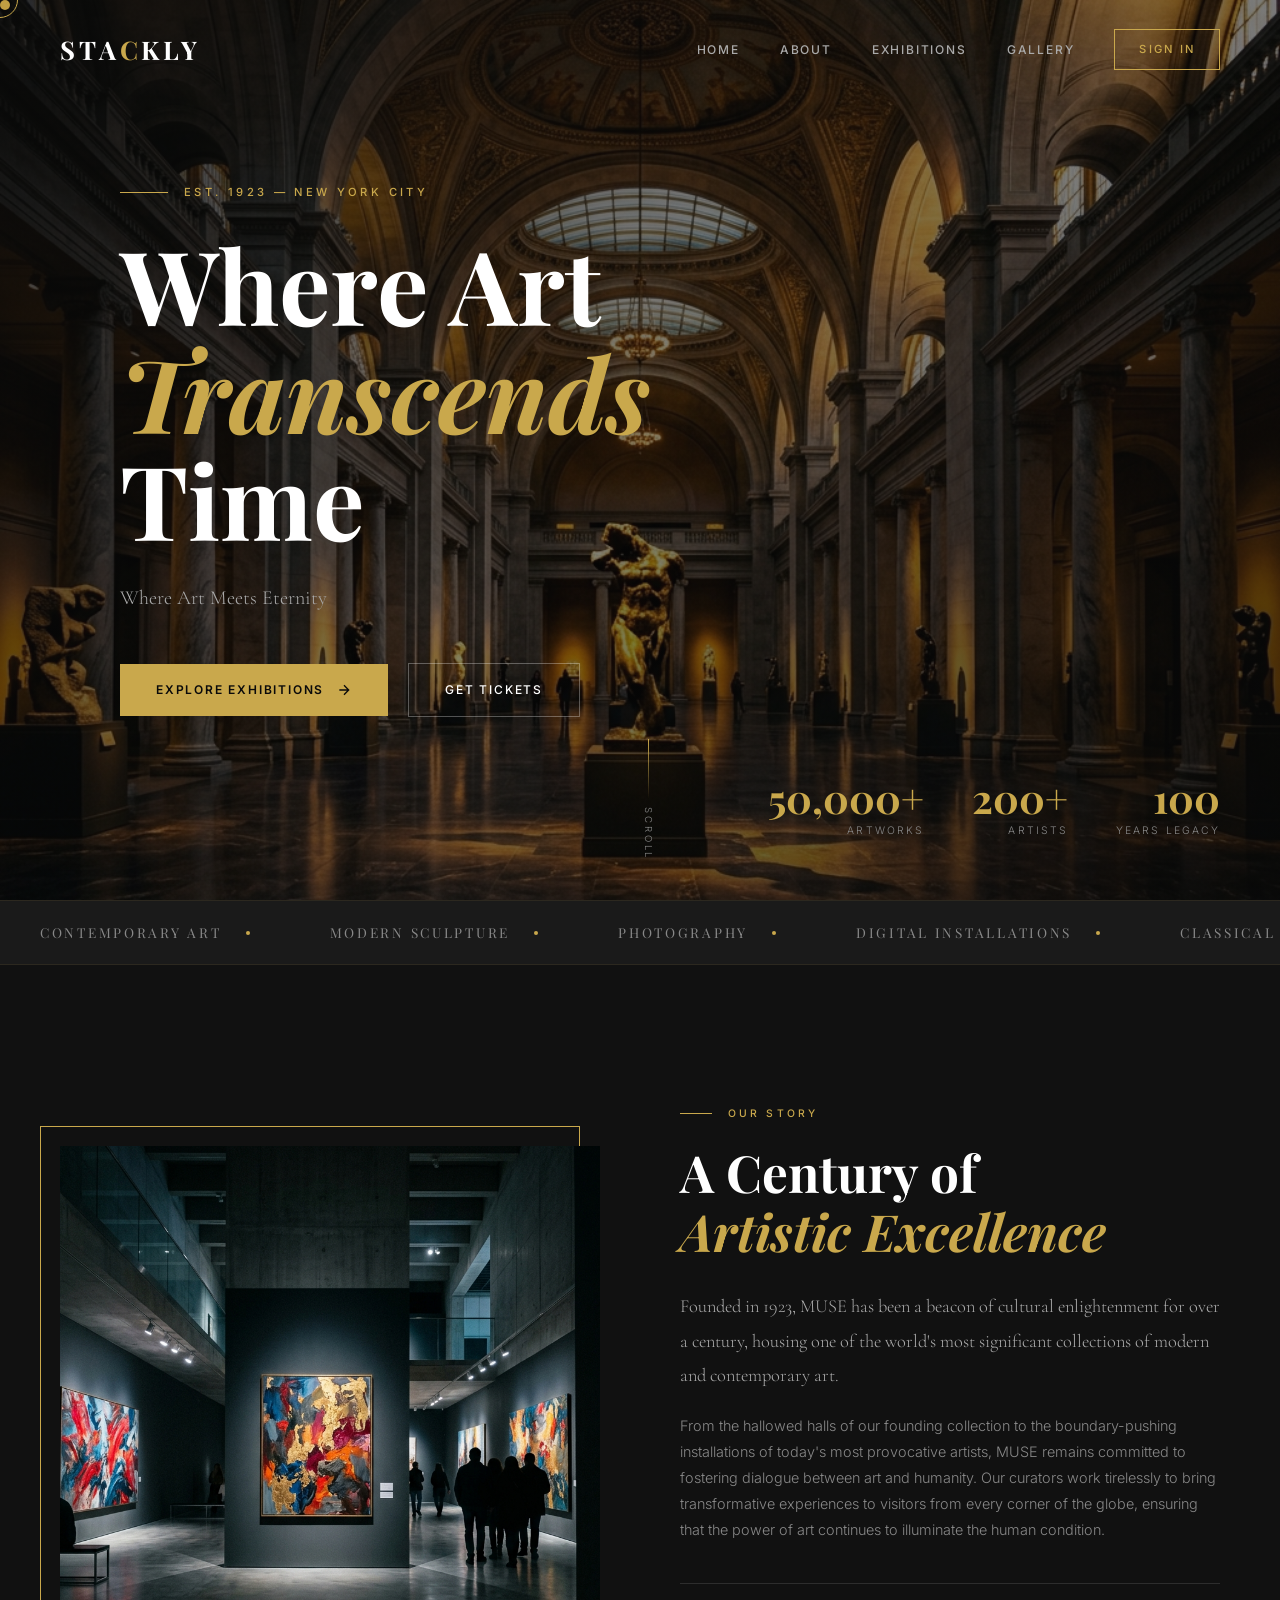
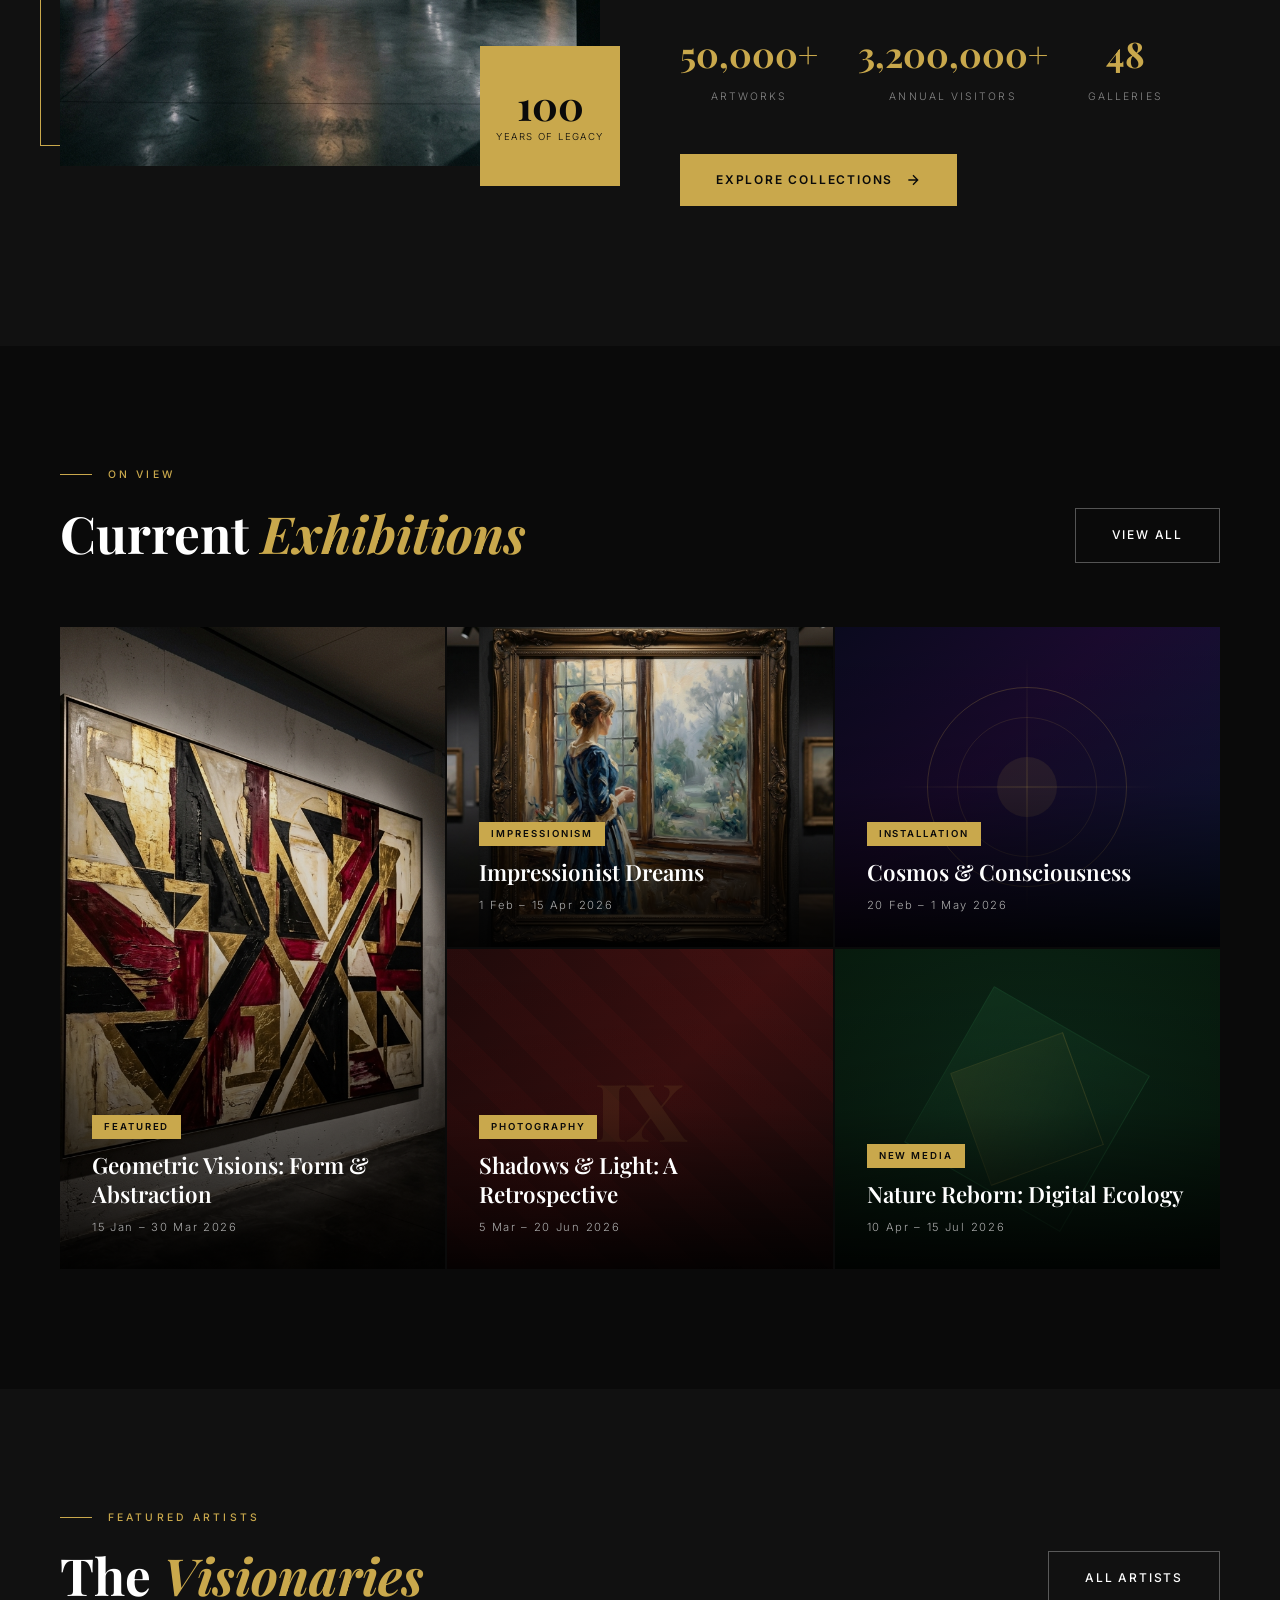
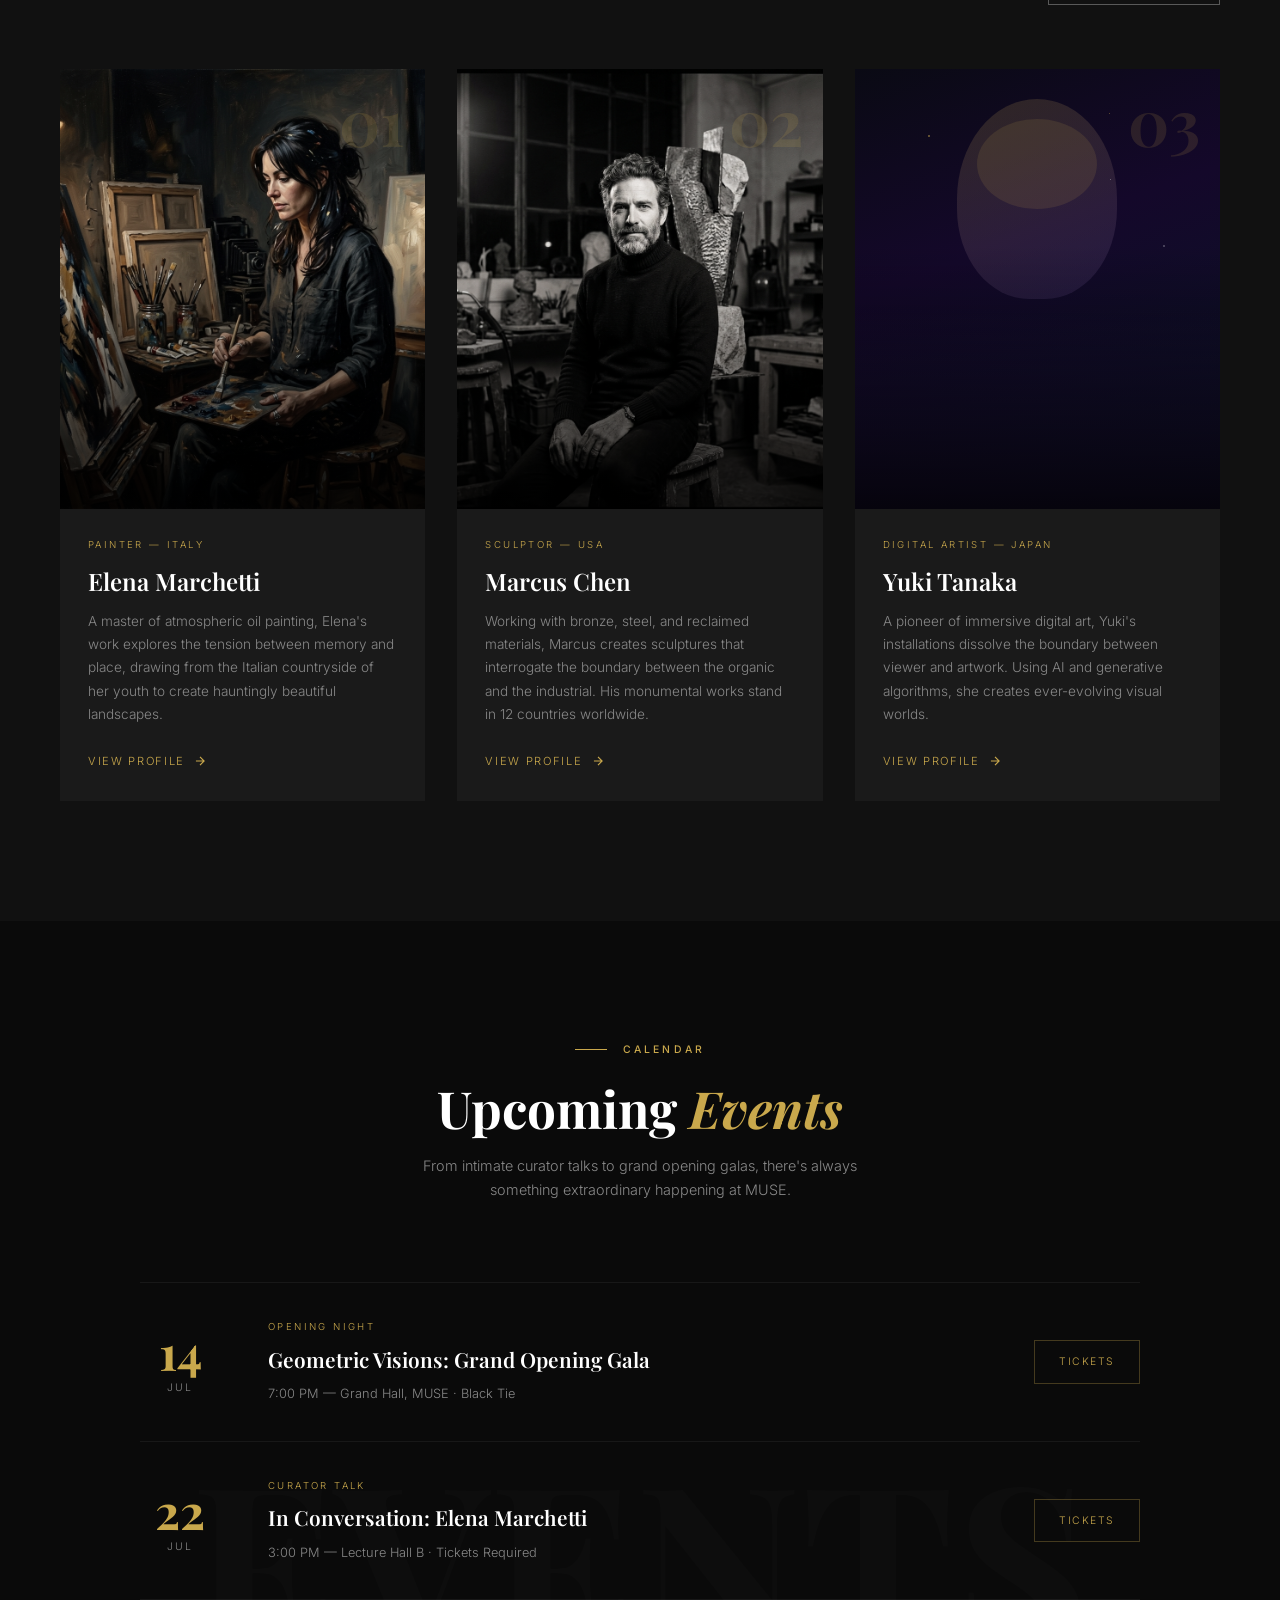
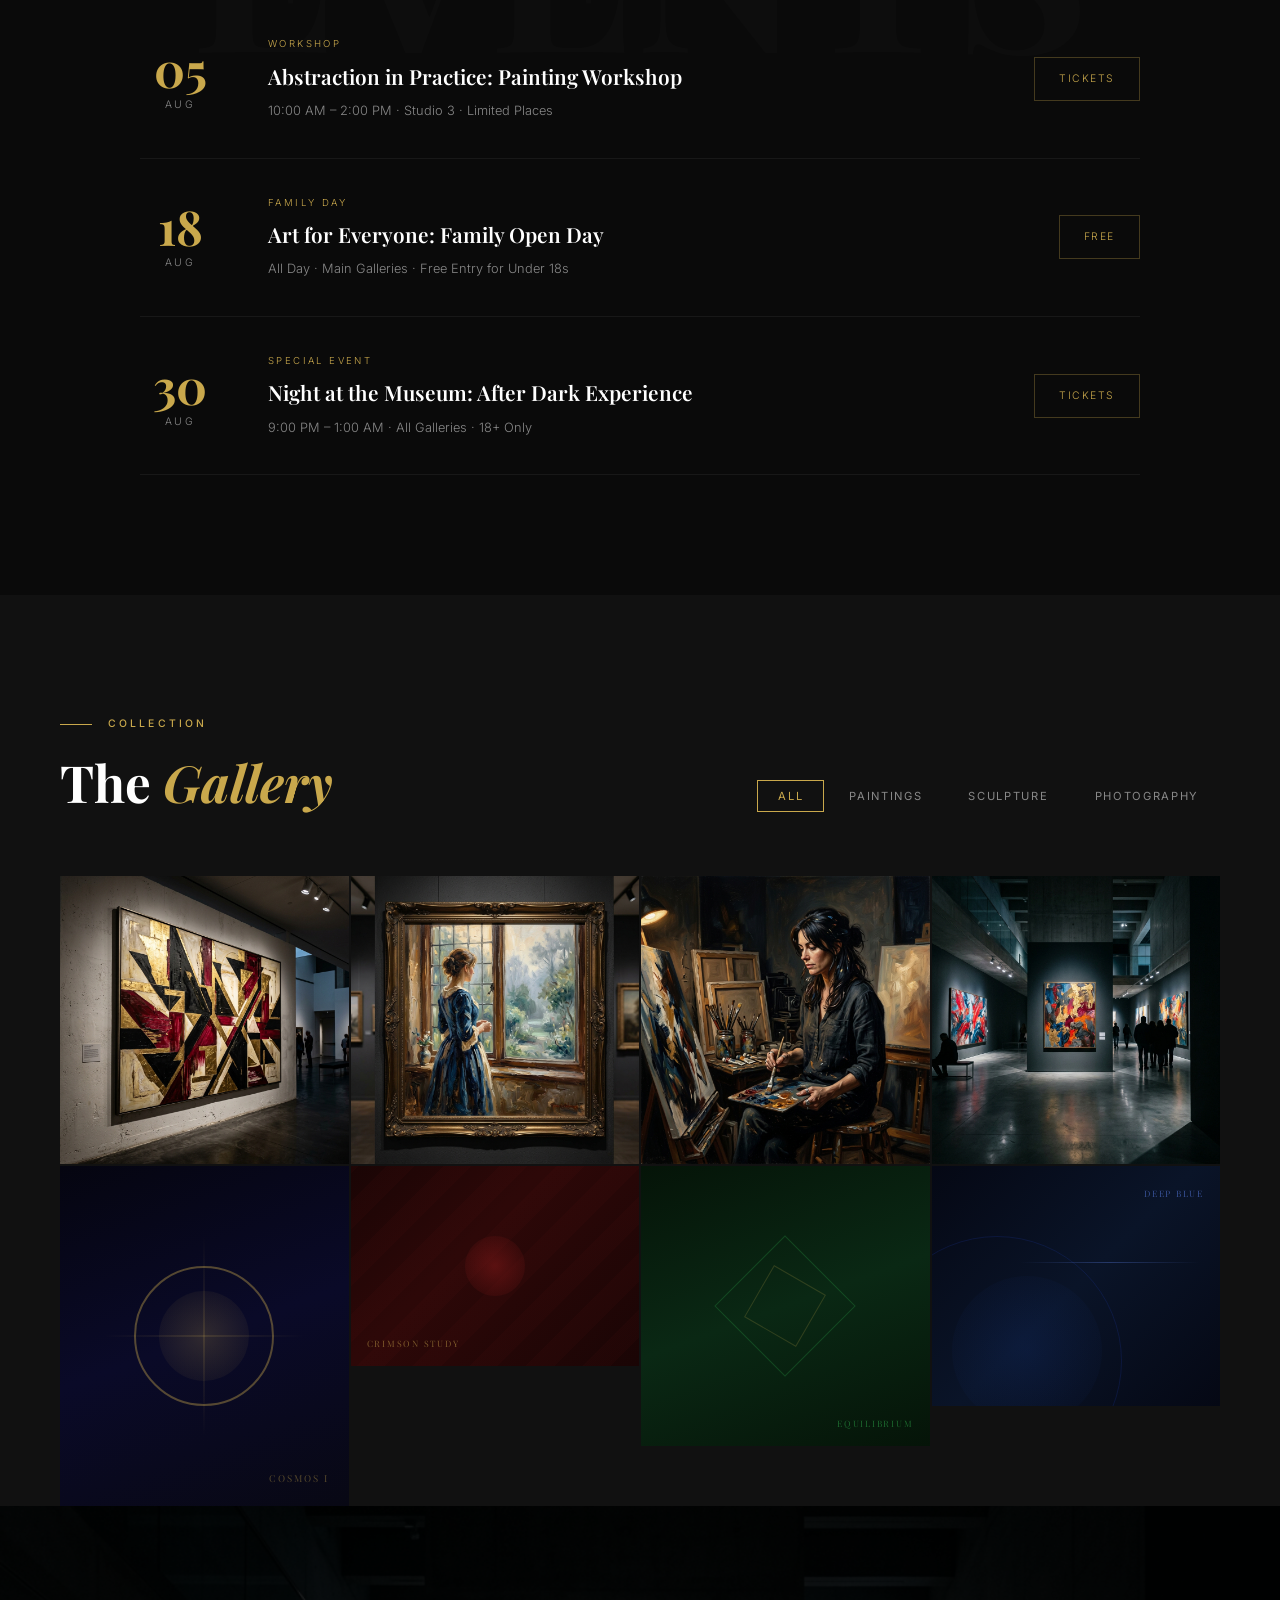
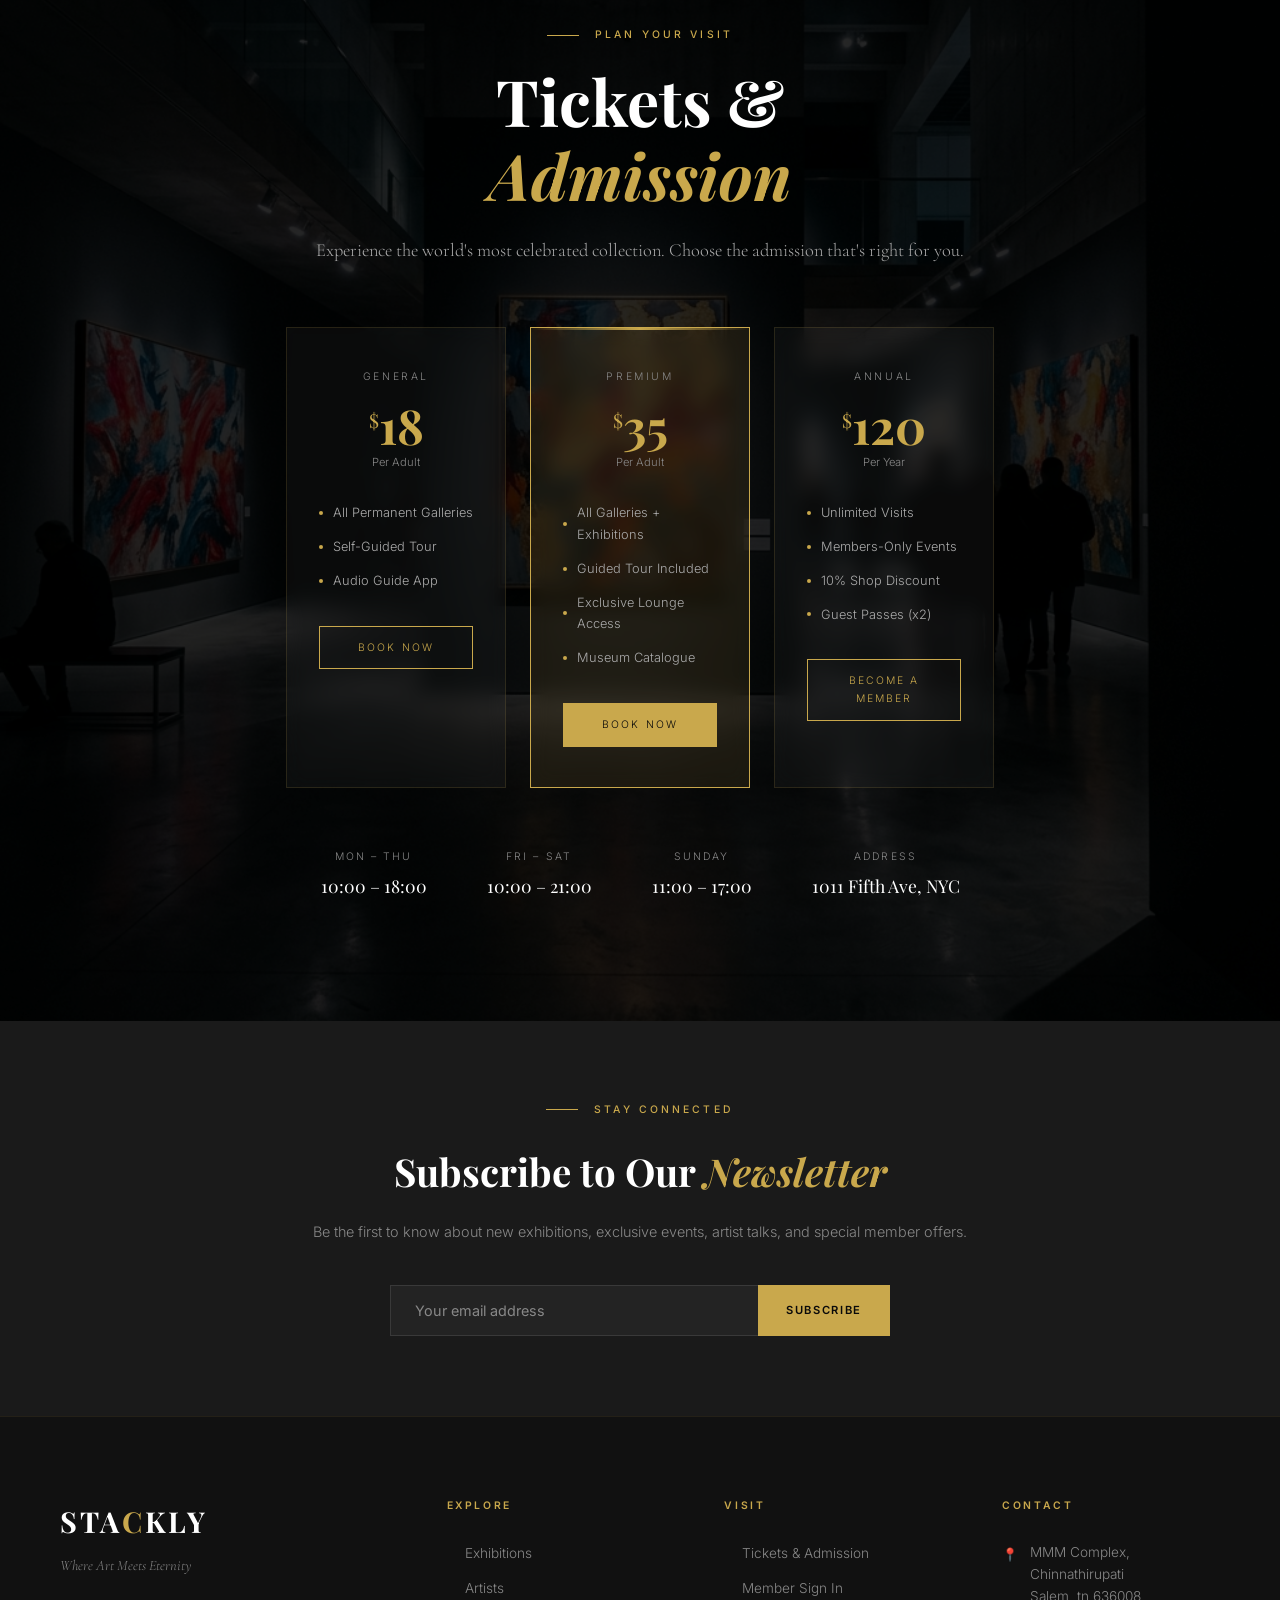
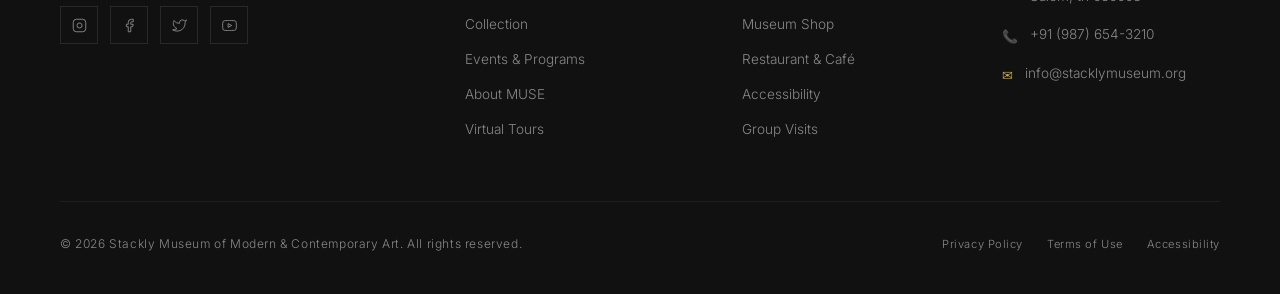
==== index.html @ a07436d6 "Add files via upload" ====
<!DOCTYPE html>
<html lang="en">

<head>
  <meta charset="UTF-8">
  <meta name="viewport" content="width=device-width, initial-scale=1.0">
  <title>MUSE — Museum of Modern & Contemporary Art</title>
  <meta name="description"
    content="MUSE is a premier museum of modern and contemporary art, showcasing extraordinary exhibitions, world-renowned artists, and immersive cultural experiences.">
  <meta name="keywords" content="museum, art, exhibition, contemporary art, modern art, artists, gallery, culture">
  <meta property="og:title" content="MUSE — Museum of Modern & Contemporary Art">
  <meta property="og:description"
    content="Discover extraordinary exhibitions, world-renowned artists, and immersive cultural experiences at MUSE.">
  <meta property="og:type" content="website">

  <!-- Preload Key Resources -->
  <link rel="preload" href="images/hero.png" as="image">

  <!-- Stylesheets -->
  <link rel="stylesheet" href="css/style.css">
  <link rel="stylesheet" href="css/gallery.css">
  <link rel="stylesheet" href="css/auth.css">

  <!-- Favicon -->
  <link rel="icon" type="image/svg+xml"
    href="data:image/svg+xml,<svg xmlns='http://www.w3.org/2000/svg' viewBox='0 0 100 100'><text y='.9em' font-size='90'>🏛</text></svg>">
</head>

<body>

  <!-- ==========================================
       LOADER
       ========================================== -->
  <div id="loader">
    <div class="loader-logo">Stackly</div>
    <div class="loader-line"></div>
  </div>

  <!-- ==========================================
       CUSTOM CURSOR
       ========================================== -->
  <div class="cursor"></div>
  <div class="cursor-follower"></div>

  <!-- ==========================================
       LIGHTBOX
       ========================================== -->
  <div id="lightbox">
    <div class="lightbox-inner">
      <button class="lightbox-close" id="lightbox-close" aria-label="Close lightbox">✕</button>
      <img id="lightbox-img" src="" alt="Gallery artwork">
    </div>
  </div>

  <!-- ==========================================
       MOBILE MENU
       ========================================== -->
  <div class="mobile-menu" id="mobile-menu" role="dialog" aria-label="Mobile navigation">
    <button id="mobile-menu-close" aria-label="Close menu"
      style="position:absolute;top:32px;right:32px;background:none;border:none;color:var(--white);font-size:1.5rem;cursor:pointer;">✕</button>
    <nav class="mobile-menu-links">
      <a href="index.html" class="mobile-menu-link">Home</a>
      <a href="about.html" class="mobile-menu-link">About</a>
      <a href="exhibitions.html" class="mobile-menu-link">Exhibitions</a>
      <a href="gallery.html" class="mobile-menu-link">Gallery</a>
      <a href="#" class="mobile-menu-link" id="mobile-signin-trigger">Sign In</a>
    </nav>
  </div>

  <!-- ==========================================
       NAVIGATION
       ========================================== -->
  <header id="navbar" role="banner">
    <a href="#" class="nav-logo" aria-label="MUSE Museum Home">STA<span>C</span>KLY</a>

    <nav class="nav-links" role="navigation" aria-label="Main navigation">
      <a href="index.html">Home</a>
      <a href="about.html">About</a>
      <a href="exhibitions.html">Exhibitions</a>
      <a href="gallery.html">Gallery</a>
      <a href="#" class="nav-cta" id="signin-trigger">Sign In</a>
    </nav>

    <button class="nav-toggle" id="nav-toggle" aria-label="Open menu" aria-expanded="false">
      <span></span>
      <span></span>
      <span></span>
    </button>
  </header>

  <!-- ==========================================
       HERO SECTION
       ========================================== -->
  <section id="hero" aria-label="Hero - Museum Welcome">
    <div class="hero-bg" role="img" aria-label="Museum interior with golden columns"></div>

    <div class="hero-content">
      <div class="hero-eyebrow">
        <div class="hero-eyebrow-line"></div>
        <span class="hero-eyebrow-text">Est. 1923 — New York City</span>
      </div>

      <h1 class="hero-title">
        Where Art<br>
        <em>Transcends</em><br>
        Time
      </h1>

      <p class="hero-subtitle hero-scramble">Where Art Meets Eternity</p>

      <div class="hero-actions">
        <a href="exhibitions.html" class="btn-primary" id="hero-explore-btn">
          <span>Explore Exhibitions</span>
          <svg width="16" height="16" fill="none" stroke="currentColor" stroke-width="2" viewBox="0 0 24 24"
            aria-hidden="true">
            <path d="M5 12h14M12 5l7 7-7 7" />
          </svg>
        </a>
        <a href="#visit" class="btn-outline" id="hero-tickets-btn">
          <span>Get Tickets</span>
        </a>
      </div>
    </div>

    <div class="hero-stats" aria-label="Museum statistics">
      <div class="hero-stat">
        <div class="hero-stat-number" data-count="50000" data-suffix="+">0</div>
        <div class="hero-stat-label">Artworks</div>
      </div>
      <div class="hero-stat">
        <div class="hero-stat-number" data-count="200" data-suffix="+">0</div>
        <div class="hero-stat-label">Artists</div>
      </div>
      <div class="hero-stat">
        <div class="hero-stat-number" data-count="100" data-suffix="">0</div>
        <div class="hero-stat-label">Years Legacy</div>
      </div>
    </div>

    <div class="hero-scroll" aria-hidden="true">
      <div class="hero-scroll-line"></div>
      <div class="hero-scroll-text">Scroll</div>
    </div>
  </section>

  <!-- ==========================================
       MARQUEE
       ========================================== -->
  <div class="marquee-section" aria-hidden="true">
    <div class="marquee-track">
      <!-- First set -->
      <div class="marquee-item"><span class="marquee-item-text">Contemporary Art</span><span
          class="marquee-item-dot"></span></div>
      <div class="marquee-item"><span class="marquee-item-text">Modern Sculpture</span><span
          class="marquee-item-dot"></span></div>
      <div class="marquee-item"><span class="marquee-item-text">Photography</span><span class="marquee-item-dot"></span>
      </div>
      <div class="marquee-item"><span class="marquee-item-text">Digital Installations</span><span
          class="marquee-item-dot"></span></div>
      <div class="marquee-item"><span class="marquee-item-text">Classical Masters</span><span
          class="marquee-item-dot"></span></div>
      <div class="marquee-item"><span class="marquee-item-text">Impressionism</span><span
          class="marquee-item-dot"></span></div>
      <div class="marquee-item"><span class="marquee-item-text">Abstract Expressionism</span><span
          class="marquee-item-dot"></span></div>
      <div class="marquee-item"><span class="marquee-item-text">Avant-garde</span><span class="marquee-item-dot"></span>
      </div>
      <!-- Duplicate for seamless loop -->
      <div class="marquee-item"><span class="marquee-item-text">Contemporary Art</span><span
          class="marquee-item-dot"></span></div>
      <div class="marquee-item"><span class="marquee-item-text">Modern Sculpture</span><span
          class="marquee-item-dot"></span></div>
      <div class="marquee-item"><span class="marquee-item-text">Photography</span><span class="marquee-item-dot"></span>
      </div>
      <div class="marquee-item"><span class="marquee-item-text">Digital Installations</span><span
          class="marquee-item-dot"></span></div>
      <div class="marquee-item"><span class="marquee-item-text">Classical Masters</span><span
          class="marquee-item-dot"></span></div>
      <div class="marquee-item"><span class="marquee-item-text">Impressionism</span><span
          class="marquee-item-dot"></span></div>
      <div class="marquee-item"><span class="marquee-item-text">Abstract Expressionism</span><span
          class="marquee-item-dot"></span></div>
      <div class="marquee-item"><span class="marquee-item-text">Avant-garde</span><span class="marquee-item-dot"></span>
      </div>
    </div>
  </div>

  <!-- ==========================================
       ABOUT SECTION
       ========================================== -->
  <section id="about">
    <div class="about-grid">
      <div class="about-image-wrapper reveal-left">
        <img src="images/exhibition.png" alt="MUSE Museum grand exhibition hall" class="about-image" loading="lazy">
        <div class="about-image-frame" aria-hidden="true"></div>
        <div class="about-badge" aria-label="100 years of legacy">
          <div class="about-badge-number">100</div>
          <div class="about-badge-text">Years of Legacy</div>
        </div>
      </div>

      <div class="about-content">
        <div class="section-eyebrow reveal">
          <div class="section-eyebrow-line"></div>
          <span class="section-eyebrow-text">Our Story</span>
        </div>

        <h2 class="section-title reveal delay-1">
          A Century of<br>
          <em>Artistic Excellence</em>
        </h2>

        <p class="about-description reveal delay-2">
          Founded in 1923, MUSE has been a beacon of cultural enlightenment for over a century,
          housing one of the world's most significant collections of modern and contemporary art.
        </p>

        <p class="about-text reveal delay-3">
          From the hallowed halls of our founding collection to the boundary-pushing installations
          of today's most provocative artists, MUSE remains committed to fostering dialogue between
          art and humanity. Our curators work tirelessly to bring transformative experiences to
          visitors from every corner of the globe, ensuring that the power of art continues to
          illuminate the human condition.
        </p>

        <div class="about-stats reveal delay-4">
          <div class="about-stat-item">
            <div class="about-stat-number" data-count="50000" data-suffix="+">0</div>
            <div class="about-stat-label">Artworks</div>
          </div>
          <div class="about-stat-item">
            <div class="about-stat-number" data-count="3200000" data-suffix="+">0</div>
            <div class="about-stat-label">Annual Visitors</div>
          </div>
          <div class="about-stat-item">
            <div class="about-stat-number" data-count="48" data-suffix="">0</div>
            <div class="about-stat-label">Galleries</div>
          </div>
        </div>

        <a href="#exhibitions" class="btn-primary reveal delay-5">
          <span>Explore Collections</span>
          <svg width="16" height="16" fill="none" stroke="currentColor" stroke-width="2" viewBox="0 0 24 24"
            aria-hidden="true">
            <path d="M5 12h14M12 5l7 7-7 7" />
          </svg>
        </a>
      </div>
    </div>
  </section>

  <!-- ==========================================
       EXHIBITIONS SECTION
       ========================================== -->
  <section id="exhibitions">
    <div class="exhibitions-header">
      <div>
        <div class="section-eyebrow reveal">
          <div class="section-eyebrow-line"></div>
          <span class="section-eyebrow-text">On View</span>
        </div>
        <h2 class="section-title reveal delay-1">Current <em>Exhibitions</em></h2>
      </div>
      <a href="#" class="btn-outline reveal delay-2" id="view-all-exhibitions-btn">View All</a>
    </div>

    <div class="exhibitions-grid">
      <!-- Featured large card -->
      <article class="exhibition-card" id="exhibition-card-1" tabindex="0" role="article">
        <img src="images/artwork1.png" alt="Geometric Visions exhibition artwork" class="exhibition-card-image"
          loading="lazy">
        <div class="exhibition-card-overlay">
          <span class="exhibition-card-tag">Featured</span>
          <h3 class="exhibition-card-title">Geometric Visions: Form & Abstraction</h3>
          <p class="exhibition-card-date">15 Jan – 30 Mar 2026</p>
        </div>
        <div class="exhibition-card-arrow" aria-hidden="true">
          <svg fill="none" stroke="currentColor" stroke-width="2" viewBox="0 0 24 24">
            <path d="M7 17L17 7M17 7H7M17 7v10" />
          </svg>
        </div>
      </article>

      <!-- Card 2 -->
      <article class="exhibition-card" id="exhibition-card-2" tabindex="0" role="article">
        <img src="images/artwork2.png" alt="Impressionist Dreams exhibition" class="exhibition-card-image"
          loading="lazy">
        <div class="exhibition-card-overlay">
          <span class="exhibition-card-tag">Impressionism</span>
          <h3 class="exhibition-card-title">Impressionist Dreams</h3>
          <p class="exhibition-card-date">1 Feb – 15 Apr 2026</p>
        </div>
        <div class="exhibition-card-arrow" aria-hidden="true">
          <svg fill="none" stroke="currentColor" stroke-width="2" viewBox="0 0 24 24">
            <path d="M7 17L17 7M17 7H7M17 7v10" />
          </svg>
        </div>
      </article>

      <!-- Card 3 - CSS art -->
      <article class="exhibition-card" id="exhibition-card-3" tabindex="0" role="article" style="overflow:hidden;">
        <div style="
          width:100%; height:320px;
          background: linear-gradient(135deg, #0a0a1e 0%, #1a0a2e 40%, #0e1a3a 100%);
          display:flex; align-items:center; justify-content:center;
          position:relative; overflow:hidden;
        ">
          <!-- Decorative circles -->
          <div
            style="position:absolute;width:200px;height:200px;border-radius:50%;border:1px solid rgba(201,168,76,0.25);top:50%;left:50%;transform:translate(-50%,-50%);">
          </div>
          <div
            style="position:absolute;width:140px;height:140px;border-radius:50%;border:1px solid rgba(201,168,76,0.15);top:50%;left:50%;transform:translate(-50%,-50%);">
          </div>
          <div
            style="position:absolute;width:60px;height:60px;border-radius:50%;background:rgba(201,168,76,0.12);top:50%;left:50%;transform:translate(-50%,-50%);">
          </div>
          <div
            style="position:absolute;width:260px;height:1px;background:linear-gradient(90deg,transparent,rgba(201,168,76,0.3),transparent);top:50%;left:50%;transform:translate(-50%,-50%);">
          </div>
          <div
            style="position:absolute;width:1px;height:260px;background:linear-gradient(180deg,transparent,rgba(201,168,76,0.3),transparent);top:50%;left:50%;transform:translate(-50%,-50%);">
          </div>
        </div>
        <div class="exhibition-card-overlay">
          <span class="exhibition-card-tag">Installation</span>
          <h3 class="exhibition-card-title">Cosmos & Consciousness</h3>
          <p class="exhibition-card-date">20 Feb – 1 May 2026</p>
        </div>
        <div class="exhibition-card-arrow" aria-hidden="true">
          <svg fill="none" stroke="currentColor" stroke-width="2" viewBox="0 0 24 24">
            <path d="M7 17L17 7M17 7H7M17 7v10" />
          </svg>
        </div>
      </article>

      <!-- Card 4 - CSS art -->
      <article class="exhibition-card" id="exhibition-card-4" tabindex="0" role="article" style="overflow:hidden;">
        <div style="
          width:100%; height:320px;
          background: linear-gradient(135deg, #1e0a0a 0%, #3d1010 50%, #200d0d 100%);
          display:flex; align-items:center; justify-content:center;
          position:relative; overflow:hidden;
        ">
          <div
            style="position:absolute;inset:0;background:repeating-linear-gradient(45deg,transparent,transparent 30px,rgba(139,26,26,0.08) 30px,rgba(139,26,26,0.08) 60px);">
          </div>
          <div
            style="font-family:'Playfair Display',serif;font-size:5rem;color:rgba(201,168,76,0.12);font-weight:900;position:relative;">
            IX</div>
        </div>
        <div class="exhibition-card-overlay">
          <span class="exhibition-card-tag">Photography</span>
          <h3 class="exhibition-card-title">Shadows & Light: A Retrospective</h3>
          <p class="exhibition-card-date">5 Mar – 20 Jun 2026</p>
        </div>
        <div class="exhibition-card-arrow" aria-hidden="true">
          <svg fill="none" stroke="currentColor" stroke-width="2" viewBox="0 0 24 24">
            <path d="M7 17L17 7M17 7H7M17 7v10" />
          </svg>
        </div>
      </article>

      <!-- Card 5 - CSS art -->
      <article class="exhibition-card" id="exhibition-card-5" tabindex="0" role="article" style="overflow:hidden;">
        <div style="
          width:100%; height:320px;
          background: radial-gradient(ellipse at center, #0d2a1a 0%, #071a0d 100%);
          display:flex; align-items:center; justify-content:center;
          position:relative; overflow:hidden;
        ">
          <div
            style="position:absolute;width:180px;height:180px;background:linear-gradient(135deg,rgba(50,140,80,0.15),transparent);transform:rotate(30deg);border:1px solid rgba(50,140,80,0.2);">
          </div>
          <div
            style="position:absolute;width:120px;height:120px;background:linear-gradient(135deg,rgba(201,168,76,0.1),transparent);transform:rotate(-20deg);border:1px solid rgba(201,168,76,0.15);">
          </div>
        </div>
        <div class="exhibition-card-overlay">
          <span class="exhibition-card-tag">New Media</span>
          <h3 class="exhibition-card-title">Nature Reborn: Digital Ecology</h3>
          <p class="exhibition-card-date">10 Apr – 15 Jul 2026</p>
        </div>
        <div class="exhibition-card-arrow" aria-hidden="true">
          <svg fill="none" stroke="currentColor" stroke-width="2" viewBox="0 0 24 24">
            <path d="M7 17L17 7M17 7H7M17 7v10" />
          </svg>
        </div>
      </article>
    </div>
  </section>

  <!-- ==========================================
       ARTISTS SECTION
       ========================================== -->
  <section id="artists">
    <div class="artists-header">
      <div>
        <div class="section-eyebrow reveal">
          <div class="section-eyebrow-line"></div>
          <span class="section-eyebrow-text">Featured Artists</span>
        </div>
        <h2 class="section-title reveal delay-1">The <em>Visionaries</em></h2>
      </div>
      <a href="#" class="btn-outline reveal delay-2" id="view-all-artists-btn">All Artists</a>
    </div>

    <div class="artists-grid">
      <!-- Artist 1 -->
      <article class="artist-card" id="artist-card-1" tabindex="0">
        <div class="artist-card-image-wrap">
          <img src="images/artist1.png" alt="Elena Marchetti, painter" class="artist-card-image" loading="lazy">
          <div class="artist-card-overlay" aria-hidden="true"></div>
          <div class="artist-card-number" aria-hidden="true">01</div>
        </div>
        <div class="artist-card-info">
          <span class="artist-card-tag">Painter — Italy</span>
          <h3 class="artist-card-name">Elena Marchetti</h3>
          <p class="artist-card-bio">
            A master of atmospheric oil painting, Elena's work explores the tension between
            memory and place, drawing from the Italian countryside of her youth to create
            hauntingly beautiful landscapes.
          </p>
          <a href="#" class="artist-card-link" aria-label="View Elena Marchetti's profile">
            View Profile
            <svg fill="none" stroke="currentColor" stroke-width="2" viewBox="0 0 24 24" aria-hidden="true">
              <path d="M5 12h14M12 5l7 7-7 7" />
            </svg>
          </a>
        </div>
      </article>

      <!-- Artist 2 -->
      <article class="artist-card" id="artist-card-2" tabindex="0">
        <div class="artist-card-image-wrap">
          <img src="images/artist2.png" alt="Marcus Chen, sculptor" class="artist-card-image" loading="lazy">
          <div class="artist-card-overlay" aria-hidden="true"></div>
          <div class="artist-card-number" aria-hidden="true">02</div>
        </div>
        <div class="artist-card-info">
          <span class="artist-card-tag">Sculptor — USA</span>
          <h3 class="artist-card-name">Marcus Chen</h3>
          <p class="artist-card-bio">
            Working with bronze, steel, and reclaimed materials, Marcus creates sculptures that
            interrogate the boundary between the organic and the industrial. His monumental
            works stand in 12 countries worldwide.
          </p>
          <a href="#" class="artist-card-link" aria-label="View Marcus Chen's profile">
            View Profile
            <svg fill="none" stroke="currentColor" stroke-width="2" viewBox="0 0 24 24" aria-hidden="true">
              <path d="M5 12h14M12 5l7 7-7 7" />
            </svg>
          </a>
        </div>
      </article>

      <!-- Artist 3 — CSS portrait -->
      <article class="artist-card" id="artist-card-3" tabindex="0">
        <div class="artist-card-image-wrap">
          <div style="
            width:100%; height:440px;
            background: linear-gradient(160deg, #0a0a14 0%, #14082a 40%, #0a1428 100%);
            display:flex; align-items:center; justify-content:center;
            position:relative; overflow:hidden;
          ">
            <!-- Abstract portrait suggestion -->
            <div
              style="position:absolute;width:160px;height:200px;border-radius:50% 50% 45% 45%;background:linear-gradient(160deg,rgba(201,168,76,0.18),rgba(80,60,120,0.3));top:30px;left:50%;transform:translateX(-50%);">
            </div>
            <div
              style="position:absolute;width:120px;height:90px;border-radius:50%;background:rgba(201,168,76,0.12);top:50px;left:50%;transform:translateX(-50%);">
            </div>
            <div
              style="position:absolute;bottom:0;left:0;right:0;height:200px;background:linear-gradient(to top,rgba(40,20,80,0.6),transparent);">
            </div>
            <!-- Stars -->
            <div style="position:absolute;inset:0;" aria-hidden="true">
              <div
                style="width:2px;height:2px;background:rgba(201,168,76,0.6);border-radius:50%;position:absolute;top:15%;left:20%;">
              </div>
              <div
                style="width:1px;height:1px;background:rgba(255,255,255,0.4);border-radius:50%;position:absolute;top:25%;left:70%;">
              </div>
              <div
                style="width:2px;height:2px;background:rgba(255,255,255,0.3);border-radius:50%;position:absolute;top:40%;right:15%;">
              </div>
              <div
                style="width:1px;height:1px;background:rgba(201,168,76,0.5);border-radius:50%;position:absolute;top:10%;right:30%;">
              </div>
            </div>
          </div>
          <div class="artist-card-overlay" aria-hidden="true"></div>
          <div class="artist-card-number" aria-hidden="true">03</div>
        </div>
        <div class="artist-card-info">
          <span class="artist-card-tag">Digital Artist — Japan</span>
          <h3 class="artist-card-name">Yuki Tanaka</h3>
          <p class="artist-card-bio">
            A pioneer of immersive digital art, Yuki's installations dissolve the boundary
            between viewer and artwork. Using AI and generative algorithms, she creates
            ever-evolving visual worlds.
          </p>
          <a href="#" class="artist-card-link" aria-label="View Yuki Tanaka's profile">
            View Profile
            <svg fill="none" stroke="currentColor" stroke-width="2" viewBox="0 0 24 24" aria-hidden="true">
              <path d="M5 12h14M12 5l7 7-7 7" />
            </svg>
          </a>
        </div>
      </article>
    </div>
  </section>

  <!-- ==========================================
       EVENTS SECTION
       ========================================== -->
  <section id="events">
    <div class="events-bg-text" aria-hidden="true">EVENTS</div>

    <div class="events-container">
      <div class="events-header">
        <div class="section-eyebrow reveal">
          <div class="section-eyebrow-line"></div>
          <span class="section-eyebrow-text">Calendar</span>
        </div>
        <h2 class="section-title reveal delay-1">Upcoming <em>Events</em></h2>
        <p class="reveal delay-2"
          style="margin-top:16px;color:var(--gray);max-width:500px;margin-left:auto;margin-right:auto;font-size:0.9rem;">
          From intimate curator talks to grand opening galas, there's always something extraordinary happening at MUSE.
        </p>
      </div>

      <!-- Events List -->
      <div role="list" aria-label="Upcoming events">

        <div class="event-item reveal" role="listitem" tabindex="0" id="event-1">
          <div class="event-date">
            <div class="event-date-day">14</div>
            <div class="event-date-month">Jul</div>
          </div>
          <div class="event-details">
            <div class="event-type">Opening Night</div>
            <h3 class="event-title">Geometric Visions: Grand Opening Gala</h3>
            <p class="event-meta">7:00 PM — Grand Hall, MUSE · Black Tie</p>
          </div>
          <a href="#visit" class="event-ticket" aria-label="Get tickets for Geometric Visions Gala">Tickets</a>
        </div>

        <div class="event-item reveal delay-1" role="listitem" tabindex="0" id="event-2">
          <div class="event-date">
            <div class="event-date-day">22</div>
            <div class="event-date-month">Jul</div>
          </div>
          <div class="event-details">
            <div class="event-type">Curator Talk</div>
            <h3 class="event-title">In Conversation: Elena Marchetti</h3>
            <p class="event-meta">3:00 PM — Lecture Hall B · Tickets Required</p>
          </div>
          <a href="#visit" class="event-ticket" aria-label="Get tickets for Elena Marchetti talk">Tickets</a>
        </div>

        <div class="event-item reveal delay-2" role="listitem" tabindex="0" id="event-3">
          <div class="event-date">
            <div class="event-date-day">05</div>
            <div class="event-date-month">Aug</div>
          </div>
          <div class="event-details">
            <div class="event-type">Workshop</div>
            <h3 class="event-title">Abstraction in Practice: Painting Workshop</h3>
            <p class="event-meta">10:00 AM – 2:00 PM · Studio 3 · Limited Places</p>
          </div>
          <a href="#visit" class="event-ticket" aria-label="Get tickets for painting workshop">Tickets</a>
        </div>

        <div class="event-item reveal delay-3" role="listitem" tabindex="0" id="event-4">
          <div class="event-date">
            <div class="event-date-day">18</div>
            <div class="event-date-month">Aug</div>
          </div>
          <div class="event-details">
            <div class="event-type">Family Day</div>
            <h3 class="event-title">Art for Everyone: Family Open Day</h3>
            <p class="event-meta">All Day · Main Galleries · Free Entry for Under 18s</p>
          </div>
          <a href="#visit" class="event-ticket" aria-label="Get tickets for Family Open Day">Free</a>
        </div>

        <div class="event-item reveal delay-4" role="listitem" tabindex="0" id="event-5">
          <div class="event-date">
            <div class="event-date-day">30</div>
            <div class="event-date-month">Aug</div>
          </div>
          <div class="event-details">
            <div class="event-type">Special Event</div>
            <h3 class="event-title">Night at the Museum: After Dark Experience</h3>
            <p class="event-meta">9:00 PM – 1:00 AM · All Galleries · 18+ Only</p>
          </div>
          <a href="#visit" class="event-ticket" aria-label="Get tickets for Night at the Museum">Tickets</a>
        </div>

      </div>
    </div>
  </section>

  <!-- ==========================================
       GALLERY SECTION
       ========================================== -->
  <section id="gallery">
    <div class="gallery-header">
      <div>
        <div class="section-eyebrow reveal">
          <div class="section-eyebrow-line"></div>
          <span class="section-eyebrow-text">Collection</span>
        </div>
        <h2 class="section-title reveal delay-1">The <em>Gallery</em></h2>
      </div>
      <div class="gallery-filter reveal delay-2" role="group" aria-label="Gallery filter">
        <button class="gallery-filter-btn active" data-filter="all" id="filter-all">All</button>
        <button class="gallery-filter-btn" data-filter="painting" id="filter-painting">Paintings</button>
        <button class="gallery-filter-btn" data-filter="sculpture" id="filter-sculpture">Sculpture</button>
        <button class="gallery-filter-btn" data-filter="photo" id="filter-photo">Photography</button>
      </div>
    </div>

    <div class="gallery-masonry" role="list" aria-label="Art gallery">

      <!-- Item 1 -->
      <div class="gallery-item" data-category="painting" role="listitem" tabindex="0" id="gallery-item-1"
        aria-label="Abstract geometric artwork">
        <img src="images/artwork1.png" alt="Geometric Visions — Abstract painting with gold and black" loading="lazy">
        <div class="gallery-item-overlay" aria-hidden="true">
          <svg fill="none" stroke="currentColor" stroke-width="1.5" viewBox="0 0 24 24">
            <path d="M21 21l-6-6m2-5a7 7 0 11-14 0 7 7 0 0114 0zM10 7v3m0 0v3m0-3h3m-3 0H7" />
          </svg>
        </div>
      </div>

      <!-- Item 2: CSS art tall -->
      <div class="gallery-item" data-category="sculpture" role="listitem" tabindex="0" id="gallery-item-2"
        aria-label="Blue circle sculpture art">
        <div style="
          width:100%;height:340px;display:block;
          background:linear-gradient(160deg,#050510 0%,#0a0a28 50%,#080814 100%);
          position:relative;overflow:hidden;
        ">
          <div
            style="position:absolute;width:140px;height:140px;border-radius:50%;border:2px solid rgba(201,168,76,0.4);top:50%;left:50%;transform:translate(-50%,-50%);">
          </div>
          <div
            style="position:absolute;width:90px;height:90px;border-radius:50%;background:radial-gradient(circle,rgba(201,168,76,0.2),transparent);top:50%;left:50%;transform:translate(-50%,-50%);">
          </div>
          <div
            style="position:absolute;width:200px;height:1px;background:linear-gradient(90deg,transparent,rgba(201,168,76,0.3),transparent);top:50%;left:50%;transform:translate(-50%,-50%);">
          </div>
          <div
            style="position:absolute;width:1px;height:200px;background:linear-gradient(180deg,transparent,rgba(201,168,76,0.3),transparent);top:50%;left:50%;transform:translate(-50%,-50%);">
          </div>
          <div
            style="position:absolute;bottom:20px;right:20px;font-family:'Playfair Display',serif;font-size:0.6rem;letter-spacing:0.2em;color:rgba(201,168,76,0.4);text-transform:uppercase;">
            Cosmos I</div>
        </div>
        <div class="gallery-item-overlay" aria-hidden="true">
          <svg fill="none" stroke="currentColor" stroke-width="1.5" viewBox="0 0 24 24">
            <path d="M21 21l-6-6m2-5a7 7 0 11-14 0 7 7 0 0114 0zM10 7v3m0 0v3m0-3h3m-3 0H7" />
          </svg>
        </div>
      </div>

      <!-- Item 3 -->
      <div class="gallery-item" data-category="painting" role="listitem" tabindex="0" id="gallery-item-3"
        aria-label="Impressionist painting of woman">
        <img src="images/artwork2.png" alt="Impressionist painting — woman by window" loading="lazy">
        <div class="gallery-item-overlay" aria-hidden="true">
          <svg fill="none" stroke="currentColor" stroke-width="1.5" viewBox="0 0 24 24">
            <path d="M21 21l-6-6m2-5a7 7 0 11-14 0 7 7 0 0114 0zM10 7v3m0 0v3m0-3h3m-3 0H7" />
          </svg>
        </div>
      </div>

      <!-- Item 4: CSS art short -->
      <div class="gallery-item" data-category="photo" role="listitem" tabindex="0" id="gallery-item-4"
        aria-label="Abstract red wave photography">
        <div style="
          width:100%;height:200px;display:block;
          background:linear-gradient(135deg,#1a0505 0%,#2d0808 40%,#1a0505 100%);
          position:relative;overflow:hidden;
        ">
          <div
            style="position:absolute;inset:0;background:repeating-linear-gradient(-45deg,transparent,transparent 20px,rgba(139,26,26,0.05) 20px,rgba(139,26,26,0.05) 40px);">
          </div>
          <div
            style="position:absolute;width:60px;height:60px;border-radius:50%;background:radial-gradient(rgba(139,26,26,0.5),transparent);top:50%;left:50%;transform:translate(-50%,-50%);">
          </div>
          <div
            style="position:absolute;bottom:16px;left:16px;font-family:'Playfair Display',serif;font-size:0.55rem;letter-spacing:0.2em;color:rgba(201,168,76,0.5);text-transform:uppercase;">
            Crimson Study</div>
        </div>
        <div class="gallery-item-overlay" aria-hidden="true">
          <svg fill="none" stroke="currentColor" stroke-width="1.5" viewBox="0 0 24 24">
            <path d="M21 21l-6-6m2-5a7 7 0 11-14 0 7 7 0 0114 0zM10 7v3m0 0v3m0-3h3m-3 0H7" />
          </svg>
        </div>
      </div>

      <!-- Item 5: Artist portrait in gallery -->
      <div class="gallery-item" data-category="photo" role="listitem" tabindex="0" id="gallery-item-5"
        aria-label="Artist portrait in studio">
        <img src="images/artist1.png" alt="Artist Elena Marchetti in her studio" loading="lazy">
        <div class="gallery-item-overlay" aria-hidden="true">
          <svg fill="none" stroke="currentColor" stroke-width="1.5" viewBox="0 0 24 24">
            <path d="M21 21l-6-6m2-5a7 7 0 11-14 0 7 7 0 0114 0zM10 7v3m0 0v3m0-3h3m-3 0H7" />
          </svg>
        </div>
      </div>

      <!-- Item 6: CSS art medium -->
      <div class="gallery-item" data-category="sculpture" role="listitem" tabindex="0" id="gallery-item-6"
        aria-label="Green geometric sculpture">
        <div style="
          width:100%;height:280px;display:block;
          background:linear-gradient(160deg,#051408 0%,#0a2814 50%,#051408 100%);
          position:relative;overflow:hidden;
        ">
          <div
            style="position:absolute;width:100px;height:100px;border:1px solid rgba(50,180,80,0.25);transform:rotate(45deg);top:50%;left:50%;margin-top:-50px;margin-left:-50px;">
          </div>
          <div
            style="position:absolute;width:60px;height:60px;border:1px solid rgba(201,168,76,0.2);transform:rotate(30deg);top:50%;left:50%;margin-top:-30px;margin-left:-30px;">
          </div>
          <div
            style="position:absolute;bottom:16px;right:16px;font-family:'Playfair Display',serif;font-size:0.55rem;letter-spacing:0.2em;color:rgba(50,180,80,0.5);text-transform:uppercase;">
            Equilibrium</div>
        </div>
        <div class="gallery-item-overlay" aria-hidden="true">
          <svg fill="none" stroke="currentColor" stroke-width="1.5" viewBox="0 0 24 24">
            <path d="M21 21l-6-6m2-5a7 7 0 11-14 0 7 7 0 0114 0zM10 7v3m0 0v3m0-3h3m-3 0H7" />
          </svg>
        </div>
      </div>

      <!-- Item 7: Exhibition hall -->
      <div class="gallery-item" data-category="photo" role="listitem" tabindex="0" id="gallery-item-7"
        aria-label="Exhibition gallery hall">
        <img src="images/exhibition.png" alt="MUSE exhibition gallery hall" loading="lazy">
        <div class="gallery-item-overlay" aria-hidden="true">
          <svg fill="none" stroke="currentColor" stroke-width="1.5" viewBox="0 0 24 24">
            <path d="M21 21l-6-6m2-5a7 7 0 11-14 0 7 7 0 0114 0zM10 7v3m0 0v3m0-3h3m-3 0H7" />
          </svg>
        </div>
      </div>

      <!-- Item 8: CSS art -->
      <div class="gallery-item" data-category="painting" role="listitem" tabindex="0" id="gallery-item-8"
        aria-label="Abstract blue wave painting">
        <div style="
          width:100%;height:240px;display:block;
          background:linear-gradient(135deg,#050814 0%,#0a1428 50%,#050814 100%);
          position:relative;overflow:hidden;
        ">
          <div
            style="position:absolute;width:250px;height:250px;border-radius:50%;border:1px solid rgba(30,60,180,0.2);bottom:-80px;left:-60px;">
          </div>
          <div
            style="position:absolute;width:150px;height:150px;border-radius:50%;background:radial-gradient(rgba(30,80,200,0.12),transparent);bottom:-20px;left:20px;">
          </div>
          <div
            style="position:absolute;width:180px;height:1px;background:linear-gradient(90deg,transparent,rgba(100,140,255,0.3),transparent);top:40%;right:20px;">
          </div>
          <div
            style="position:absolute;top:20px;right:16px;font-family:'Playfair Display',serif;font-size:0.55rem;letter-spacing:0.2em;color:rgba(100,140,255,0.5);text-transform:uppercase;">
            Deep Blue</div>
        </div>
        <div class="gallery-item-overlay" aria-hidden="true">
          <svg fill="none" stroke="currentColor" stroke-width="1.5" viewBox="0 0 24 24">
            <path d="M21 21l-6-6m2-5a7 7 0 11-14 0 7 7 0 0114 0zM10 7v3m0 0v3m0-3h3m-3 0H7" />
          </svg>
        </div>
      </div>

    </div>
  </section>

  <!-- ==========================================
       VISIT / TICKETS SECTION
       ========================================== -->
  <section id="visit">
    <div class="visit-bg" aria-hidden="true"></div>
    <div class="visit-content">
      <div class="section-eyebrow reveal">
        <div class="section-eyebrow-line"></div>
        <span class="section-eyebrow-text">Plan Your Visit</span>
      </div>

      <h2 class="visit-title reveal delay-1">
        Tickets &<br>
        <em>Admission</em>
      </h2>

      <p class="visit-description reveal delay-2">
        Experience the world's most celebrated collection. Choose the admission that's right for you.
      </p>

      <div class="tickets-grid reveal delay-3">

        <div class="ticket-card" id="ticket-basic">
          <div class="ticket-type">General</div>
          <div class="ticket-price"><sup>$</sup>18</div>
          <div class="ticket-period">Per Adult</div>
          <ul class="ticket-features">
            <li class="ticket-feature"><span class="ticket-feature-dot"></span>All Permanent Galleries</li>
            <li class="ticket-feature"><span class="ticket-feature-dot"></span>Self-Guided Tour</li>
            <li class="ticket-feature"><span class="ticket-feature-dot"></span>Audio Guide App</li>
          </ul>
          <a href="#" class="ticket-btn" id="btn-general-ticket">Book Now</a>
        </div>

        <div class="ticket-card featured" id="ticket-premium">
          <div class="ticket-type">Premium</div>
          <div class="ticket-price"><sup>$</sup>35</div>
          <div class="ticket-period">Per Adult</div>
          <ul class="ticket-features">
            <li class="ticket-feature"><span class="ticket-feature-dot"></span>All Galleries + Exhibitions</li>
            <li class="ticket-feature"><span class="ticket-feature-dot"></span>Guided Tour Included</li>
            <li class="ticket-feature"><span class="ticket-feature-dot"></span>Exclusive Lounge Access</li>
            <li class="ticket-feature"><span class="ticket-feature-dot"></span>Museum Catalogue</li>
          </ul>
          <a href="#" class="ticket-btn" id="btn-premium-ticket">Book Now</a>
        </div>

        <div class="ticket-card" id="ticket-member">
          <div class="ticket-type">Annual</div>
          <div class="ticket-price"><sup>$</sup>120</div>
          <div class="ticket-period">Per Year</div>
          <ul class="ticket-features">
            <li class="ticket-feature"><span class="ticket-feature-dot"></span>Unlimited Visits</li>
            <li class="ticket-feature"><span class="ticket-feature-dot"></span>Members-Only Events</li>
            <li class="ticket-feature"><span class="ticket-feature-dot"></span>10% Shop Discount</li>
            <li class="ticket-feature"><span class="ticket-feature-dot"></span>Guest Passes (x2)</li>
          </ul>
          <a href="#" class="ticket-btn" id="btn-annual-ticket">Become a Member</a>
        </div>

      </div>

      <!-- Hours -->
      <div class="visit-hours reveal delay-4" aria-label="Museum opening hours">
        <div class="visit-hour-item">
          <div class="visit-hour-day">Mon – Thu</div>
          <div class="visit-hour-time">10:00 – 18:00</div>
        </div>
        <div class="visit-hour-item">
          <div class="visit-hour-day">Fri – Sat</div>
          <div class="visit-hour-time">10:00 – 21:00</div>
        </div>
        <div class="visit-hour-item">
          <div class="visit-hour-day">Sunday</div>
          <div class="visit-hour-time">11:00 – 17:00</div>
        </div>
        <div class="visit-hour-item">
          <div class="visit-hour-day">Address</div>
          <div class="visit-hour-time">1011 Fifth Ave, NYC</div>
        </div>
      </div>
    </div>
  </section>

  <!-- ==========================================
       NEWSLETTER SECTION
       ========================================== -->
  <section id="newsletter">
    <div class="newsletter-inner">
      <div class="section-eyebrow reveal" style="justify-content:center;">
        <div class="section-eyebrow-line"></div>
        <span class="section-eyebrow-text">Stay Connected</span>
      </div>
      <h2 class="newsletter-title reveal delay-1">Subscribe to Our <em
          style="font-style:italic;color:var(--gold)">Newsletter</em></h2>
      <p class="newsletter-subtitle reveal delay-2">
        Be the first to know about new exhibitions, exclusive events, artist talks, and special member offers.
      </p>
      <form class="newsletter-form reveal delay-3" id="newsletter-form" novalidate>
        <label for="newsletter-email" class="sr-only"
          style="position:absolute;width:1px;height:1px;overflow:hidden;clip:rect(0,0,0,0);">Email address</label>
        <input type="email" id="newsletter-email" class="newsletter-input" placeholder="Your email address" required
          aria-label="Email address for newsletter">
        <button type="submit" class="newsletter-btn" id="newsletter-submit-btn">Subscribe</button>
      </form>
    </div>
  </section>

  <!-- ==========================================
       FOOTER
       ========================================== -->
  <footer role="contentinfo">
    <div class="footer-grid">

      <!-- Brand -->
      <div>
        <div class="footer-brand-name">STA<span>C</span>KLY</div>
        <p class="footer-tagline">Where Art Meets Eternity</p>
        <div class="footer-social" aria-label="Social media links">
          <a href="#" class="footer-social-link" aria-label="Stackly on Instagram">
            <svg width="15" height="15" fill="none" stroke="currentColor" stroke-width="1.5" viewBox="0 0 24 24"
              aria-hidden="true">
              <rect x="2" y="2" width="20" height="20" rx="5" ry="5" />
              <path d="M16 11.37A4 4 0 1112.63 8 4 4 0 0116 11.37z" />
              <line x1="17.5" y1="6.5" x2="17.51" y2="6.5" />
            </svg>
          </a>
          <a href="#" class="footer-social-link" aria-label="Stackly on Facebook">
            <svg width="15" height="15" fill="none" stroke="currentColor" stroke-width="1.5" viewBox="0 0 24 24"
              aria-hidden="true">
              <path d="M18 2h-3a5 5 0 00-5 5v3H7v4h3v8h4v-8h3l1-4h-4V7a1 1 0 011-1h3z" />
            </svg>
          </a>
          <a href="#" class="footer-social-link" aria-label="Stackly on Twitter">
            <svg width="15" height="15" fill="none" stroke="currentColor" stroke-width="1.5" viewBox="0 0 24 24"
              aria-hidden="true">
              <path
                d="M23 3a10.9 10.9 0 01-3.14 1.53 4.48 4.48 0 00-7.86 3v1A10.66 10.66 0 013 4s-4 9 5 13a11.64 11.64 0 01-7 2c9 5 20 0 20-11.5a4.5 4.5 0 00-.08-.83A7.72 7.72 0 0023 3z" />
            </svg>
          </a>
          <a href="#" class="footer-social-link" aria-label="Stackly on YouTube">
            <svg width="15" height="15" fill="none" stroke="currentColor" stroke-width="1.5" viewBox="0 0 24 24"
              aria-hidden="true">
              <path
                d="M22.54 6.42a2.78 2.78 0 00-1.95-1.96C18.88 4 12 4 12 4s-6.88 0-8.59.46a2.78 2.78 0 00-1.95 1.96A29 29 0 001 12a29 29 0 00.46 5.58A2.78 2.78 0 003.41 19.6C5.12 20 12 20 12 20s6.88 0 8.59-.46a2.78 2.78 0 001.95-1.95A29 29 0 0023 12a29 29 0 00-.46-5.58z" />
              <polygon points="9.75 15.02 15.5 12 9.75 8.98 9.75 15.02" />
            </svg>
          </a>
        </div>
      </div>

      <!-- Explore -->
      <div>
        <h3 class="footer-col-title">Explore</h3>
        <ul class="footer-links">
          <li><a href="exhibitions.html" class="footer-link">Exhibitions</a></li>
          <li><a href="exhibitions.html#artists" class="footer-link">Artists</a></li>
          <li><a href="gallery.html" class="footer-link">Collection</a></li>
          <li><a href="#events" class="footer-link">Events & Programs</a></li>
          <li><a href="about.html" class="footer-link">About MUSE</a></li>
          <li><a href="gallery.html" class="footer-link">Virtual Tours</a></li>
        </ul>
      </div>

      <!-- Visit -->
      <div>
        <h3 class="footer-col-title">Visit</h3>
        <ul class="footer-links">
          <li><a href="#visit" class="footer-link">Tickets & Admission</a></li>
          <li><a href="index.html#signin" class="footer-link">Member Sign In</a></li>
          <li><a href="#" class="footer-link">Museum Shop</a></li>
          <li><a href="#" class="footer-link">Restaurant & Café</a></li>
          <li><a href="#" class="footer-link">Accessibility</a></li>
          <li><a href="#" class="footer-link">Group Visits</a></li>
        </ul>
      </div>

      <!-- Contact -->
      <div>
        <h3 class="footer-col-title">Contact</h3>
        <div class="footer-contact-item">
          <span class="footer-contact-icon">📍</span>
          <span class="footer-contact-text">MMM Complex, Chinnathirupati<br>Salem, tn 636008</span>
        </div>
        <div class="footer-contact-item">
          <span class="footer-contact-icon">📞</span>
          <span class="footer-contact-text">+91 (987) 654-3210</span>
        </div>
        <div class="footer-contact-item">
          <span class="footer-contact-icon">✉</span>
          <span class="footer-contact-text">info@stacklymuseum.org</span>
        </div>
      </div>

    </div>

    <div class="footer-bottom">
      <p class="footer-copyright">© 2026 Stackly Museum of Modern & Contemporary Art. All rights reserved.</p>
      <div class="footer-bottom-links">
        <a href="#" class="footer-bottom-link">Privacy Policy</a>
        <a href="#" class="footer-bottom-link">Terms of Use</a>
        <a href="#" class="footer-bottom-link">Accessibility</a>
      </div>
    </div>
  </footer>

  <!-- ==========================================
       SIGN IN MODAL
       ========================================== -->
  <div id="signin-modal" class="signin-modal-overlay" role="dialog" aria-modal="true" aria-label="Sign In">
    <div class="signin-modal-card">
      <!-- Close button -->
      <button class="signin-modal-close" id="signin-modal-close" aria-label="Close sign in">
        <svg viewBox="0 0 24 24" fill="none" stroke="currentColor" stroke-width="2.5">
          <line x1="18" y1="6" x2="6" y2="18" />
          <line x1="6" y1="6" x2="18" y2="18" />
        </svg>
      </button>

      <!-- Logo -->
      <a href="index.html" class="signin-modal-logo">
        <svg viewBox="0 0 24 24" fill="currentColor">
          <path d="M12 2L2 7l10 5 10-5-10-5zM2 17l10 5 10-5M2 12l10 5 10-5" />
        </svg>
        STA<span>C</span>KLY
      </a>

      <!-- Heading -->
      <h2 class="signin-modal-title">Welcome Back</h2>
      <p class="signin-modal-subtitle">Login to access your Stackly Museum account</p>

      <!-- Form -->
      <form class="signin-modal-form" id="signin-modal-form">

        <!-- Login As -->
        <div class="smf-group">
          <label class="smf-label" for="modal-role">Login As</label>
          <div class="smf-input-wrap">
            <select id="modal-role" class="smf-input smf-select">
              <option>Admin</option>
              <option>Visitor</option>

            </select>
            <svg class="smf-chevron" viewBox="0 0 24 24" fill="currentColor">
              <path d="M7 10l5 5 5-5H7z" />
            </svg>
          </div>
        </div>

        <!-- Email -->
        <div class="smf-group">
          <label class="smf-label" for="modal-email">Email Address</label>
          <div class="smf-input-wrap">
            <svg class="smf-icon-left" viewBox="0 0 24 24" fill="currentColor">
              <path
                d="M20 4H4c-1.1 0-1.99.9-1.99 2L2 18c0 1.1.9 2 2 2h16c1.1 0 2-.9 2-2V6c0-1.1-.9-2-2-2zm0 4l-8 5-8-5V6l8 5 8-5v2z" />
            </svg>
            <input type="email" id="modal-email" class="smf-input smf-with-icon" placeholder="you@example.com" required>
          </div>
        </div>

        <!-- Password -->
        <div class="smf-group">
          <label class="smf-label" for="modal-password">Password</label>
          <div class="smf-input-wrap">
            <svg class="smf-icon-left" viewBox="0 0 24 24" fill="currentColor">
              <path
                d="M18 8h-1V6c0-2.76-2.24-5-5-5S7 3.24 7 6v2H6c-1.1 0-2 .9-2 2v10c0 1.1.9 2 2 2h12c1.1 0 2-.9 2-2V10c0-1.1-.9-2-2-2zm-6 9c-1.1 0-2-.9-2-2s.9-2 2-2 2 .9 2 2-.9 2-2 2zm3.1-9H8.9V6c0-1.71 1.39-3.1 3.1-3.1 1.71 0 3.1 1.39 3.1 3.1v2z" />
            </svg>
            <input type="password" id="modal-password" class="smf-input smf-with-icon smf-with-both"
              placeholder="••••••••" required>
            <button type="button" class="smf-eye-btn" aria-label="Toggle password"
              onclick="const p=document.getElementById('modal-password');p.type=p.type==='password'?'text':'password';">
              <svg viewBox="0 0 24 24" fill="currentColor">
                <path
                  d="M12 4.5C7 4.5 2.73 7.61 1 12c1.73 4.39 6 7.5 11 7.5s9.27-3.11 11-7.5c-1.73-4.39-6-7.5-11-7.5zM12 17c-2.76 0-5-2.24-5-5s2.24-5 5-5 5 2.24 5 5-2.24 5-5 5zm0-8c-1.66 0-3 1.34-3 3s1.34 3 3 3 3-1.34 3-3-1.34-3-3-3z" />
              </svg>
            </button>
          </div>
        </div>

        <!-- Options row -->
        <div class="smf-options">
          <label class="smf-remember">
            <input type="checkbox" id="modal-remember">
            <span>Remember me</span>
          </label>
          <a href="#" class="smf-forgot">Forgot password?</a>
        </div>

        <!-- Submit -->
        <button type="submit" class="smf-btn">Login to Dashboard</button>
      </form>

      <p class="smf-footer">Don't have an account? <a href="signup.html">Sign up</a></p>
    </div>
  </div>

  <!-- ==========================================
       SCRIPTS
       ========================================== -->
  <script src="js/main.js"></script>
  <script>
    // ---- Sign In Modal Logic ----
    const signinModal = document.getElementById('signin-modal');
    const signinTrigger = document.getElementById('signin-trigger');
    const mobileTrigger = document.getElementById('mobile-signin-trigger');
    const signinClose = document.getElementById('signin-modal-close');
    const signinForm = document.getElementById('signin-modal-form');

    function openSigninModal(e) {
      e && e.preventDefault();
      signinModal.classList.add('open');
      document.body.style.overflow = 'hidden';
    }
    function closeSigninModal() {
      signinModal.classList.remove('open');
      document.body.style.overflow = '';
    }

    signinTrigger && signinTrigger.addEventListener('click', openSigninModal);
    mobileTrigger && mobileTrigger.addEventListener('click', openSigninModal);
    signinClose && signinClose.addEventListener('click', closeSigninModal);

    signinModal && signinModal.addEventListener('click', (e) => {
      if (e.target === signinModal) closeSigninModal();
    });

    signinForm && signinForm.addEventListener('submit', (e) => {
      e.preventDefault();
      const role = document.getElementById('modal-role').value;
      closeSigninModal();
      if (role === 'Admin') {
        window.location.href = 'admin-dashboard.html';
      } else {
        window.location.href = 'visitor-dashboard.html';
      }
    });

    document.addEventListener('keydown', (e) => {
      if (e.key === 'Escape') closeSigninModal();
    });

    if (window.location.hash === '#signin') {
      openSigninModal();
      // Optionally remove the hash without scrolling
      history.replaceState(null, null, ' ');
    }
  </script>
</body>

</html>
---- css/style.css ----
/* ================================================
   MUSE MUSEUM — Premium CSS Design System
   ================================================ */

@import url('https://fonts.googleapis.com/css2?family=Playfair+Display:ital,wght@0,400;0,600;0,700;0,900;1,400;1,600&family=Inter:wght@300;400;500;600&family=Cormorant+Garamond:ital,wght@0,300;0,400;1,300;1,400&display=swap');

/* === CSS Variables === */
:root {
  --gold: #c9a84c;
  --gold-light: #e8c97a;
  --gold-dark: #9a7a30;
  --black: #0a0a0a;
  --dark: #111111;
  --dark-2: #1a1a1a;
  --dark-3: #222222;
  --dark-4: #2d2d2d;
  --gray: #888888;
  --gray-light: #aaaaaa;
  --white: #f5f0e8;
  --white-pure: #ffffff;
  --accent-red: #8b1a1a;
  --accent-blue: #1a2a4a;
  --font-display: 'Playfair Display', serif;
  --font-body: 'Inter', sans-serif;
  --font-elegant: 'Cormorant Garamond', serif;
  --transition: cubic-bezier(0.25, 0.46, 0.45, 0.94);
  --transition-slow: cubic-bezier(0.19, 1, 0.22, 1);
}

/* === Reset & Base === */
*, *::before, *::after {
  margin: 0;
  padding: 0;
  box-sizing: border-box;
}

html {
  scroll-behavior: smooth;
  font-size: 16px;
}

body {
  background-color: var(--black);
  color: var(--white);
  font-family: var(--font-body);
  font-weight: 300;
  line-height: 1.7;
  overflow-x: hidden;
  -webkit-font-smoothing: antialiased;
}

img {
  max-width: 100%;
  display: block;
}

a {
  color: inherit;
  text-decoration: none;
}

ul { list-style: none; }

/* === Scrollbar === */
::-webkit-scrollbar { width: 4px; }
::-webkit-scrollbar-track { background: var(--dark); }
::-webkit-scrollbar-thumb { background: var(--gold); border-radius: 2px; }

/* === Selection === */
::selection { background: var(--gold); color: var(--black); }

/* ================================================
   LOADER
   ================================================ */
#loader {
  position: fixed;
  inset: 0;
  background: var(--black);
  z-index: 9999;
  display: flex;
  align-items: center;
  justify-content: center;
  flex-direction: column;
  gap: 24px;
  transition: opacity 0.6s ease, visibility 0.6s ease;
}

#loader.hidden {
  opacity: 0;
  visibility: hidden;
}

.loader-logo {
  font-family: var(--font-display);
  font-size: 2.5rem;
  font-weight: 700;
  color: var(--gold);
  letter-spacing: 0.3em;
  text-transform: uppercase;
}

.loader-line {
  width: 200px;
  height: 1px;
  background: var(--dark-4);
  position: relative;
  overflow: hidden;
}

.loader-line::after {
  content: '';
  position: absolute;
  inset: 0;
  background: var(--gold);
  transform: translateX(-100%);
  animation: loaderSlide 1.5s var(--transition-slow) forwards;
}

@keyframes loaderSlide {
  to { transform: translateX(0); }
}

/* ================================================
   CURSOR
   ================================================ */
.cursor {
  width: 10px;
  height: 10px;
  background: var(--gold);
  border-radius: 50%;
  position: fixed;
  pointer-events: none;
  z-index: 9998;
  transition: transform 0.1s ease;
  mix-blend-mode: difference;
}

.cursor-follower {
  width: 36px;
  height: 36px;
  border: 1px solid var(--gold);
  border-radius: 50%;
  position: fixed;
  pointer-events: none;
  z-index: 9997;
  transition: transform 0.3s var(--transition), width 0.3s ease, height 0.3s ease, background 0.3s ease;
  transform: translate(-50%, -50%);
}

/* ================================================
   NAVIGATION
   ================================================ */
#navbar {
  position: fixed;
  top: 0;
  left: 0;
  right: 0;
  z-index: 1000;
  padding: 28px 60px;
  display: flex;
  align-items: center;
  justify-content: space-between;
  transition: all 0.5s var(--transition);
}

#navbar.scrolled {
  padding: 18px 60px;
  background: rgba(10, 10, 10, 0.95);
  backdrop-filter: blur(20px);
  border-bottom: 1px solid rgba(201, 168, 76, 0.15);
}

.nav-logo {
  font-family: var(--font-display);
  font-size: 1.6rem;
  font-weight: 700;
  letter-spacing: 0.15em;
  color: var(--white-pure);
}

.nav-logo span {
  color: var(--gold);
}

.nav-links {
  display: flex;
  align-items: center;
  gap: 40px;
}

.nav-links a {
  font-size: 0.75rem;
  font-weight: 500;
  letter-spacing: 0.15em;
  text-transform: uppercase;
  color: var(--gray-light);
  transition: color 0.3s ease;
  position: relative;
}

.nav-links a::after {
  content: '';
  position: absolute;
  bottom: -4px;
  left: 0;
  width: 0;
  height: 1px;
  background: var(--gold);
  transition: width 0.3s var(--transition);
}

.nav-links a:hover { color: var(--white-pure); }
.nav-links a:hover::after { width: 100%; }

.nav-cta {
  padding: 10px 24px;
  border: 1px solid var(--gold);
  color: var(--gold) !important;
  font-size: 0.7rem !important;
  letter-spacing: 0.2em !important;
  text-transform: uppercase;
  transition: all 0.3s ease !important;
}

.nav-cta::after { display: none !important; }

.nav-cta:hover {
  background: var(--gold) !important;
  color: var(--black) !important;
}

.nav-toggle {
  display: none;
  flex-direction: column;
  gap: 5px;
  cursor: pointer;
  padding: 5px;
}

.nav-toggle span {
  display: block;
  width: 28px;
  height: 1px;
  background: var(--white);
  transition: all 0.3s ease;
}

/* ================================================
   HERO SECTION
   ================================================ */
#hero {
  height: 100vh;
  min-height: 700px;
  position: relative;
  display: flex;
  align-items: center;
  overflow: hidden;
}

.hero-bg {
  position: absolute;
  inset: 0;
  background-image: url('../images/hero.png');
  background-size: cover;
  background-position: center;
  transform: scale(1.1);
  transition: transform 8s ease;
}

.hero-bg::after {
  content: '';
  position: absolute;
  inset: 0;
  background: linear-gradient(
    135deg,
    rgba(10, 10, 10, 0.85) 0%,
    rgba(10, 10, 10, 0.5) 50%,
    rgba(10, 10, 10, 0.75) 100%
  );
}

.hero-bg.loaded { transform: scale(1); }

.hero-content {
  position: relative;
  z-index: 2;
  padding: 0 60px;
  max-width: 900px;
}

.hero-eyebrow {
  display: flex;
  align-items: center;
  gap: 16px;
  margin-bottom: 28px;
  opacity: 0;
  transform: translateY(30px);
  animation: fadeUp 1s var(--transition) 1.2s forwards;
}

.hero-eyebrow-line {
  width: 48px;
  height: 1px;
  background: var(--gold);
}

.hero-eyebrow-text {
  font-size: 0.7rem;
  letter-spacing: 0.3em;
  text-transform: uppercase;
  color: var(--gold);
  font-weight: 500;
}

.hero-title {
  font-family: var(--font-display);
  font-size: clamp(3.5rem, 8vw, 7rem);
  font-weight: 700;
  line-height: 1.05;
  color: var(--white-pure);
  margin-bottom: 28px;
  opacity: 0;
  transform: translateY(40px);
  animation: fadeUp 1s var(--transition) 1.4s forwards;
}

.hero-title em {
  font-style: italic;
  color: var(--gold);
}

.hero-subtitle {
  font-family: var(--font-elegant);
  font-size: 1.25rem;
  font-weight: 300;
  color: var(--gray-light);
  max-width: 540px;
  margin-bottom: 48px;
  opacity: 0;
  transform: translateY(30px);
  animation: fadeUp 1s var(--transition) 1.6s forwards;
}

.hero-actions {
  display: flex;
  gap: 20px;
  align-items: center;
  opacity: 0;
  transform: translateY(30px);
  animation: fadeUp 1s var(--transition) 1.8s forwards;
}

.btn-primary {
  display: inline-flex;
  align-items: center;
  gap: 12px;
  padding: 16px 36px;
  background: var(--gold);
  color: var(--black);
  font-size: 0.75rem;
  font-weight: 600;
  letter-spacing: 0.15em;
  text-transform: uppercase;
  transition: all 0.3s var(--transition);
  position: relative;
  overflow: hidden;
}

.btn-primary::before {
  content: '';
  position: absolute;
  inset: 0;
  background: var(--gold-light);
  transform: translateX(-100%);
  transition: transform 0.4s var(--transition);
}

.btn-primary:hover::before { transform: translateX(0); }
.btn-primary span { position: relative; z-index: 1; }

.btn-outline {
  display: inline-flex;
  align-items: center;
  gap: 12px;
  padding: 16px 36px;
  border: 1px solid rgba(255,255,255,0.3);
  color: var(--white-pure);
  font-size: 0.75rem;
  font-weight: 500;
  letter-spacing: 0.15em;
  text-transform: uppercase;
  transition: all 0.3s var(--transition);
}

.btn-outline:hover {
  border-color: var(--gold);
  color: var(--gold);
}

/* Hero Stats */
.hero-stats {
  position: absolute;
  bottom: 60px;
  right: 60px;
  display: flex;
  gap: 48px;
  z-index: 2;
  opacity: 0;
  animation: fadeUp 1s var(--transition) 2s forwards;
}

.hero-stat {
  text-align: right;
}

.hero-stat-number {
  font-family: var(--font-display);
  font-size: 2.5rem;
  font-weight: 700;
  color: var(--gold);
  line-height: 1;
}

.hero-stat-label {
  font-size: 0.65rem;
  letter-spacing: 0.2em;
  text-transform: uppercase;
  color: var(--gray);
  margin-top: 4px;
}

/* Hero Scroll */
.hero-scroll {
  position: absolute;
  bottom: 40px;
  left: 50%;
  transform: translateX(-50%);
  display: flex;
  flex-direction: column;
  align-items: center;
  gap: 8px;
  z-index: 2;
  opacity: 0;
  animation: fadeUp 1s ease 2.2s forwards;
}

.hero-scroll-text {
  font-size: 0.6rem;
  letter-spacing: 0.3em;
  text-transform: uppercase;
  color: var(--gray);
  writing-mode: vertical-rl;
}

.hero-scroll-line {
  width: 1px;
  height: 60px;
  background: linear-gradient(to bottom, var(--gold), transparent);
  animation: scrollLine 2s ease infinite;
}

@keyframes scrollLine {
  0% { transform: scaleY(0); transform-origin: top; }
  50% { transform: scaleY(1); transform-origin: top; }
  51% { transform: scaleY(1); transform-origin: bottom; }
  100% { transform: scaleY(0); transform-origin: bottom; }
}

/* ================================================
   INTERNAL PAGE HERO
   ================================================ */
.page-hero {
  padding: 180px 60px 80px;
  background: var(--dark-2);
  text-align: center;
  border-bottom: 1px solid rgba(201, 168, 76, 0.1);
}

.page-hero-title {
  font-family: var(--font-display);
  font-size: clamp(2.5rem, 5vw, 4rem);
  font-weight: 700;
  color: var(--white-pure);
  margin-bottom: 16px;
}

.page-hero-title em {
  font-style: italic;
  color: var(--gold);
}

.page-hero-subtitle {
  font-size: 1rem;
  color: var(--gray);
  max-width: 600px;
  margin: 0 auto;
}

@media (max-width: 600px) {
  .page-hero { padding: 140px 24px 60px; }
}

/* ================================================
   SECTION COMMONS
   ================================================ */
section {
  padding: 120px 60px;
}

.section-eyebrow {
  display: flex;
  align-items: center;
  gap: 16px;
  margin-bottom: 20px;
}

.section-eyebrow-line {
  width: 32px;
  height: 1px;
  background: var(--gold);
}

.section-eyebrow-text {
  font-size: 0.65rem;
  letter-spacing: 0.3em;
  text-transform: uppercase;
  color: var(--gold);
  font-weight: 500;
}

.section-title {
  font-family: var(--font-display);
  font-size: clamp(2rem, 4vw, 3.5rem);
  font-weight: 700;
  line-height: 1.15;
  color: var(--white-pure);
}

.section-title em {
  font-style: italic;
  color: var(--gold);
}

/* Reveal Animations */
.reveal {
  opacity: 0;
  transform: translateY(50px);
  transition: opacity 0.8s var(--transition), transform 0.8s var(--transition);
}

.reveal.active {
  opacity: 1;
  transform: translateY(0);
}

.reveal-left {
  opacity: 0;
  transform: translateX(-50px);
  transition: opacity 0.8s var(--transition), transform 0.8s var(--transition);
}

.reveal-left.active {
  opacity: 1;
  transform: translateX(0);
}

.reveal-right {
  opacity: 0;
  transform: translateX(50px);
  transition: opacity 0.8s var(--transition), transform 0.8s var(--transition);
}

.reveal-right.active {
  opacity: 1;
  transform: translateX(0);
}

/* Stagger delay */
.delay-1 { transition-delay: 0.1s; }
.delay-2 { transition-delay: 0.2s; }
.delay-3 { transition-delay: 0.3s; }
.delay-4 { transition-delay: 0.4s; }
.delay-5 { transition-delay: 0.5s; }

/* ================================================
   MARQUEE BANNER
   ================================================ */
.marquee-section {
  padding: 0;
  overflow: hidden;
  background: var(--dark-2);
  border-top: 1px solid rgba(201, 168, 76, 0.1);
  border-bottom: 1px solid rgba(201, 168, 76, 0.1);
}

.marquee-track {
  display: flex;
  gap: 0;
  animation: marquee 30s linear infinite;
  width: max-content;
}

.marquee-item {
  display: flex;
  align-items: center;
  gap: 24px;
  padding: 20px 40px;
  white-space: nowrap;
}

.marquee-item-text {
  font-family: var(--font-display);
  font-size: 0.85rem;
  letter-spacing: 0.2em;
  text-transform: uppercase;
  color: var(--gray);
}

.marquee-item-dot {
  width: 4px;
  height: 4px;
  background: var(--gold);
  border-radius: 50%;
}

@keyframes marquee {
  from { transform: translateX(0); }
  to { transform: translateX(-50%); }
}

/* ================================================
   ABOUT SECTION
   ================================================ */
#about {
  background: var(--dark);
}

.about-grid {
  display: grid;
  grid-template-columns: 1fr 1fr;
  gap: 80px;
  align-items: center;
  max-width: 1400px;
  margin: 0 auto;
}

.about-image-wrapper {
  position: relative;
}

.about-image {
  width: 100%;
  height: 620px;
  object-fit: cover;
  position: relative;
  z-index: 1;
}

.about-image-frame {
  position: absolute;
  top: -20px;
  left: -20px;
  right: 20px;
  bottom: 20px;
  border: 1px solid var(--gold);
  z-index: 0;
  transition: all 0.3s ease;
}

.about-image-wrapper:hover .about-image-frame {
  top: -26px;
  left: -26px;
  right: 26px;
  bottom: 26px;
}

.about-badge {
  position: absolute;
  bottom: -20px;
  right: -20px;
  width: 140px;
  height: 140px;
  background: var(--gold);
  display: flex;
  flex-direction: column;
  align-items: center;
  justify-content: center;
  z-index: 2;
}

.about-badge-number {
  font-family: var(--font-display);
  font-size: 2.5rem;
  font-weight: 700;
  color: var(--black);
  line-height: 1;
}

.about-badge-text {
  font-size: 0.6rem;
  letter-spacing: 0.15em;
  text-transform: uppercase;
  color: var(--black);
  text-align: center;
  margin-top: 4px;
}

.about-content {
  padding: 20px 0;
}

.about-description {
  font-family: var(--font-elegant);
  font-size: 1.15rem;
  color: var(--gray-light);
  line-height: 1.9;
  margin-top: 28px;
  margin-bottom: 20px;
}

.about-text {
  font-size: 0.9rem;
  color: var(--gray);
  line-height: 1.8;
  margin-bottom: 40px;
}

.about-stats {
  display: flex;
  gap: 40px;
  padding-top: 40px;
  border-top: 1px solid var(--dark-4);
  margin-bottom: 48px;
}

.about-stat-item {
  text-align: center;
}

.about-stat-number {
  font-family: var(--font-display);
  font-size: 2.2rem;
  font-weight: 700;
  color: var(--gold);
}

.about-stat-label {
  font-size: 0.65rem;
  letter-spacing: 0.2em;
  text-transform: uppercase;
  color: var(--gray);
  margin-top: 4px;
}

/* ================================================
   EXHIBITIONS SECTION
   ================================================ */
#exhibitions {
  background: var(--black);
}

.exhibitions-header {
  display: flex;
  align-items: flex-end;
  justify-content: space-between;
  max-width: 1400px;
  margin: 0 auto 64px;
}

.exhibitions-header .section-title {
  max-width: 500px;
}

.exhibitions-grid {
  display: grid;
  grid-template-columns: 1fr 1fr 1fr;
  gap: 2px;
  max-width: 1400px;
  margin: 0 auto;
}

.exhibition-card {
  position: relative;
  overflow: hidden;
  cursor: pointer;
  background: var(--dark-2);
}

.exhibition-card:first-child {
  grid-row: span 2;
}

.exhibition-card-image {
  width: 100%;
  height: 320px;
  object-fit: cover;
  transition: transform 0.7s var(--transition-slow);
}

.exhibition-card:first-child .exhibition-card-image {
  height: 642px;
}

.exhibition-card:hover .exhibition-card-image {
  transform: scale(1.08);
}

.exhibition-card-overlay {
  position: absolute;
  inset: 0;
  background: linear-gradient(to top, rgba(0,0,0,0.9) 0%, rgba(0,0,0,0.2) 50%, transparent 100%);
  display: flex;
  flex-direction: column;
  justify-content: flex-end;
  padding: 32px;
  transition: background 0.4s ease;
}

.exhibition-card:hover .exhibition-card-overlay {
  background: linear-gradient(to top, rgba(0,0,0,0.95) 0%, rgba(0,0,0,0.4) 70%, transparent 100%);
}

.exhibition-card-tag {
  display: inline-block;
  padding: 4px 12px;
  background: var(--gold);
  color: var(--black);
  font-size: 0.6rem;
  letter-spacing: 0.2em;
  text-transform: uppercase;
  font-weight: 600;
  margin-bottom: 12px;
  align-self: flex-start;
}

.exhibition-card-title {
  font-family: var(--font-display);
  font-size: 1.4rem;
  font-weight: 600;
  color: var(--white-pure);
  line-height: 1.3;
  margin-bottom: 8px;
}

.exhibition-card-date {
  font-size: 0.7rem;
  letter-spacing: 0.15em;
  color: var(--gray-light);
}

.exhibition-card-arrow {
  position: absolute;
  top: 24px;
  right: 24px;
  width: 44px;
  height: 44px;
  background: rgba(201, 168, 76, 0);
  border: 1px solid rgba(201, 168, 76, 0);
  display: flex;
  align-items: center;
  justify-content: center;
  transition: all 0.3s ease;
  opacity: 0;
  transform: translate(10px, -10px);
}

.exhibition-card:hover .exhibition-card-arrow {
  opacity: 1;
  transform: translate(0, 0);
  background: var(--gold);
  border-color: var(--gold);
}

.exhibition-card-arrow svg {
  width: 18px;
  height: 18px;
  stroke: var(--black);
}

/* Synthetic exhibition cards using CSS gradients */
.exh-bg-1 { background: linear-gradient(135deg, #1a0a2e 0%, #2d1b3d 50%, #0d1a2e 100%); }
.exh-bg-2 { background: linear-gradient(135deg, #1a0a0a 0%, #3d1b1b 50%, #2a0d0d 100%); }
.exh-bg-3 { background: linear-gradient(135deg, #0a1a0a 0%, #1b3d1b 50%, #0d2a0d 100%); }
.exh-bg-4 { background: linear-gradient(135deg, #0a0a1a 0%, #1b1b3d 50%, #0d0d2a 100%); }

.exh-placeholder {
  width: 100%;
  height: 100%;
  min-height: 320px;
  display: flex;
  align-items: center;
  justify-content: center;
  position: relative;
  overflow: hidden;
}

.exh-placeholder:first-child { min-height: 642px; }

.exh-inner-design {
  position: absolute;
  inset: 0;
  display: flex;
  align-items: center;
  justify-content: center;
}

/* ================================================
   ARTISTS SECTION
   ================================================ */
#artists {
  background: var(--dark);
}

.artists-header {
  max-width: 1400px;
  margin: 0 auto 64px;
  display: flex;
  align-items: flex-end;
  justify-content: space-between;
}

.artists-grid {
  display: grid;
  grid-template-columns: repeat(3, 1fr);
  gap: 32px;
  max-width: 1400px;
  margin: 0 auto;
}

.artist-card {
  position: relative;
  overflow: hidden;
  cursor: pointer;
  background: var(--dark-2);
}

.artist-card-image-wrap {
  position: relative;
  overflow: hidden;
  height: 440px;
}

.artist-card-image {
  width: 100%;
  height: 100%;
  object-fit: cover;
  transition: transform 0.7s var(--transition-slow);
  filter: grayscale(30%);
}

.artist-card:hover .artist-card-image {
  transform: scale(1.05);
  filter: grayscale(0%);
}

.artist-card-overlay {
  position: absolute;
  inset: 0;
  background: linear-gradient(to top, rgba(0,0,0,0.8) 0%, transparent 60%);
}

.artist-card-number {
  position: absolute;
  top: 20px;
  right: 20px;
  font-family: var(--font-display);
  font-size: 4rem;
  font-weight: 700;
  color: rgba(201, 168, 76, 0.15);
  line-height: 1;
}

.artist-card-info {
  padding: 28px;
  background: var(--dark-2);
  position: relative;
}

.artist-card-tag {
  font-size: 0.6rem;
  letter-spacing: 0.25em;
  text-transform: uppercase;
  color: var(--gold);
  margin-bottom: 8px;
  display: block;
}

.artist-card-name {
  font-family: var(--font-display);
  font-size: 1.5rem;
  font-weight: 600;
  color: var(--white-pure);
  margin-bottom: 8px;
}

.artist-card-bio {
  font-size: 0.85rem;
  color: var(--gray);
  line-height: 1.7;
  margin-bottom: 20px;
}

.artist-card-link {
  display: inline-flex;
  align-items: center;
  gap: 8px;
  font-size: 0.7rem;
  letter-spacing: 0.15em;
  text-transform: uppercase;
  color: var(--gold);
  transition: gap 0.3s ease;
}

.artist-card-link:hover { gap: 14px; }

.artist-card-link svg {
  width: 14px;
  height: 14px;
  stroke: var(--gold);
}

/* ================================================
   EVENTS SECTION
   ================================================ */
#events {
  background: var(--black);
  position: relative;
}

.events-bg-text {
  position: absolute;
  top: 50%;
  left: 50%;
  transform: translate(-50%, -50%);
  font-family: var(--font-display);
  font-size: 18vw;
  font-weight: 700;
  color: rgba(255,255,255,0.015);
  white-space: nowrap;
  pointer-events: none;
  user-select: none;
}

.events-container {
  max-width: 1000px;
  margin: 0 auto;
}

.events-header {
  text-align: center;
  margin-bottom: 80px;
}

.events-header .section-eyebrow {
  justify-content: center;
}

.event-item {
  display: grid;
  grid-template-columns: auto 1fr auto;
  gap: 48px;
  align-items: center;
  padding: 36px 0;
  border-bottom: 1px solid rgba(255,255,255,0.06);
  transition: all 0.3s ease;
  cursor: pointer;
}

.event-item:first-of-type {
  border-top: 1px solid rgba(255,255,255,0.06);
}

.event-item:hover {
  padding-left: 16px;
  border-bottom-color: rgba(201, 168, 76, 0.3);
}

.event-date {
  text-align: center;
  min-width: 80px;
}

.event-date-day {
  font-family: var(--font-display);
  font-size: 3rem;
  font-weight: 700;
  color: var(--gold);
  line-height: 1;
}

.event-date-month {
  font-size: 0.65rem;
  letter-spacing: 0.2em;
  text-transform: uppercase;
  color: var(--gray);
  margin-top: 4px;
}

.event-details {}

.event-type {
  font-size: 0.6rem;
  letter-spacing: 0.25em;
  text-transform: uppercase;
  color: var(--gold);
  margin-bottom: 6px;
}

.event-title {
  font-family: var(--font-display);
  font-size: 1.3rem;
  font-weight: 600;
  color: var(--white-pure);
  margin-bottom: 6px;
}

.event-meta {
  font-size: 0.8rem;
  color: var(--gray);
}

.event-ticket {
  padding: 12px 24px;
  border: 1px solid rgba(201, 168, 76, 0.3);
  color: var(--gold);
  font-size: 0.65rem;
  letter-spacing: 0.15em;
  text-transform: uppercase;
  transition: all 0.3s ease;
  white-space: nowrap;
}

.event-ticket:hover {
  background: var(--gold);
  color: var(--black);
}

/* ================================================
   GALLERY SECTION
   ================================================ */
#gallery {
  background: var(--dark);
  padding-bottom: 0;
}

.gallery-header {
  max-width: 1400px;
  margin: 0 auto 64px;
  display: flex;
  align-items: flex-end;
  justify-content: space-between;
}

.gallery-filter {
  display: flex;
  gap: 4px;
}

.gallery-filter-btn {
  padding: 8px 20px;
  border: 1px solid transparent;
  background: none;
  color: var(--gray);
  font-family: var(--font-body);
  font-size: 0.7rem;
  letter-spacing: 0.15em;
  text-transform: uppercase;
  cursor: pointer;
  transition: all 0.3s ease;
}

.gallery-filter-btn.active,
.gallery-filter-btn:hover {
  border-color: var(--gold);
  color: var(--gold);
}

.gallery-masonry {
  columns: 4;
  column-gap: 2px;
  max-width: 1400px;
  margin: 0 auto;
}

.gallery-item {
  break-inside: avoid;
  margin-bottom: 2px;
  overflow: hidden;
  position: relative;
  cursor: pointer;
}

.gallery-item img {
  width: 100%;
  display: block;
  transition: transform 0.6s var(--transition-slow);
}

.gallery-item:hover img {
  transform: scale(1.05);
}

.gallery-item-overlay {
  position: absolute;
  inset: 0;
  background: rgba(0,0,0,0.7);
  display: flex;
  align-items: center;
  justify-content: center;
  opacity: 0;
  transition: opacity 0.3s ease;
}

.gallery-item:hover .gallery-item-overlay { opacity: 1; }

.gallery-item-overlay svg {
  width: 40px;
  height: 40px;
  stroke: var(--gold);
}

/* Synthetic gallery items */
.gallery-synthetic {
  width: 100%;
  display: block;
}

/* ================================================
   LIGHTBOX
   ================================================ */
#lightbox {
  position: fixed;
  inset: 0;
  background: rgba(0,0,0,0.95);
  z-index: 9000;
  display: flex;
  align-items: center;
  justify-content: center;
  opacity: 0;
  visibility: hidden;
  transition: all 0.4s ease;
  backdrop-filter: blur(10px);
}

#lightbox.active {
  opacity: 1;
  visibility: visible;
}

.lightbox-inner {
  max-width: 90vw;
  max-height: 90vh;
  position: relative;
}

.lightbox-inner img {
  max-height: 85vh;
  max-width: 85vw;
  object-fit: contain;
}

.lightbox-close {
  position: absolute;
  top: -50px;
  right: 0;
  background: none;
  border: none;
  color: var(--white);
  font-size: 2rem;
  cursor: pointer;
  width: 44px;
  height: 44px;
  display: flex;
  align-items: center;
  justify-content: center;
  transition: color 0.3s ease;
}

.lightbox-close:hover { color: var(--gold); }

/* ================================================
   VISIT / TICKETS SECTION
   ================================================ */
#visit {
  background: var(--black);
  position: relative;
  overflow: hidden;
}

.visit-bg {
  position: absolute;
  inset: 0;
  background-image: url('../images/exhibition.png');
  background-size: cover;
  background-position: center;
  filter: brightness(0.15);
}

.visit-content {
  position: relative;
  z-index: 1;
  text-align: center;
  max-width: 800px;
  margin: 0 auto;
}

.visit-content .section-eyebrow {
  justify-content: center;
}

.visit-title {
  font-family: var(--font-display);
  font-size: clamp(2.5rem, 5vw, 4.5rem);
  font-weight: 700;
  color: var(--white-pure);
  line-height: 1.15;
  margin-bottom: 24px;
}

.visit-title em {
  color: var(--gold);
  font-style: italic;
}

.visit-description {
  font-family: var(--font-elegant);
  font-size: 1.15rem;
  color: var(--gray-light);
  margin-bottom: 60px;
}

.tickets-grid {
  display: flex;
  gap: 24px;
  justify-content: center;
  flex-wrap: wrap;
  margin-bottom: 60px;
}

.ticket-card {
  background: rgba(255,255,255,0.04);
  border: 1px solid rgba(201, 168, 76, 0.15);
  padding: 40px 32px;
  width: 220px;
  text-align: center;
  transition: all 0.4s var(--transition);
  backdrop-filter: blur(10px);
  position: relative;
  overflow: hidden;
}

.ticket-card::before {
  content: '';
  position: absolute;
  top: 0;
  left: 0;
  right: 0;
  height: 2px;
  background: linear-gradient(90deg, transparent, var(--gold), transparent);
  transform: scaleX(0);
  transition: transform 0.4s ease;
}

.ticket-card:hover {
  background: rgba(201, 168, 76, 0.08);
  border-color: var(--gold);
  transform: translateY(-8px);
}

.ticket-card:hover::before { transform: scaleX(1); }

.ticket-card.featured {
  background: rgba(201, 168, 76, 0.1);
  border-color: var(--gold);
}

.ticket-card.featured::before { transform: scaleX(1); }

.ticket-type {
  font-size: 0.65rem;
  letter-spacing: 0.25em;
  text-transform: uppercase;
  color: var(--gray);
  margin-bottom: 16px;
}

.ticket-price {
  font-family: var(--font-display);
  font-size: 3rem;
  font-weight: 700;
  color: var(--gold);
  line-height: 1;
  margin-bottom: 4px;
}

.ticket-price sup {
  font-size: 1.2rem;
  font-weight: 400;
  vertical-align: super;
}

.ticket-period {
  font-size: 0.7rem;
  color: var(--gray);
  margin-bottom: 24px;
}

.ticket-features {
  text-align: left;
  margin-bottom: 28px;
}

.ticket-feature {
  display: flex;
  align-items: center;
  gap: 10px;
  font-size: 0.8rem;
  color: var(--gray-light);
  padding: 6px 0;
}

.ticket-feature-dot {
  width: 4px;
  height: 4px;
  background: var(--gold);
  border-radius: 50%;
  flex-shrink: 0;
}

.ticket-btn {
  display: block;
  padding: 12px;
  border: 1px solid var(--gold);
  color: var(--gold);
  font-size: 0.65rem;
  letter-spacing: 0.2em;
  text-transform: uppercase;
  text-align: center;
  transition: all 0.3s ease;
}

.ticket-btn:hover, .ticket-card.featured .ticket-btn {
  background: var(--gold);
  color: var(--black);
}

/* Visit Hours */
.visit-hours {
  display: flex;
  justify-content: center;
  gap: 60px;
}

.visit-hour-item {
  text-align: center;
}

.visit-hour-day {
  font-size: 0.65rem;
  letter-spacing: 0.2em;
  text-transform: uppercase;
  color: var(--gray);
  margin-bottom: 6px;
}

.visit-hour-time {
  font-family: var(--font-display);
  font-size: 1.1rem;
  color: var(--white-pure);
}

/* ================================================
   NEWSLETTER SECTION
   ================================================ */
#newsletter {
  background: var(--dark-2);
  padding: 80px 60px;
}

.newsletter-inner {
  max-width: 700px;
  margin: 0 auto;
  text-align: center;
}

.newsletter-title {
  font-family: var(--font-display);
  font-size: clamp(1.8rem, 3vw, 2.8rem);
  font-weight: 700;
  color: var(--white-pure);
  margin-bottom: 16px;
}

.newsletter-subtitle {
  font-size: 0.9rem;
  color: var(--gray);
  margin-bottom: 40px;
}

.newsletter-form {
  display: flex;
  gap: 0;
  max-width: 500px;
  margin: 0 auto;
}

.newsletter-input {
  flex: 1;
  padding: 16px 24px;
  background: rgba(255,255,255,0.04);
  border: 1px solid rgba(255,255,255,0.1);
  border-right: none;
  color: var(--white);
  font-family: var(--font-body);
  font-size: 0.9rem;
  outline: none;
  transition: border-color 0.3s ease;
}

.newsletter-input::placeholder { color: var(--gray); }
.newsletter-input:focus { border-color: var(--gold); }

.newsletter-btn {
  padding: 16px 28px;
  background: var(--gold);
  border: none;
  color: var(--black);
  font-family: var(--font-body);
  font-size: 0.7rem;
  font-weight: 600;
  letter-spacing: 0.15em;
  text-transform: uppercase;
  cursor: pointer;
  transition: background 0.3s ease;
}

.newsletter-btn:hover { background: var(--gold-light); }

/* ================================================
   FOOTER
   ================================================ */
footer {
  background: var(--dark);
  padding: 80px 60px 40px;
  border-top: 1px solid rgba(201, 168, 76, 0.1);
}

.footer-grid {
  display: grid;
  grid-template-columns: 1.5fr 1fr 1fr 1fr;
  gap: 60px;
  max-width: 1400px;
  margin: 0 auto 60px;
}

.footer-brand-name {
  font-family: var(--font-display);
  font-size: 1.8rem;
  font-weight: 700;
  color: var(--white-pure);
  letter-spacing: 0.1em;
  margin-bottom: 8px;
}

.footer-brand-name span { color: var(--gold); }

.footer-tagline {
  font-family: var(--font-elegant);
  font-style: italic;
  font-size: 0.9rem;
  color: var(--gray);
  margin-bottom: 28px;
}

.footer-social {
  display: flex;
  gap: 12px;
}

.footer-social-link {
  width: 38px;
  height: 38px;
  border: 1px solid rgba(255,255,255,0.1);
  display: flex;
  align-items: center;
  justify-content: center;
  color: var(--gray);
  font-size: 0.75rem;
  transition: all 0.3s ease;
}

.footer-social-link:hover {
  border-color: var(--gold);
  color: var(--gold);
  background: rgba(201, 168, 76, 0.05);
}

.footer-col-title {
  font-size: 0.65rem;
  letter-spacing: 0.25em;
  text-transform: uppercase;
  color: var(--gold);
  margin-bottom: 28px;
  font-weight: 600;
}

.footer-links {
  display: flex;
  flex-direction: column;
  gap: 12px;
}

.footer-link {
  font-size: 0.85rem;
  color: var(--gray);
  transition: color 0.3s ease;
  display: flex;
  align-items: center;
  gap: 8px;
}

.footer-link::before {
  content: '—';
  color: var(--gold);
  font-size: 0.6rem;
  opacity: 0;
  transform: translateX(-10px);
  transition: all 0.3s ease;
}

.footer-link:hover { color: var(--white-pure); }
.footer-link:hover::before { opacity: 1; transform: translateX(0); }

.footer-contact-item {
  display: flex;
  gap: 12px;
  margin-bottom: 16px;
}

.footer-contact-icon {
  color: var(--gold);
  font-size: 0.8rem;
  margin-top: 2px;
  flex-shrink: 0;
}

.footer-contact-text {
  font-size: 0.85rem;
  color: var(--gray);
  line-height: 1.6;
}

.footer-bottom {
  display: flex;
  align-items: center;
  justify-content: space-between;
  padding-top: 32px;
  border-top: 1px solid rgba(255,255,255,0.05);
  max-width: 1400px;
  margin: 0 auto;
}

.footer-copyright {
  font-size: 0.75rem;
  color: var(--gray);
  letter-spacing: 0.05em;
}

.footer-bottom-links {
  display: flex;
  gap: 24px;
}

.footer-bottom-link {
  font-size: 0.7rem;
  color: var(--gray);
  letter-spacing: 0.05em;
  transition: color 0.3s ease;
}

.footer-bottom-link:hover { color: var(--gold); }

/* ================================================
   MOBILE MENU
   ================================================ */
.mobile-menu {
  position: fixed;
  inset: 0;
  background: rgba(10,10,10,0.98);
  z-index: 999;
  display: flex;
  align-items: center;
  justify-content: center;
  opacity: 0;
  visibility: hidden;
  transition: all 0.4s ease;
  backdrop-filter: blur(20px);
}

.mobile-menu.open {
  opacity: 1;
  visibility: visible;
}

.mobile-menu-links {
  display: flex;
  flex-direction: column;
  gap: 32px;
  text-align: center;
}

.mobile-menu-link {
  font-family: var(--font-display);
  font-size: 2rem;
  font-weight: 600;
  color: var(--gray-light);
  transition: color 0.3s ease;
}

.mobile-menu-link:hover { color: var(--gold); }

/* ================================================
   KEYFRAMES
   ================================================ */
@keyframes fadeUp {
  to {
    opacity: 1;
    transform: translateY(0);
  }
}

/* ================================================
   RESPONSIVE
   ================================================ */
@media (max-width: 1200px) {
  section { padding: 100px 40px; }
  #navbar { padding: 24px 40px; }
  #navbar.scrolled { padding: 16px 40px; }
  .hero-content { padding: 0 40px; }
  .hero-stats { right: 40px; bottom: 40px; }
  .footer-grid { grid-template-columns: 1fr 1fr; }
  .gallery-masonry { columns: 3; }
}

@media (max-width: 900px) {
  .nav-links { display: none; }
  .nav-toggle { display: flex; }
  .about-grid { grid-template-columns: 1fr; }
  .exhibitions-grid { grid-template-columns: 1fr 1fr; }
  .exhibition-card:first-child { grid-row: span 1; }
  .exhibition-card:first-child .exhibition-card-image { height: 320px; }
  .artists-grid { grid-template-columns: 1fr 1fr; }
  .hero-stats { display: none; }
  .gallery-masonry { columns: 2; }
  .tickets-grid { gap: 16px; }
  .footer-grid { grid-template-columns: 1fr 1fr; }
  .events-container { max-width: 100%; }
}

@media (max-width: 600px) {
  section { padding: 80px 24px; }
  #navbar { padding: 20px 24px; }
  #navbar.scrolled { padding: 14px 24px; }
  .hero-content { padding: 0 24px; }
  .footer-grid { grid-template-columns: 1fr; }
  .exhibitions-grid { grid-template-columns: 1fr; }
  .artists-grid { grid-template-columns: 1fr; }
  .gallery-masonry { columns: 2; }
  .newsletter-form { flex-direction: column; }
  .newsletter-input { border-right: 1px solid rgba(255,255,255,0.1); }
  .event-item { grid-template-columns: auto 1fr; gap: 24px; }
  .event-ticket { display: none; }
  .hero-actions { flex-direction: column; align-items: flex-start; }
  .footer-bottom { flex-direction: column; gap: 16px; text-align: center; }
  .visit-hours { flex-wrap: wrap; gap: 30px; }
  .about-stats { flex-wrap: wrap; gap: 24px; }
}
---- css/gallery.css ----
/* ================================================
   GALLERY SYNTHETIC ITEMS — CSS Art
   ================================================ */

/* Extra visual items using pure CSS patterns */
.gallery-css-art {
  position: relative;
  overflow: hidden;
  display: block;
}

/* Abstract Geometric */
.gallery-css-art.geo-1 {
  background: linear-gradient(135deg, #0d0d1a 0%, #1a0d2e 100%);
  height: 280px;
}

.gallery-css-art.geo-2 {
  background: linear-gradient(135deg, #1a0d0d 0%, #2e1a0d 100%);
  height: 200px;
}

.gallery-css-art.geo-3 {
  background: linear-gradient(135deg, #0d1a0d 0%, #0d2e1a 100%);
  height: 340px;
}

.gallery-css-art.geo-4 {
  background: linear-gradient(135deg, #0d0d0d 0%, #1a1a2e 100%);
  height: 240px;
}

.gallery-css-art.geo-5 {
  background: linear-gradient(135deg, #1a1a0d 0%, #2e2e0d 100%);
  height: 360px;
}

.gallery-css-art.geo-6 {
  background: linear-gradient(135deg, #0d1a1a 0%, #0d2e2e 100%);
  height: 220px;
}

.gallery-css-art::before,
.gallery-css-art::after {
  content: '';
  position: absolute;
}

.gallery-css-art.geo-1::before {
  width: 120px;
  height: 120px;
  border: 2px solid rgba(201, 168, 76, 0.4);
  border-radius: 50%;
  top: 50%;
  left: 50%;
  transform: translate(-50%, -50%);
}

.gallery-css-art.geo-1::after {
  width: 60px;
  height: 60px;
  background: rgba(201, 168, 76, 0.15);
  top: 50%;
  left: 50%;
  transform: translate(-50%, -50%) rotate(45deg);
}

.gallery-css-art.geo-2::before {
  width: 100%;
  height: 2px;
  background: linear-gradient(90deg, transparent, rgba(201, 168, 76, 0.5), transparent);
  top: 50%;
}

.gallery-css-art.geo-3::before {
  width: 150px;
  height: 150px;
  border: 1px solid rgba(139, 26, 26, 0.5);
  border-radius: 50%;
  bottom: -40px;
  right: -40px;
}

.gallery-css-art.geo-3::after {
  width: 80px;
  height: 80px;
  background: rgba(139, 26, 26, 0.2);
  border-radius: 50%;
  bottom: 20px;
  right: 20px;
}

/* ================================================
   NEW GALLERY SECTIONS
   ================================================ */

/* Masterpieces */
#masterpieces {
  background: var(--dark-2);
}

.masterpieces-grid {
  display: grid;
  grid-template-columns: repeat(3, 1fr);
  gap: 40px;
  max-width: 1400px;
  margin: 0 auto;
}

.masterpiece-card {
  text-align: center;
}

.masterpiece-card img {
  width: 100%;
  aspect-ratio: 4/5;
  object-fit: cover;
  border: 4px solid var(--black);
  box-shadow: 0 20px 40px rgba(0,0,0,0.4);
  margin-bottom: 24px;
}

.masterpiece-title {
  font-family: var(--font-display);
  font-size: 1.5rem;
  color: var(--gold);
  margin-bottom: 8px;
}

/* Acquisitions */
#acquisitions {
  background: var(--black);
}

.acq-grid {
  display: grid;
  grid-template-columns: 1fr 1.5fr;
  gap: 60px;
  max-width: 1200px;
  margin: 0 auto;
  align-items: center;
}

.acq-image {
  border: 1px solid rgba(201,168,76,0.3);
  padding: 20px;
  background: var(--dark);
}

.acq-image img {
  width: 100%;
}

/* Interactive */
#interactive {
  background: var(--dark-2);
  text-align: center;
}

.interactive-viewer {
  width: 100%;
  max-width: 1000px;
  height: 500px;
  margin: 0 auto;
  background: radial-gradient(circle, #1a1a1a 0%, #050505 100%);
  border: 1px solid rgba(255,255,255,0.05);
  display: flex;
  flex-direction: column;
  align-items: center;
  justify-content: center;
  position: relative;
  overflow: hidden;
}

.viewer-grid {
  position: absolute;
  inset: 0;
  background-image: 
    linear-gradient(rgba(255,255,255,0.02) 1px, transparent 1px),
    linear-gradient(90deg, rgba(255,255,255,0.02) 1px, transparent 1px);
  background-size: 50px 50px;
  transform: perspective(500px) rotateX(60deg);
  transform-origin: bottom;
}

.interactive-btn {
  margin-top: 24px;
  position: relative;
  z-index: 2;
}

/* Timeline */
#timeline {
  background: var(--dark);
}

.timeline-container {
  max-width: 800px;
  margin: 0 auto;
  position: relative;
}

.timeline-container::before {
  content: '';
  position: absolute;
  left: 50%;
  top: 0;
  bottom: 0;
  width: 2px;
  background: rgba(201, 168, 76, 0.2);
  transform: translateX(-50%);
}

.timeline-item {
  display: flex;
  justify-content: space-between;
  align-items: center;
  margin-bottom: 60px;
  position: relative;
}

.timeline-item:nth-child(even) {
  flex-direction: row-reverse;
}

.timeline-marker {
  width: 16px;
  height: 16px;
  border-radius: 50%;
  background: var(--gold);
  border: 4px solid var(--dark);
  position: absolute;
  left: 50%;
  transform: translateX(-50%);
  z-index: 2;
}

.timeline-content {
  width: 45%;
  background: var(--dark-2);
  padding: 32px;
  border: 1px solid rgba(255,255,255,0.05);
}

.timeline-date {
  color: var(--gold);
  font-family: var(--font-display);
  font-size: 1.5rem;
  margin-bottom: 12px;
}

/* Touring */
#touring {
  background: var(--black);
}

.touring-list {
  max-width: 1000px;
  margin: 0 auto;
}

.touring-item {
  display: flex;
  justify-content: space-between;
  align-items: center;
  padding: 24px 0;
  border-bottom: 1px solid rgba(255,255,255,0.05);
}

.touring-item:first-child {
  border-top: 1px solid rgba(255,255,255,0.05);
}

.touring-art {
  font-family: var(--font-display);
  font-size: 1.2rem;
  color: var(--white-pure);
}

.touring-location {
  color: var(--gold);
  font-size: 0.9rem;
  letter-spacing: 0.1em;
  text-transform: uppercase;
}

@media (max-width: 900px) {
  .masterpieces-grid { grid-template-columns: 1fr; }
  .acq-grid { grid-template-columns: 1fr; }
  .timeline-container::before { left: 0; }
  .timeline-marker { left: 0; }
  .timeline-item { flex-direction: column !important; align-items: flex-start; padding-left: 30px; }
  .timeline-content { width: 100%; }
  .touring-item { flex-direction: column; align-items: flex-start; gap: 8px; }
}
---- css/auth.css ----
/* ================================================
   AUTH PAGES CSS (Sign In / Sign Up)
   ================================================ */

.auth-page {
  min-height: 100vh;
  display: flex;
  align-items: center;
  justify-content: center;
  padding: 120px 24px 60px;
  background: var(--black);
  position: relative;
}

.auth-bg {
  display: none;
}

.auth-container {
  width: 100%;
  max-width: 440px;
  background: var(--dark-2);
  border: 1px solid rgba(201, 168, 76, 0.15);
  border-top: none;
  border-radius: 12px;
  padding: 48px 40px;
  position: relative;
  z-index: 1;
  text-align: center;
  box-shadow: 0 30px 60px rgba(0,0,0,0.8);
}

.auth-container::before {
  content: '';
  position: absolute;
  top: 0; left: 0; right: 0; height: 3px;
  background: linear-gradient(90deg, #c9a84c, #e6ca7b, #c9a84c);
  border-radius: 12px 12px 0 0;
  box-shadow: 0 0 15px rgba(201, 168, 76, 0.4);
}

.auth-logo {
  display: inline-flex;
  align-items: center;
  gap: 12px;
  font-family: var(--font-display);
  font-size: 1.8rem;
  font-weight: 700;
  letter-spacing: 0.15em;
  color: var(--white-pure);
  margin-bottom: 24px;
  text-decoration: none;
}

.auth-logo svg {
  width: 32px;
  height: 32px;
  color: var(--gold);
}

.auth-title {
  font-family: var(--font-display);
  font-size: 1.8rem;
  font-weight: 700;
  color: var(--white-pure);
  margin-bottom: 8px;
}

.auth-subtitle {
  font-family: var(--font-body);
  font-size: 0.85rem;
  color: var(--gray-light);
  margin-bottom: 40px;
}

.auth-form {
  display: flex;
  flex-direction: column;
  gap: 20px;
  text-align: left;
}

.auth-group {
  display: flex;
  flex-direction: column;
  gap: 8px;
}

.auth-label {
  font-size: 0.8rem;
  font-weight: 600;
  color: var(--white-pure);
}

.auth-input-wrapper {
  position: relative;
  display: flex;
  align-items: center;
}

.auth-input {
  width: 100%;
  padding: 14px 16px;
  background: rgba(255, 255, 255, 0.05);
  border: 1px solid rgba(255, 255, 255, 0.15);
  border-radius: 8px;
  color: var(--white-pure);
  font-family: var(--font-body);
  font-size: 0.9rem;
  outline: none;
  transition: all 0.3s ease;
  appearance: none;
}

.auth-input.with-icon-left {
  padding-left: 44px;
}

.auth-input.with-icon-both {
  padding-left: 44px;
  padding-right: 44px;
}

.auth-input:focus {
  border-color: var(--gold);
  background: rgba(255, 255, 255, 0.06);
}

.auth-input::placeholder {
  color: rgba(255, 255, 255, 0.3);
}

.auth-input.select-input {
  cursor: pointer;
}
.auth-input.select-input option {
  background: var(--dark-2);
  color: var(--white-pure);
}

.auth-icon-left {
  position: absolute;
  left: 16px;
  width: 18px;
  height: 18px;
  color: rgba(255, 255, 255, 0.4);
  pointer-events: none;
  transition: color 0.3s ease;
}

.auth-input:focus ~ .auth-icon-left,
.auth-input:focus + .auth-icon-left {
  color: var(--gold);
}

.auth-icon-right {
  position: absolute;
  right: 16px;
  width: 18px;
  height: 18px;
  color: rgba(255, 255, 255, 0.4);
  pointer-events: none;
}

.auth-btn-icon-right {
  position: absolute;
  right: 12px;
  background: none;
  border: none;
  color: rgba(255, 255, 255, 0.4);
  cursor: pointer;
  padding: 4px;
  display: flex;
  align-items: center;
  justify-content: center;
  transition: color 0.3s ease;
}

.auth-btn-icon-right:hover {
  color: var(--gold);
}

.auth-btn-icon-right svg {
  width: 18px;
  height: 18px;
}

.auth-options {
  display: flex;
  align-items: center;
  justify-content: space-between;
  margin-top: 4px;
  margin-bottom: 8px;
}

.auth-checkbox {
  display: flex;
  align-items: center;
  gap: 8px;
  cursor: pointer;
}

.auth-checkbox input {
  appearance: none;
  width: 16px;
  height: 16px;
  border: 1px solid rgba(255,255,255,0.3);
  border-radius: 4px;
  background: transparent;
  cursor: pointer;
  position: relative;
  display: flex;
  align-items: center;
  justify-content: center;
}

.auth-checkbox input:checked {
  background: var(--gold);
  border-color: var(--gold);
}

.auth-checkbox input:checked::after {
  content: '✓';
  position: absolute;
  color: var(--black);
  font-size: 10px;
  font-weight: bold;
}

.auth-checkbox span {
  font-size: 0.85rem;
  color: var(--white-pure);
  font-weight: 500;
}

.auth-forgot {
  font-size: 0.85rem;
  color: var(--gold);
  text-decoration: none;
  transition: opacity 0.3s ease;
}

.auth-forgot:hover {
  opacity: 0.8;
  text-decoration: underline;
}

.auth-btn {
  width: 100%;
  padding: 16px;
  background: linear-gradient(90deg, #c9a84c, #e6ca7b);
  color: var(--black);
  border: none;
  border-radius: 8px;
  font-family: var(--font-body);
  font-size: 0.95rem;
  font-weight: 700;
  cursor: pointer;
  transition: transform 0.2s ease, box-shadow 0.2s ease;
  box-shadow: 0 4px 15px rgba(201, 168, 76, 0.3);
}

.auth-btn:hover {
  transform: translateY(-2px);
  box-shadow: 0 6px 20px rgba(201, 168, 76, 0.4);
}

.auth-footer {
  margin-top: 32px;
  font-size: 0.85rem;
  color: var(--white-pure);
  font-weight: 500;
}

.auth-footer a {
  color: var(--gold);
  text-decoration: none;
  transition: opacity 0.3s ease;
}

.auth-footer a:hover {
  opacity: 0.8;
  text-decoration: underline;
}

@media (max-width: 600px) {
  .auth-container {
    padding: 40px 24px;
  }
}

/* ================================================
   SIGN IN MODAL POPUP
   ================================================ */

.signin-modal-overlay {
  position: fixed;
  inset: 0;
  z-index: 9999;
  display: flex;
  align-items: center;
  justify-content: center;
  padding: 24px;
  background: rgba(0, 0, 0, 0.78);
  backdrop-filter: blur(10px);
  -webkit-backdrop-filter: blur(10px);
  opacity: 0;
  pointer-events: none;
  transition: opacity 0.35s ease;
}

.signin-modal-overlay.open {
  opacity: 1;
  pointer-events: all;
}

.signin-modal-card {
  position: relative;
  width: 100%;
  max-width: 420px;
  background: #111111;
  border-radius: 16px;
  padding: 48px 40px 40px;
  text-align: center;
  box-shadow: 0 40px 80px rgba(0,0,0,0.9), 0 0 0 1px rgba(255,255,255,0.05);
  transform: translateY(28px) scale(0.97);
  transition: transform 0.4s cubic-bezier(0.34, 1.56, 0.64, 1);
  border-top: 3px solid var(--gold);
}

.signin-modal-overlay.open .signin-modal-card {
  transform: translateY(0) scale(1);
}

/* Close Button */
.signin-modal-close {
  position: absolute;
  top: 16px;
  right: 16px;
  width: 36px;
  height: 36px;
  background: rgba(255,255,255,0.05);
  border: 1px solid rgba(255,255,255,0.1);
  border-radius: 50%;
  color: var(--gray-light);
  cursor: pointer;
  display: flex;
  align-items: center;
  justify-content: center;
  transition: all 0.3s ease;
}
.signin-modal-close:hover {
  background: rgba(201,168,76,0.15);
  border-color: var(--gold);
  color: var(--gold);
}
.signin-modal-close svg { width: 16px; height: 16px; }

/* Modal Logo */
.signin-modal-logo {
  display: inline-flex;
  align-items: center;
  gap: 10px;
  font-family: var(--font-display);
  font-size: 1.5rem;
  font-weight: 700;
  letter-spacing: 0.15em;
  color: var(--white-pure);
  text-decoration: none;
  margin-bottom: 24px;
}
.signin-modal-logo svg { width: 26px; height: 26px; color: var(--gold); }
.signin-modal-logo span { color: var(--gold); }

/* Modal Titles */
.signin-modal-title {
  font-family: var(--font-display);
  font-size: 1.9rem;
  font-weight: 700;
  color: var(--white-pure);
  margin-bottom: 8px;
  line-height: 1.2;
}
.signin-modal-subtitle {
  font-size: 0.85rem;
  color: var(--gray-light);
  margin-bottom: 36px;
}

/* Form */
.signin-modal-form {
  display: flex;
  flex-direction: column;
  gap: 18px;
  text-align: left;
}

.smf-group { display: flex; flex-direction: column; gap: 8px; }
.smf-label { font-size: 0.82rem; font-weight: 600; color: var(--white-pure); }
.smf-input-wrap { position: relative; display: flex; align-items: center; }

.smf-input {
  width: 100%;
  padding: 13px 16px;
  background: #1c1c1c;
  border: 1px solid rgba(255,255,255,0.12);
  border-radius: 10px;
  color: var(--white-pure);
  font-family: var(--font-body);
  font-size: 0.9rem;
  outline: none;
  transition: border-color 0.3s ease, background 0.3s ease;
  appearance: none;
  box-sizing: border-box;
}
.smf-input:focus { border-color: var(--gold); background: rgba(201,168,76,0.04); }
.smf-input::placeholder { color: rgba(255,255,255,0.25); }
.smf-input.smf-with-icon { padding-left: 44px; }
.smf-input.smf-with-both { padding-right: 46px; }
.smf-select { cursor: pointer; }
.smf-select option { background: #1c1c1c; color: var(--white-pure); }

.smf-chevron {
  position: absolute;
  right: 14px;
  width: 20px;
  height: 20px;
  color: rgba(255,255,255,0.4);
  pointer-events: none;
}

.smf-icon-left {
  position: absolute;
  left: 14px;
  width: 18px;
  height: 18px;
  color: rgba(255,255,255,0.35);
  pointer-events: none;
  transition: color 0.3s ease;
  z-index: 1;
}

.smf-eye-btn {
  position: absolute;
  right: 12px;
  background: none;
  border: none;
  color: rgba(255,255,255,0.35);
  cursor: pointer;
  padding: 4px;
  display: flex;
  align-items: center;
  justify-content: center;
  transition: color 0.3s ease;
}
.smf-eye-btn:hover { color: var(--gold); }
.smf-eye-btn svg { width: 18px; height: 18px; }

/* Options row */
.smf-options {
  display: flex;
  align-items: center;
  justify-content: space-between;
  margin-top: -4px;
}

.smf-remember {
  display: flex;
  align-items: center;
  gap: 8px;
  cursor: pointer;
  font-size: 0.85rem;
  color: var(--white-pure);
}
.smf-remember input[type="checkbox"] {
  appearance: none;
  width: 16px;
  height: 16px;
  border: 1px solid rgba(255,255,255,0.3);
  border-radius: 4px;
  background: transparent;
  cursor: pointer;
  position: relative;
  transition: background 0.2s ease, border-color 0.2s ease;
}
.smf-remember input:checked { background: var(--gold); border-color: var(--gold); }
.smf-remember input:checked::after {
  content: '✓';
  position: absolute;
  top: 50%;
  left: 50%;
  transform: translate(-50%, -50%);
  color: var(--black);
  font-size: 10px;
  font-weight: 700;
}

.smf-forgot {
  font-size: 0.85rem;
  color: var(--gold);
  text-decoration: none;
  transition: opacity 0.3s ease;
}
.smf-forgot:hover { opacity: 0.75; text-decoration: underline; }

/* Submit Button */
.smf-btn {
  width: 100%;
  padding: 15px;
  margin-top: 4px;
  background: linear-gradient(90deg, #c9a84c 0%, #e6ca7b 50%, #c9a84c 100%);
  background-size: 200% auto;
  color: #0a0a0a;
  border: none;
  border-radius: 10px;
  font-family: var(--font-body);
  font-size: 0.95rem;
  font-weight: 700;
  cursor: pointer;
  letter-spacing: 0.03em;
  transition: background-position 0.5s ease, transform 0.2s ease, box-shadow 0.2s ease;
  box-shadow: 0 4px 20px rgba(201,168,76,0.35);
}
.smf-btn:hover {
  background-position: right center;
  transform: translateY(-2px);
  box-shadow: 0 8px 28px rgba(201,168,76,0.5);
}

/* Footer text */
.smf-footer {
  margin-top: 28px;
  font-size: 0.85rem;
  color: rgba(255,255,255,0.5);
}
.smf-footer a { color: var(--gold); text-decoration: none; font-weight: 600; }
.smf-footer a:hover { text-decoration: underline; }

@media (max-width: 480px) {
  .signin-modal-card { padding: 40px 24px 32px; }
  .signin-modal-title { font-size: 1.6rem; }
}
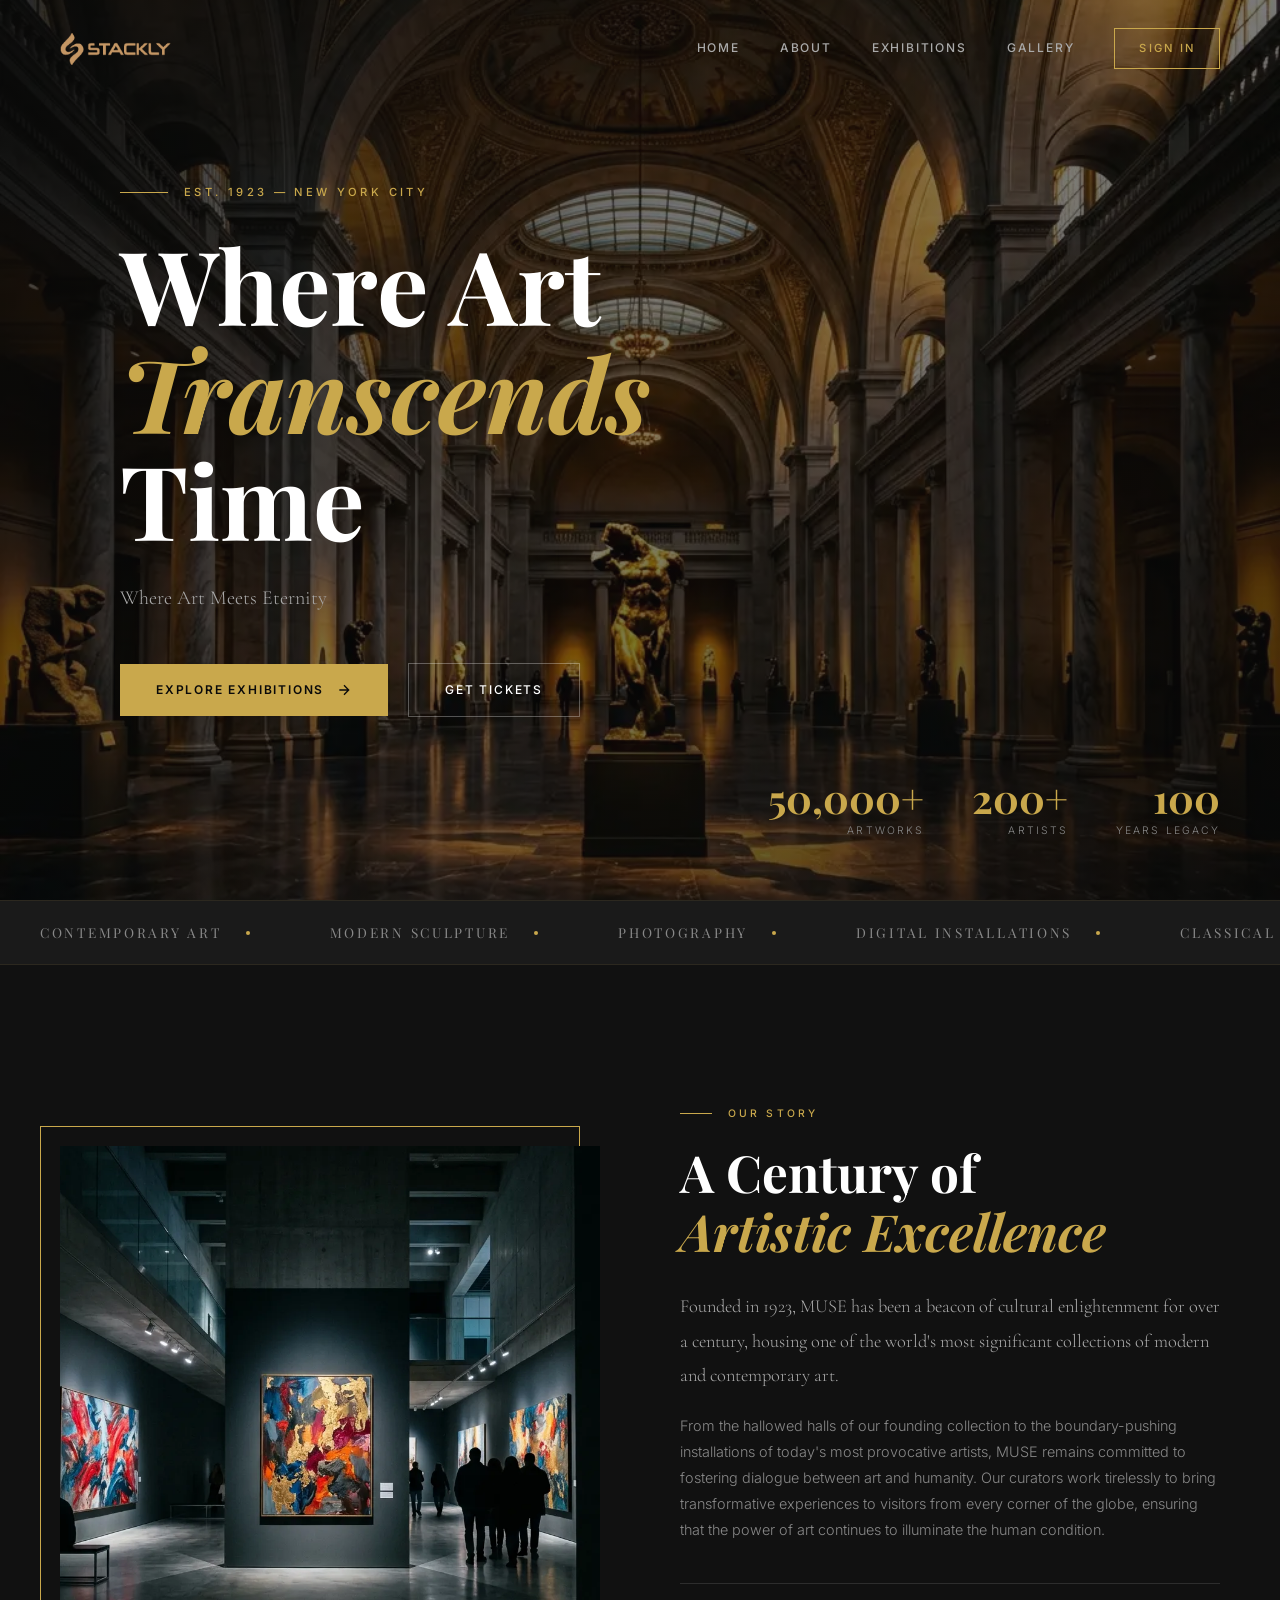
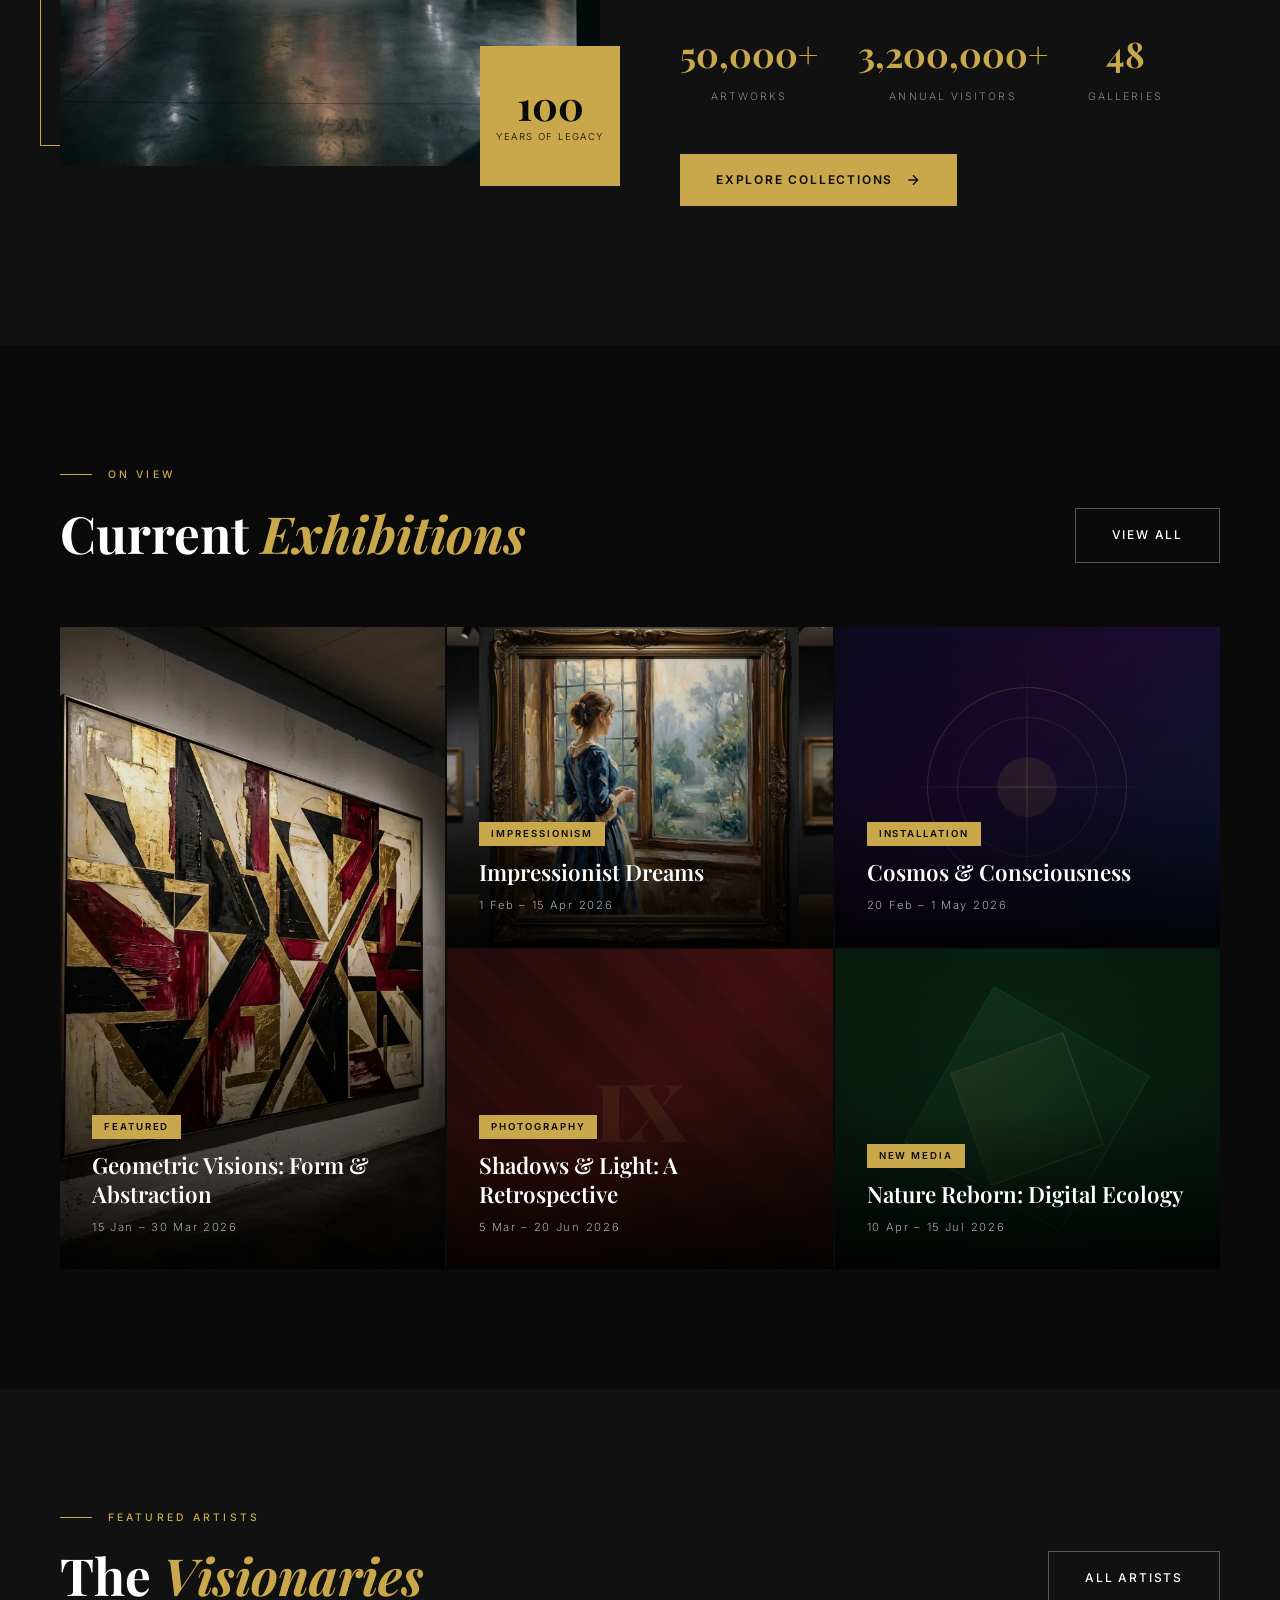
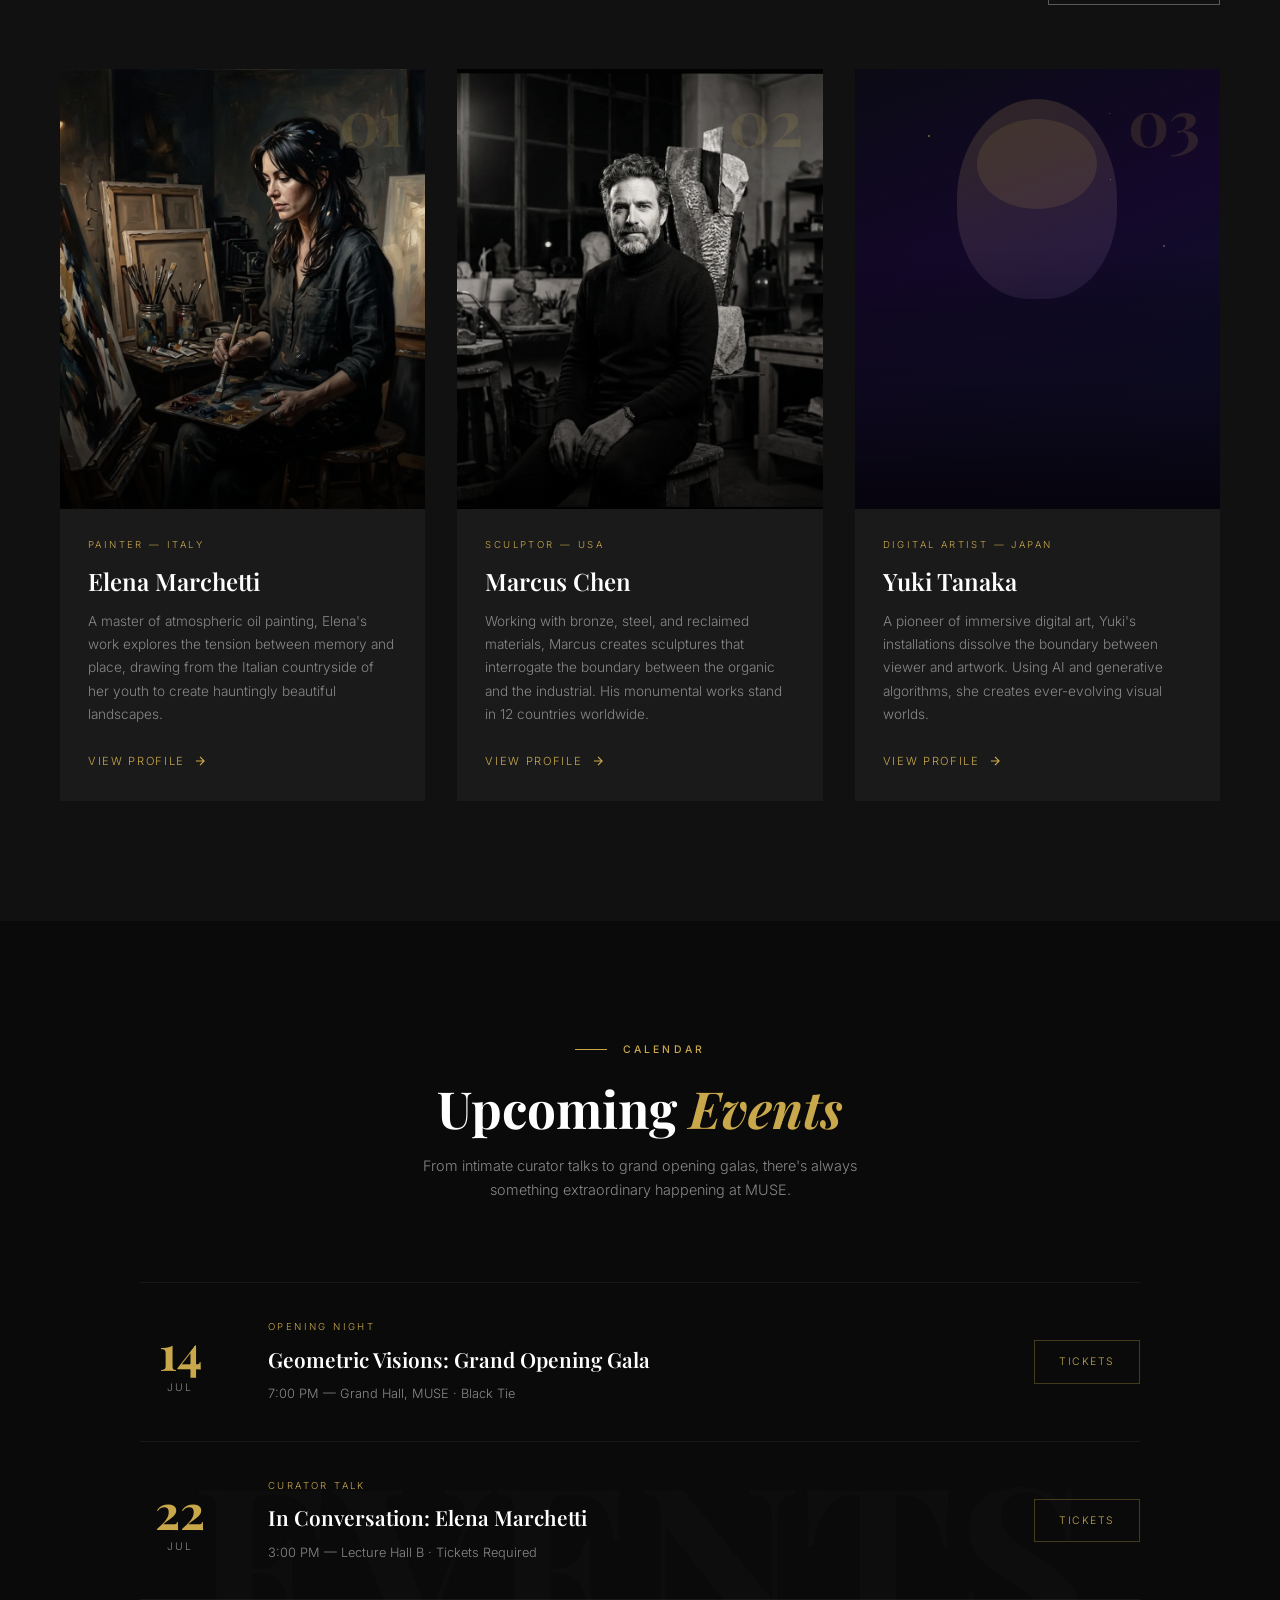
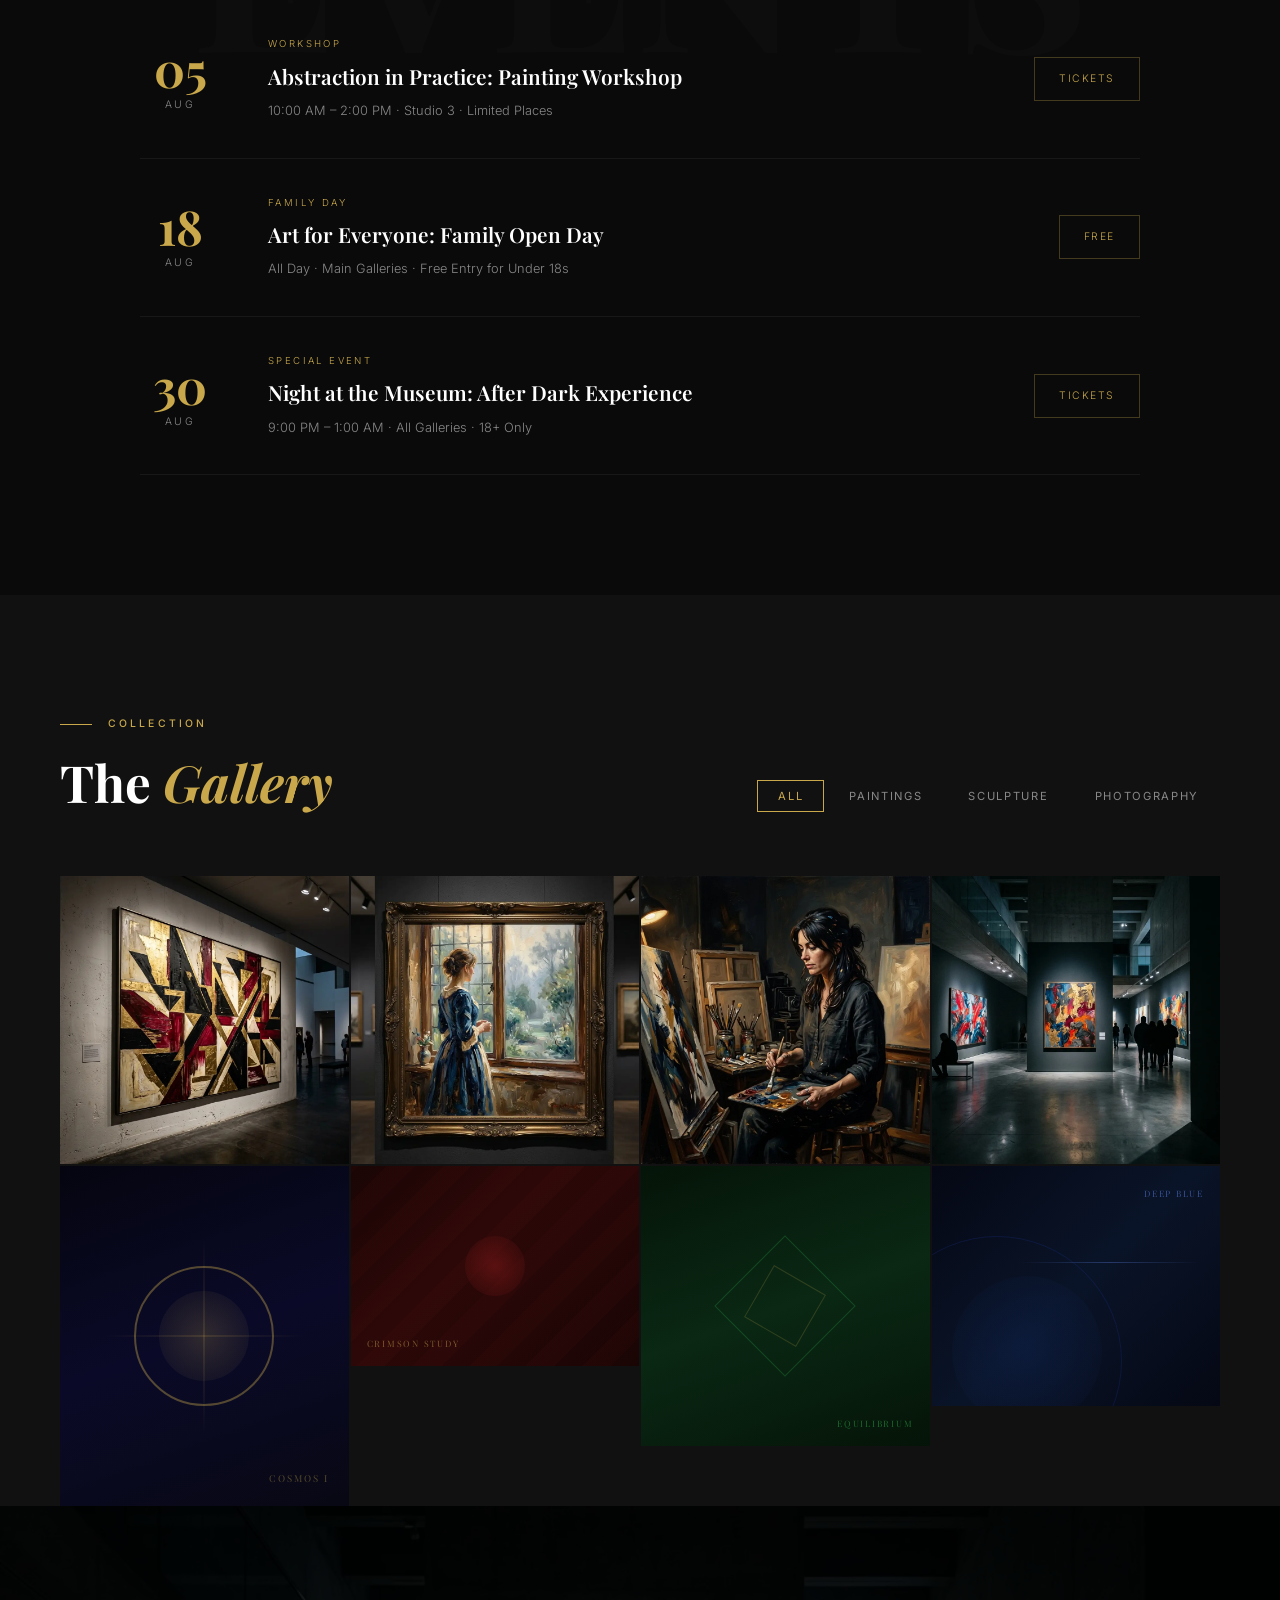
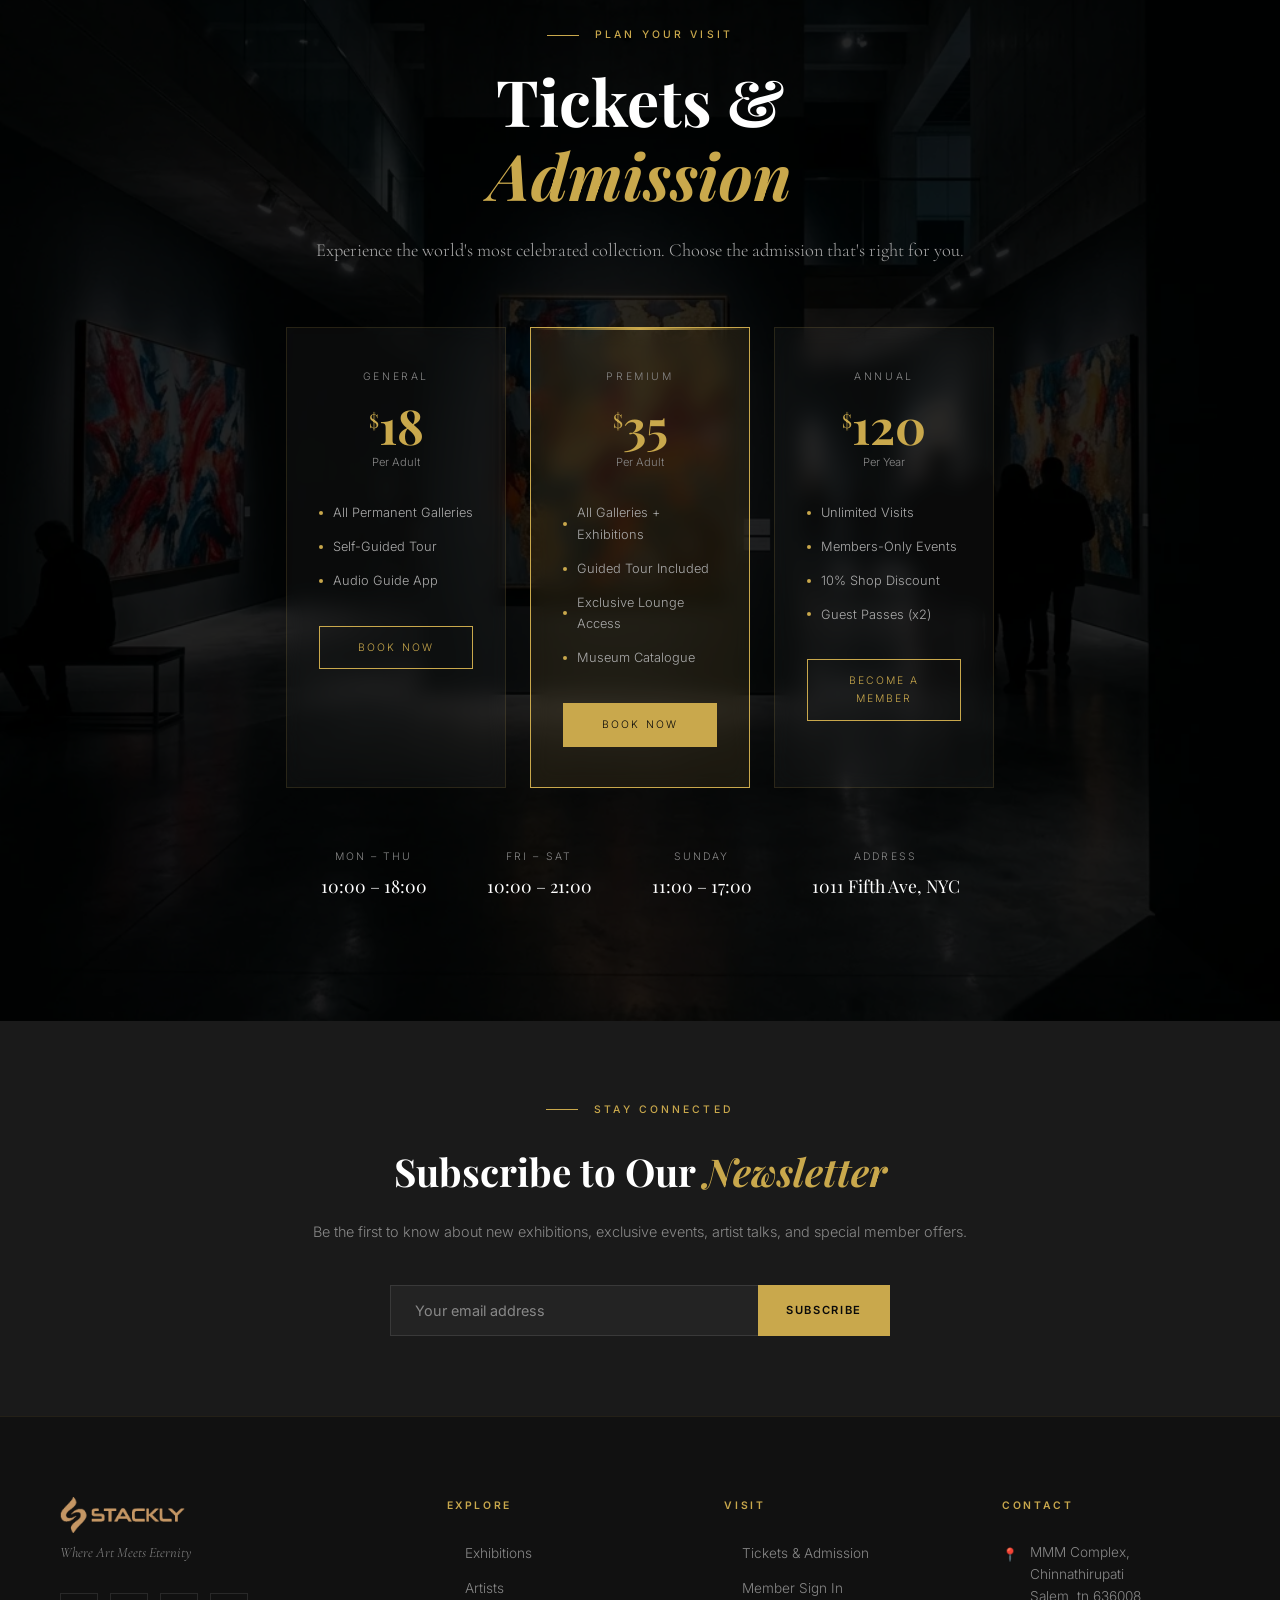
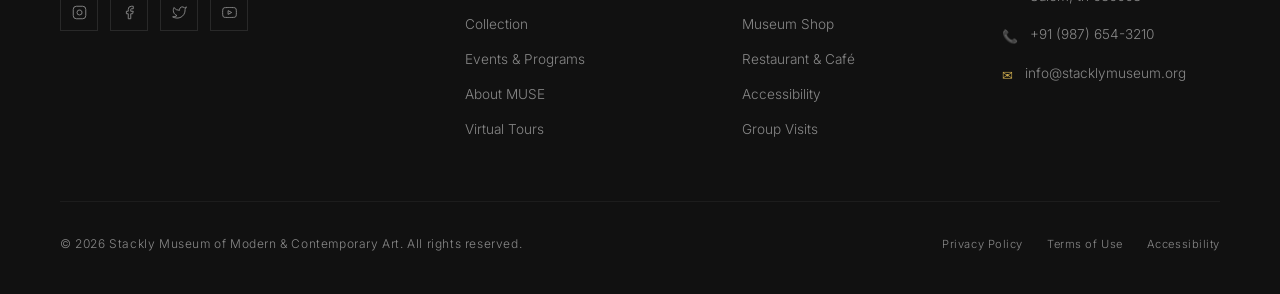
==== commit 07819813: "Add files via upload" ====
--- a/index.html
+++ b/index.html
@@ -14,7 +14,7 @@
   <meta property="og:type" content="website">
 
   <!-- Preload Key Resources -->
-  <link rel="preload" href="images/hero.png" as="image">
+  <link rel="preload" href="images/hero.webp" as="image">
 
   <!-- Stylesheets -->
   <link rel="stylesheet" href="css/style.css">
@@ -32,15 +32,9 @@
        LOADER
        ========================================== -->
   <div id="loader">
-    <div class="loader-logo">Stackly</div>
+    <img src="images/logo.png" alt="STACKLY" class="loader-logo-img">
     <div class="loader-line"></div>
   </div>
-
-  <!-- ==========================================
-       CUSTOM CURSOR
-       ========================================== -->
-  <div class="cursor"></div>
-  <div class="cursor-follower"></div>
 
   <!-- ==========================================
        LIGHTBOX
@@ -63,7 +57,7 @@
       <a href="about.html" class="mobile-menu-link">About</a>
       <a href="exhibitions.html" class="mobile-menu-link">Exhibitions</a>
       <a href="gallery.html" class="mobile-menu-link">Gallery</a>
-      <a href="#" class="mobile-menu-link" id="mobile-signin-trigger">Sign In</a>
+      <a href="404.html" class="mobile-menu-link" id="mobile-signin-trigger">Sign In</a>
     </nav>
   </div>
 
@@ -71,14 +65,14 @@
        NAVIGATION
        ========================================== -->
   <header id="navbar" role="banner">
-    <a href="#" class="nav-logo" aria-label="MUSE Museum Home">STA<span>C</span>KLY</a>
+    <a href="index.html" class="nav-logo" aria-label="STACKLY Museum Home"><img src="images/logo.png" alt="STACKLY"></a>
 
     <nav class="nav-links" role="navigation" aria-label="Main navigation">
       <a href="index.html">Home</a>
       <a href="about.html">About</a>
       <a href="exhibitions.html">Exhibitions</a>
       <a href="gallery.html">Gallery</a>
-      <a href="#" class="nav-cta" id="signin-trigger">Sign In</a>
+      <a href="404.html" class="nav-cta" id="signin-trigger">Sign In</a>
     </nav>
 
     <button class="nav-toggle" id="nav-toggle" aria-label="Open menu" aria-expanded="false">
@@ -137,10 +131,7 @@
       </div>
     </div>
 
-    <div class="hero-scroll" aria-hidden="true">
-      <div class="hero-scroll-line"></div>
-      <div class="hero-scroll-text">Scroll</div>
-    </div>
+
   </section>
 
   <!-- ==========================================
@@ -191,7 +182,7 @@
   <section id="about">
     <div class="about-grid">
       <div class="about-image-wrapper reveal-left">
-        <img src="images/exhibition.png" alt="MUSE Museum grand exhibition hall" class="about-image" loading="lazy">
+        <img src="images/exhibition.webp" alt="MUSE Museum grand exhibition hall" class="about-image" loading="lazy">
         <div class="about-image-frame" aria-hidden="true"></div>
         <div class="about-badge" aria-label="100 years of legacy">
           <div class="about-badge-number">100</div>
@@ -261,13 +252,13 @@
         </div>
         <h2 class="section-title reveal delay-1">Current <em>Exhibitions</em></h2>
       </div>
-      <a href="#" class="btn-outline reveal delay-2" id="view-all-exhibitions-btn">View All</a>
+      <a href="404.html" class="btn-outline reveal delay-2" id="view-all-exhibitions-btn">View All</a>
     </div>
 
     <div class="exhibitions-grid">
       <!-- Featured large card -->
       <article class="exhibition-card" id="exhibition-card-1" tabindex="0" role="article">
-        <img src="images/artwork1.png" alt="Geometric Visions exhibition artwork" class="exhibition-card-image"
+        <img src="images/artwork1.webp" alt="Geometric Visions exhibition artwork" class="exhibition-card-image"
           loading="lazy">
         <div class="exhibition-card-overlay">
           <span class="exhibition-card-tag">Featured</span>
@@ -283,7 +274,7 @@
 
       <!-- Card 2 -->
       <article class="exhibition-card" id="exhibition-card-2" tabindex="0" role="article">
-        <img src="images/artwork2.png" alt="Impressionist Dreams exhibition" class="exhibition-card-image"
+        <img src="images/artwork2.webp" alt="Impressionist Dreams exhibition" class="exhibition-card-image"
           loading="lazy">
         <div class="exhibition-card-overlay">
           <span class="exhibition-card-tag">Impressionism</span>
@@ -402,14 +393,14 @@
         </div>
         <h2 class="section-title reveal delay-1">The <em>Visionaries</em></h2>
       </div>
-      <a href="#" class="btn-outline reveal delay-2" id="view-all-artists-btn">All Artists</a>
+      <a href="404.html" class="btn-outline reveal delay-2" id="view-all-artists-btn">All Artists</a>
     </div>
 
     <div class="artists-grid">
       <!-- Artist 1 -->
       <article class="artist-card" id="artist-card-1" tabindex="0">
         <div class="artist-card-image-wrap">
-          <img src="images/artist1.png" alt="Elena Marchetti, painter" class="artist-card-image" loading="lazy">
+          <img src="images/artist1.webp" alt="Elena Marchetti, painter" class="artist-card-image" loading="lazy">
           <div class="artist-card-overlay" aria-hidden="true"></div>
           <div class="artist-card-number" aria-hidden="true">01</div>
         </div>
@@ -421,7 +412,7 @@
             memory and place, drawing from the Italian countryside of her youth to create
             hauntingly beautiful landscapes.
           </p>
-          <a href="#" class="artist-card-link" aria-label="View Elena Marchetti's profile">
+          <a href="404.html" class="artist-card-link" aria-label="View Elena Marchetti's profile">
             View Profile
             <svg fill="none" stroke="currentColor" stroke-width="2" viewBox="0 0 24 24" aria-hidden="true">
               <path d="M5 12h14M12 5l7 7-7 7" />
@@ -433,7 +424,7 @@
       <!-- Artist 2 -->
       <article class="artist-card" id="artist-card-2" tabindex="0">
         <div class="artist-card-image-wrap">
-          <img src="images/artist2.png" alt="Marcus Chen, sculptor" class="artist-card-image" loading="lazy">
+          <img src="images/artist2.webp" alt="Marcus Chen, sculptor" class="artist-card-image" loading="lazy">
           <div class="artist-card-overlay" aria-hidden="true"></div>
           <div class="artist-card-number" aria-hidden="true">02</div>
         </div>
@@ -445,7 +436,7 @@
             interrogate the boundary between the organic and the industrial. His monumental
             works stand in 12 countries worldwide.
           </p>
-          <a href="#" class="artist-card-link" aria-label="View Marcus Chen's profile">
+          <a href="404.html" class="artist-card-link" aria-label="View Marcus Chen's profile">
             View Profile
             <svg fill="none" stroke="currentColor" stroke-width="2" viewBox="0 0 24 24" aria-hidden="true">
               <path d="M5 12h14M12 5l7 7-7 7" />
@@ -500,7 +491,7 @@
             between viewer and artwork. Using AI and generative algorithms, she creates
             ever-evolving visual worlds.
           </p>
-          <a href="#" class="artist-card-link" aria-label="View Yuki Tanaka's profile">
+          <a href="404.html" class="artist-card-link" aria-label="View Yuki Tanaka's profile">
             View Profile
             <svg fill="none" stroke="currentColor" stroke-width="2" viewBox="0 0 24 24" aria-hidden="true">
               <path d="M5 12h14M12 5l7 7-7 7" />
@@ -627,7 +618,7 @@
       <!-- Item 1 -->
       <div class="gallery-item" data-category="painting" role="listitem" tabindex="0" id="gallery-item-1"
         aria-label="Abstract geometric artwork">
-        <img src="images/artwork1.png" alt="Geometric Visions — Abstract painting with gold and black" loading="lazy">
+        <img src="images/artwork1.webp" alt="Geometric Visions — Abstract painting with gold and black" loading="lazy">
         <div class="gallery-item-overlay" aria-hidden="true">
           <svg fill="none" stroke="currentColor" stroke-width="1.5" viewBox="0 0 24 24">
             <path d="M21 21l-6-6m2-5a7 7 0 11-14 0 7 7 0 0114 0zM10 7v3m0 0v3m0-3h3m-3 0H7" />
@@ -669,7 +660,7 @@
       <!-- Item 3 -->
       <div class="gallery-item" data-category="painting" role="listitem" tabindex="0" id="gallery-item-3"
         aria-label="Impressionist painting of woman">
-        <img src="images/artwork2.png" alt="Impressionist painting — woman by window" loading="lazy">
+        <img src="images/artwork2.webp" alt="Impressionist painting — woman by window" loading="lazy">
         <div class="gallery-item-overlay" aria-hidden="true">
           <svg fill="none" stroke="currentColor" stroke-width="1.5" viewBox="0 0 24 24">
             <path d="M21 21l-6-6m2-5a7 7 0 11-14 0 7 7 0 0114 0zM10 7v3m0 0v3m0-3h3m-3 0H7" />
@@ -705,7 +696,7 @@
       <!-- Item 5: Artist portrait in gallery -->
       <div class="gallery-item" data-category="photo" role="listitem" tabindex="0" id="gallery-item-5"
         aria-label="Artist portrait in studio">
-        <img src="images/artist1.png" alt="Artist Elena Marchetti in her studio" loading="lazy">
+        <img src="images/artist1.webp" alt="Artist Elena Marchetti in her studio" loading="lazy">
         <div class="gallery-item-overlay" aria-hidden="true">
           <svg fill="none" stroke="currentColor" stroke-width="1.5" viewBox="0 0 24 24">
             <path d="M21 21l-6-6m2-5a7 7 0 11-14 0 7 7 0 0114 0zM10 7v3m0 0v3m0-3h3m-3 0H7" />
@@ -741,7 +732,7 @@
       <!-- Item 7: Exhibition hall -->
       <div class="gallery-item" data-category="photo" role="listitem" tabindex="0" id="gallery-item-7"
         aria-label="Exhibition gallery hall">
-        <img src="images/exhibition.png" alt="MUSE exhibition gallery hall" loading="lazy">
+        <img src="images/exhibition.webp" alt="MUSE exhibition gallery hall" loading="lazy">
         <div class="gallery-item-overlay" aria-hidden="true">
           <svg fill="none" stroke="currentColor" stroke-width="1.5" viewBox="0 0 24 24">
             <path d="M21 21l-6-6m2-5a7 7 0 11-14 0 7 7 0 0114 0zM10 7v3m0 0v3m0-3h3m-3 0H7" />
@@ -811,7 +802,7 @@
             <li class="ticket-feature"><span class="ticket-feature-dot"></span>Self-Guided Tour</li>
             <li class="ticket-feature"><span class="ticket-feature-dot"></span>Audio Guide App</li>
           </ul>
-          <a href="#" class="ticket-btn" id="btn-general-ticket">Book Now</a>
+          <a href="404.html" class="ticket-btn" id="btn-general-ticket">Book Now</a>
         </div>
 
         <div class="ticket-card featured" id="ticket-premium">
@@ -824,7 +815,7 @@
             <li class="ticket-feature"><span class="ticket-feature-dot"></span>Exclusive Lounge Access</li>
             <li class="ticket-feature"><span class="ticket-feature-dot"></span>Museum Catalogue</li>
           </ul>
-          <a href="#" class="ticket-btn" id="btn-premium-ticket">Book Now</a>
+          <a href="404.html" class="ticket-btn" id="btn-premium-ticket">Book Now</a>
         </div>
 
         <div class="ticket-card" id="ticket-member">
@@ -837,7 +828,7 @@
             <li class="ticket-feature"><span class="ticket-feature-dot"></span>10% Shop Discount</li>
             <li class="ticket-feature"><span class="ticket-feature-dot"></span>Guest Passes (x2)</li>
           </ul>
-          <a href="#" class="ticket-btn" id="btn-annual-ticket">Become a Member</a>
+          <a href="404.html" class="ticket-btn" id="btn-annual-ticket">Become a Member</a>
         </div>
 
       </div>
@@ -896,10 +887,10 @@
 
       <!-- Brand -->
       <div>
-        <div class="footer-brand-name">STA<span>C</span>KLY</div>
+        <div class="footer-brand-name"><img src="images/logo.png" alt="STACKLY"></div>
         <p class="footer-tagline">Where Art Meets Eternity</p>
         <div class="footer-social" aria-label="Social media links">
-          <a href="#" class="footer-social-link" aria-label="Stackly on Instagram">
+          <a href="404.html" class="footer-social-link" aria-label="Stackly on Instagram">
             <svg width="15" height="15" fill="none" stroke="currentColor" stroke-width="1.5" viewBox="0 0 24 24"
               aria-hidden="true">
               <rect x="2" y="2" width="20" height="20" rx="5" ry="5" />
@@ -907,20 +898,20 @@
               <line x1="17.5" y1="6.5" x2="17.51" y2="6.5" />
             </svg>
           </a>
-          <a href="#" class="footer-social-link" aria-label="Stackly on Facebook">
+          <a href="404.html" class="footer-social-link" aria-label="Stackly on Facebook">
             <svg width="15" height="15" fill="none" stroke="currentColor" stroke-width="1.5" viewBox="0 0 24 24"
               aria-hidden="true">
               <path d="M18 2h-3a5 5 0 00-5 5v3H7v4h3v8h4v-8h3l1-4h-4V7a1 1 0 011-1h3z" />
             </svg>
           </a>
-          <a href="#" class="footer-social-link" aria-label="Stackly on Twitter">
+          <a href="404.html" class="footer-social-link" aria-label="Stackly on Twitter">
             <svg width="15" height="15" fill="none" stroke="currentColor" stroke-width="1.5" viewBox="0 0 24 24"
               aria-hidden="true">
               <path
                 d="M23 3a10.9 10.9 0 01-3.14 1.53 4.48 4.48 0 00-7.86 3v1A10.66 10.66 0 013 4s-4 9 5 13a11.64 11.64 0 01-7 2c9 5 20 0 20-11.5a4.5 4.5 0 00-.08-.83A7.72 7.72 0 0023 3z" />
             </svg>
           </a>
-          <a href="#" class="footer-social-link" aria-label="Stackly on YouTube">
+          <a href="404.html" class="footer-social-link" aria-label="Stackly on YouTube">
             <svg width="15" height="15" fill="none" stroke="currentColor" stroke-width="1.5" viewBox="0 0 24 24"
               aria-hidden="true">
               <path
@@ -950,10 +941,10 @@
         <ul class="footer-links">
           <li><a href="#visit" class="footer-link">Tickets & Admission</a></li>
           <li><a href="index.html#signin" class="footer-link">Member Sign In</a></li>
-          <li><a href="#" class="footer-link">Museum Shop</a></li>
-          <li><a href="#" class="footer-link">Restaurant & Café</a></li>
-          <li><a href="#" class="footer-link">Accessibility</a></li>
-          <li><a href="#" class="footer-link">Group Visits</a></li>
+          <li><a href="404.html" class="footer-link">Museum Shop</a></li>
+          <li><a href="404.html" class="footer-link">Restaurant & Café</a></li>
+          <li><a href="404.html" class="footer-link">Accessibility</a></li>
+          <li><a href="404.html" class="footer-link">Group Visits</a></li>
         </ul>
       </div>
 
@@ -979,9 +970,9 @@
     <div class="footer-bottom">
       <p class="footer-copyright">© 2026 Stackly Museum of Modern & Contemporary Art. All rights reserved.</p>
       <div class="footer-bottom-links">
-        <a href="#" class="footer-bottom-link">Privacy Policy</a>
-        <a href="#" class="footer-bottom-link">Terms of Use</a>
-        <a href="#" class="footer-bottom-link">Accessibility</a>
+        <a href="404.html" class="footer-bottom-link">Privacy Policy</a>
+        <a href="404.html" class="footer-bottom-link">Terms of Use</a>
+        <a href="404.html" class="footer-bottom-link">Accessibility</a>
       </div>
     </div>
   </footer>
@@ -1001,10 +992,7 @@
 
       <!-- Logo -->
       <a href="index.html" class="signin-modal-logo">
-        <svg viewBox="0 0 24 24" fill="currentColor">
-          <path d="M12 2L2 7l10 5 10-5-10-5zM2 17l10 5 10-5M2 12l10 5 10-5" />
-        </svg>
-        STA<span>C</span>KLY
+        <img src="images/logo.png" alt="STACKLY">
       </a>
 
       <!-- Heading -->
@@ -1067,7 +1055,7 @@
             <input type="checkbox" id="modal-remember">
             <span>Remember me</span>
           </label>
-          <a href="#" class="smf-forgot">Forgot password?</a>
+          <a href="404.html" class="smf-forgot">Forgot password?</a>
         </div>
 
         <!-- Submit -->
@@ -1131,4 +1119,4 @@
   </script>
 </body>
 
-</html>+</html>
--- a/css/style.css
+++ b/css/style.css
@@ -37,6 +37,8 @@
 html {
   scroll-behavior: smooth;
   font-size: 16px;
+  overflow-x: hidden;
+  max-width: 100vw;
 }
 
 body {
@@ -46,6 +48,8 @@
   font-weight: 300;
   line-height: 1.7;
   overflow-x: hidden;
+  max-width: 100vw;
+  width: 100%;
   -webkit-font-smoothing: antialiased;
 }
 
@@ -90,13 +94,10 @@
   visibility: hidden;
 }
 
-.loader-logo {
-  font-family: var(--font-display);
-  font-size: 2.5rem;
-  font-weight: 700;
-  color: var(--gold);
-  letter-spacing: 0.3em;
-  text-transform: uppercase;
+.loader-logo-img {
+  height: 50px;
+  width: auto;
+  display: block;
 }
 
 .loader-line {
@@ -118,33 +119,6 @@
 
 @keyframes loaderSlide {
   to { transform: translateX(0); }
-}
-
-/* ================================================
-   CURSOR
-   ================================================ */
-.cursor {
-  width: 10px;
-  height: 10px;
-  background: var(--gold);
-  border-radius: 50%;
-  position: fixed;
-  pointer-events: none;
-  z-index: 9998;
-  transition: transform 0.1s ease;
-  mix-blend-mode: difference;
-}
-
-.cursor-follower {
-  width: 36px;
-  height: 36px;
-  border: 1px solid var(--gold);
-  border-radius: 50%;
-  position: fixed;
-  pointer-events: none;
-  z-index: 9997;
-  transition: transform 0.3s var(--transition), width 0.3s ease, height 0.3s ease, background 0.3s ease;
-  transform: translate(-50%, -50%);
 }
 
 /* ================================================
@@ -171,15 +145,15 @@
 }
 
 .nav-logo {
-  font-family: var(--font-display);
-  font-size: 1.6rem;
-  font-weight: 700;
-  letter-spacing: 0.15em;
-  color: var(--white-pure);
-}
-
-.nav-logo span {
-  color: var(--gold);
+  display: flex;
+  align-items: center;
+  height: 32px;
+}
+
+.nav-logo img {
+  height: 100%;
+  width: auto;
+  display: block;
 }
 
 .nav-links {
@@ -235,6 +209,8 @@
   gap: 5px;
   cursor: pointer;
   padding: 5px;
+  background: transparent;
+  border: none;
 }
 
 .nav-toggle span {
@@ -245,6 +221,22 @@
   transition: all 0.3s ease;
 }
 
+.nav-toggle.active span:nth-child(1) {
+  transform: translateY(6px) rotate(45deg);
+}
+
+.nav-toggle.active span:nth-child(2) {
+  opacity: 0;
+}
+
+.nav-toggle.active span:nth-child(3) {
+  transform: translateY(-6px) rotate(-45deg);
+}
+
+#mobile-menu-close {
+  display: none !important;
+}
+
 /* ================================================
    HERO SECTION
    ================================================ */
@@ -260,7 +252,7 @@
 .hero-bg {
   position: absolute;
   inset: 0;
-  background-image: url('../images/hero.png');
+  background-image: url('../images/hero.webp');
   background-size: cover;
   background-position: center;
   transform: scale(1.1);
@@ -1290,7 +1282,7 @@
 .visit-bg {
   position: absolute;
   inset: 0;
-  background-image: url('../images/exhibition.png');
+  background-image: url('../images/exhibition.webp');
   background-size: cover;
   background-position: center;
   filter: brightness(0.15);
@@ -1554,15 +1546,16 @@
 }
 
 .footer-brand-name {
-  font-family: var(--font-display);
-  font-size: 1.8rem;
-  font-weight: 700;
-  color: var(--white-pure);
-  letter-spacing: 0.1em;
+  display: block;
+  height: 36px;
   margin-bottom: 8px;
 }
 
-.footer-brand-name span { color: var(--gold); }
+.footer-brand-name img {
+  height: 100%;
+  width: auto;
+  display: block;
+}
 
 .footer-tagline {
   font-family: var(--font-elegant);
@@ -1743,6 +1736,7 @@
 }
 
 @media (max-width: 900px) {
+  html, body { overflow-x: hidden; }
   .nav-links { display: none; }
   .nav-toggle { display: flex; }
   .about-grid { grid-template-columns: 1fr; }
@@ -1775,3 +1769,18 @@
   .visit-hours { flex-wrap: wrap; gap: 30px; }
   .about-stats { flex-wrap: wrap; gap: 24px; }
 }
+
+@media (max-width: 380px) {
+  section { padding: 60px 16px; }
+  #navbar { padding: 16px 16px; }
+  #navbar.scrolled { padding: 12px 16px; }
+  .hero-content { padding: 0 16px; }
+  .gallery-masonry { columns: 1; }
+  .about-badge { transform: scale(0.8); }
+  .exhibition-card-title { font-size: 1.3rem; }
+  .visit-hours { flex-direction: column; gap: 16px; }
+  .about-stats { flex-direction: column; gap: 16px; }
+  .event-item { grid-template-columns: 1fr; text-align: center; }
+  .event-date { margin: 0 auto 16px auto; }
+  p { word-wrap: break-word; }
+}
--- a/css/gallery.css
+++ b/css/gallery.css
@@ -293,3 +293,11 @@
   .timeline-content { width: 100%; }
   .touring-item { flex-direction: column; align-items: flex-start; gap: 8px; }
 }
+
+@media (max-width: 380px) {
+  .timeline-item { padding-left: 20px; }
+  .acq-card, .masterpiece-card { padding: 16px; }
+  .masterpiece-title { font-size: 1.5rem; }
+  .gallery-hero-title { font-size: 2.5rem; }
+  .acq-content { padding: 24px 16px; }
+}
--- a/css/auth.css
+++ b/css/auth.css
@@ -42,20 +42,15 @@
 .auth-logo {
   display: inline-flex;
   align-items: center;
-  gap: 12px;
-  font-family: var(--font-display);
-  font-size: 1.8rem;
-  font-weight: 700;
-  letter-spacing: 0.15em;
-  color: var(--white-pure);
+  height: 40px;
   margin-bottom: 24px;
   text-decoration: none;
 }
 
-.auth-logo svg {
-  width: 32px;
-  height: 32px;
-  color: var(--gold);
+.auth-logo img {
+  height: 100%;
+  width: auto;
+  display: block;
 }
 
 .auth-title {
@@ -360,17 +355,16 @@
 .signin-modal-logo {
   display: inline-flex;
   align-items: center;
-  gap: 10px;
-  font-family: var(--font-display);
-  font-size: 1.5rem;
-  font-weight: 700;
-  letter-spacing: 0.15em;
-  color: var(--white-pure);
+  height: 32px;
   text-decoration: none;
   margin-bottom: 24px;
 }
-.signin-modal-logo svg { width: 26px; height: 26px; color: var(--gold); }
-.signin-modal-logo span { color: var(--gold); }
+
+.signin-modal-logo img {
+  height: 100%;
+  width: auto;
+  display: block;
+}
 
 /* Modal Titles */
 .signin-modal-title {
@@ -540,3 +534,13 @@
   .signin-modal-card { padding: 40px 24px 32px; }
   .signin-modal-title { font-size: 1.6rem; }
 }
+
+@media (max-width: 380px) {
+  .signin-modal-card { padding: 32px 16px 24px; }
+  .auth-card { padding: 32px 16px 24px; margin: 16px; }
+  .signin-modal-title, .auth-title { font-size: 1.4rem; }
+  .social-login { flex-direction: column; gap: 12px; }
+  .social-btn { padding: 12px; font-size: 0.85rem; }
+  .smf-group { gap: 12px; }
+  .smf-input { padding: 12px 16px; font-size: 0.9rem; }
+}
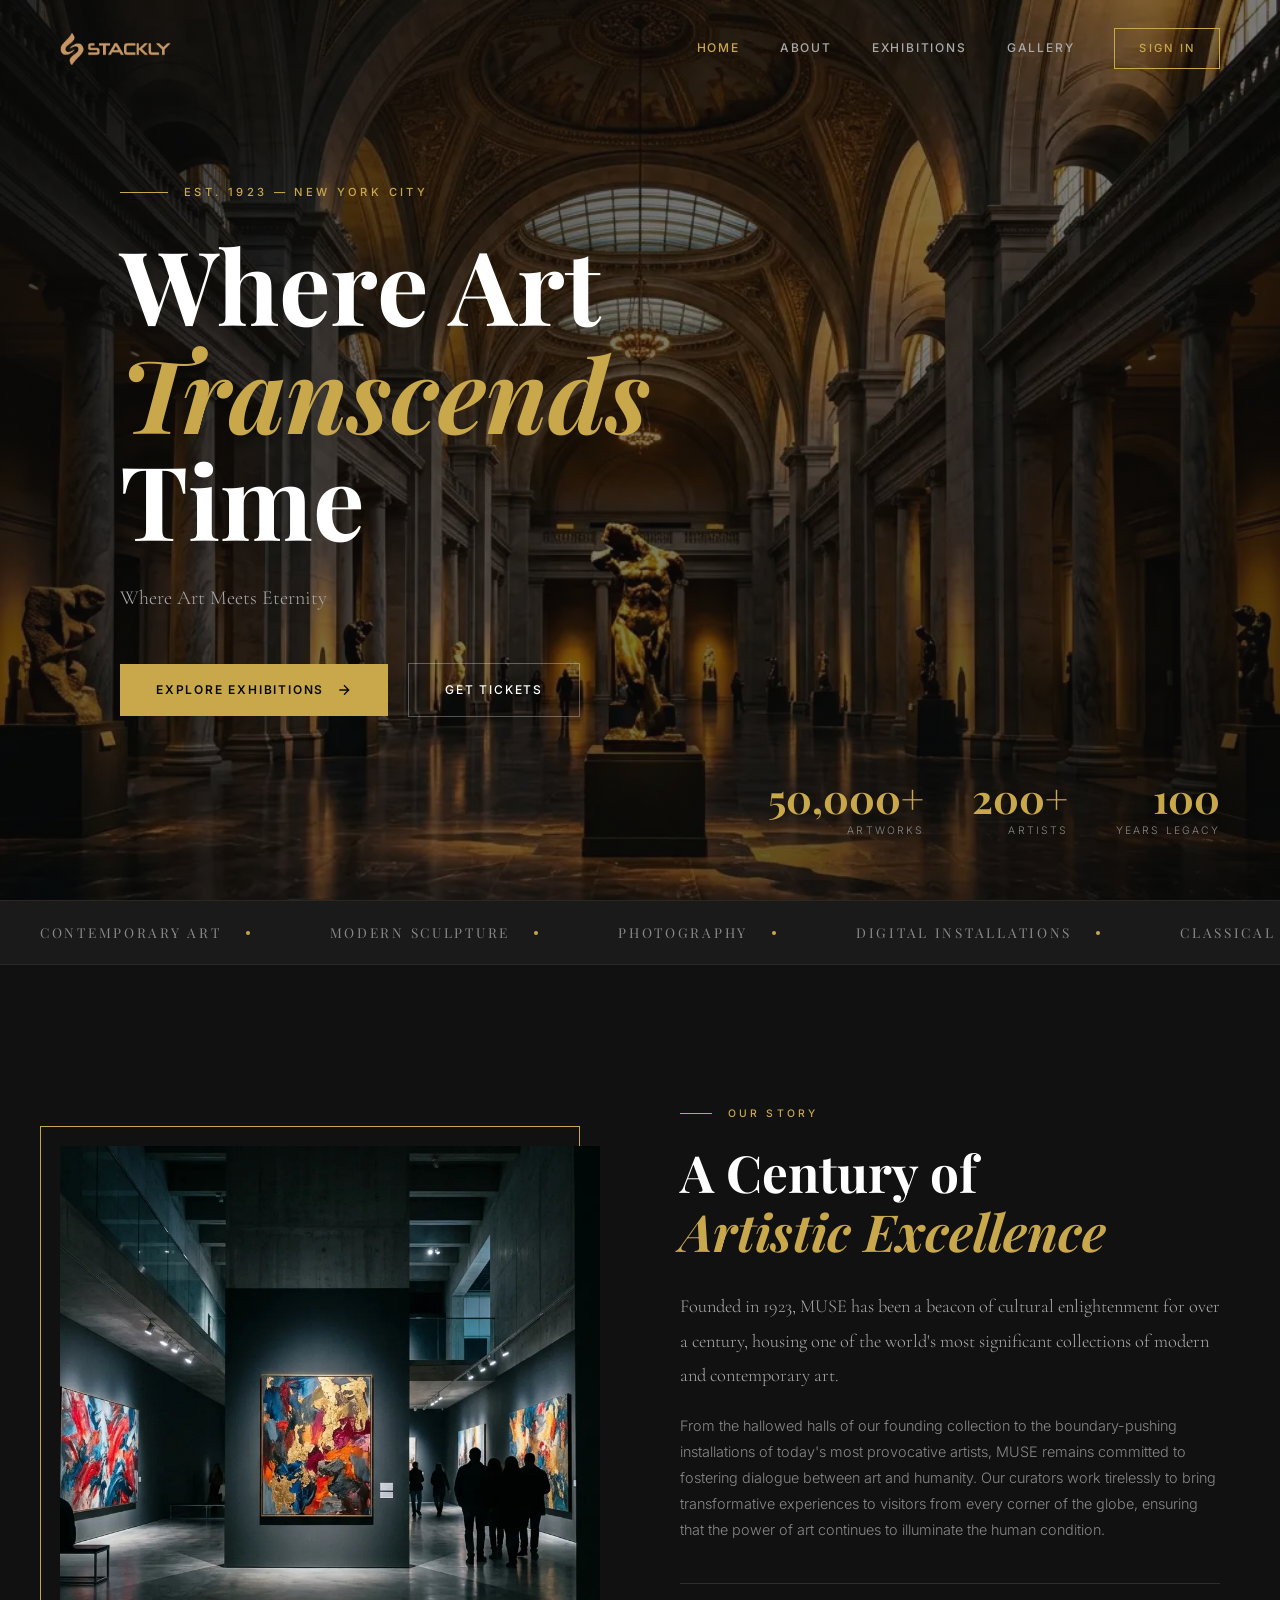
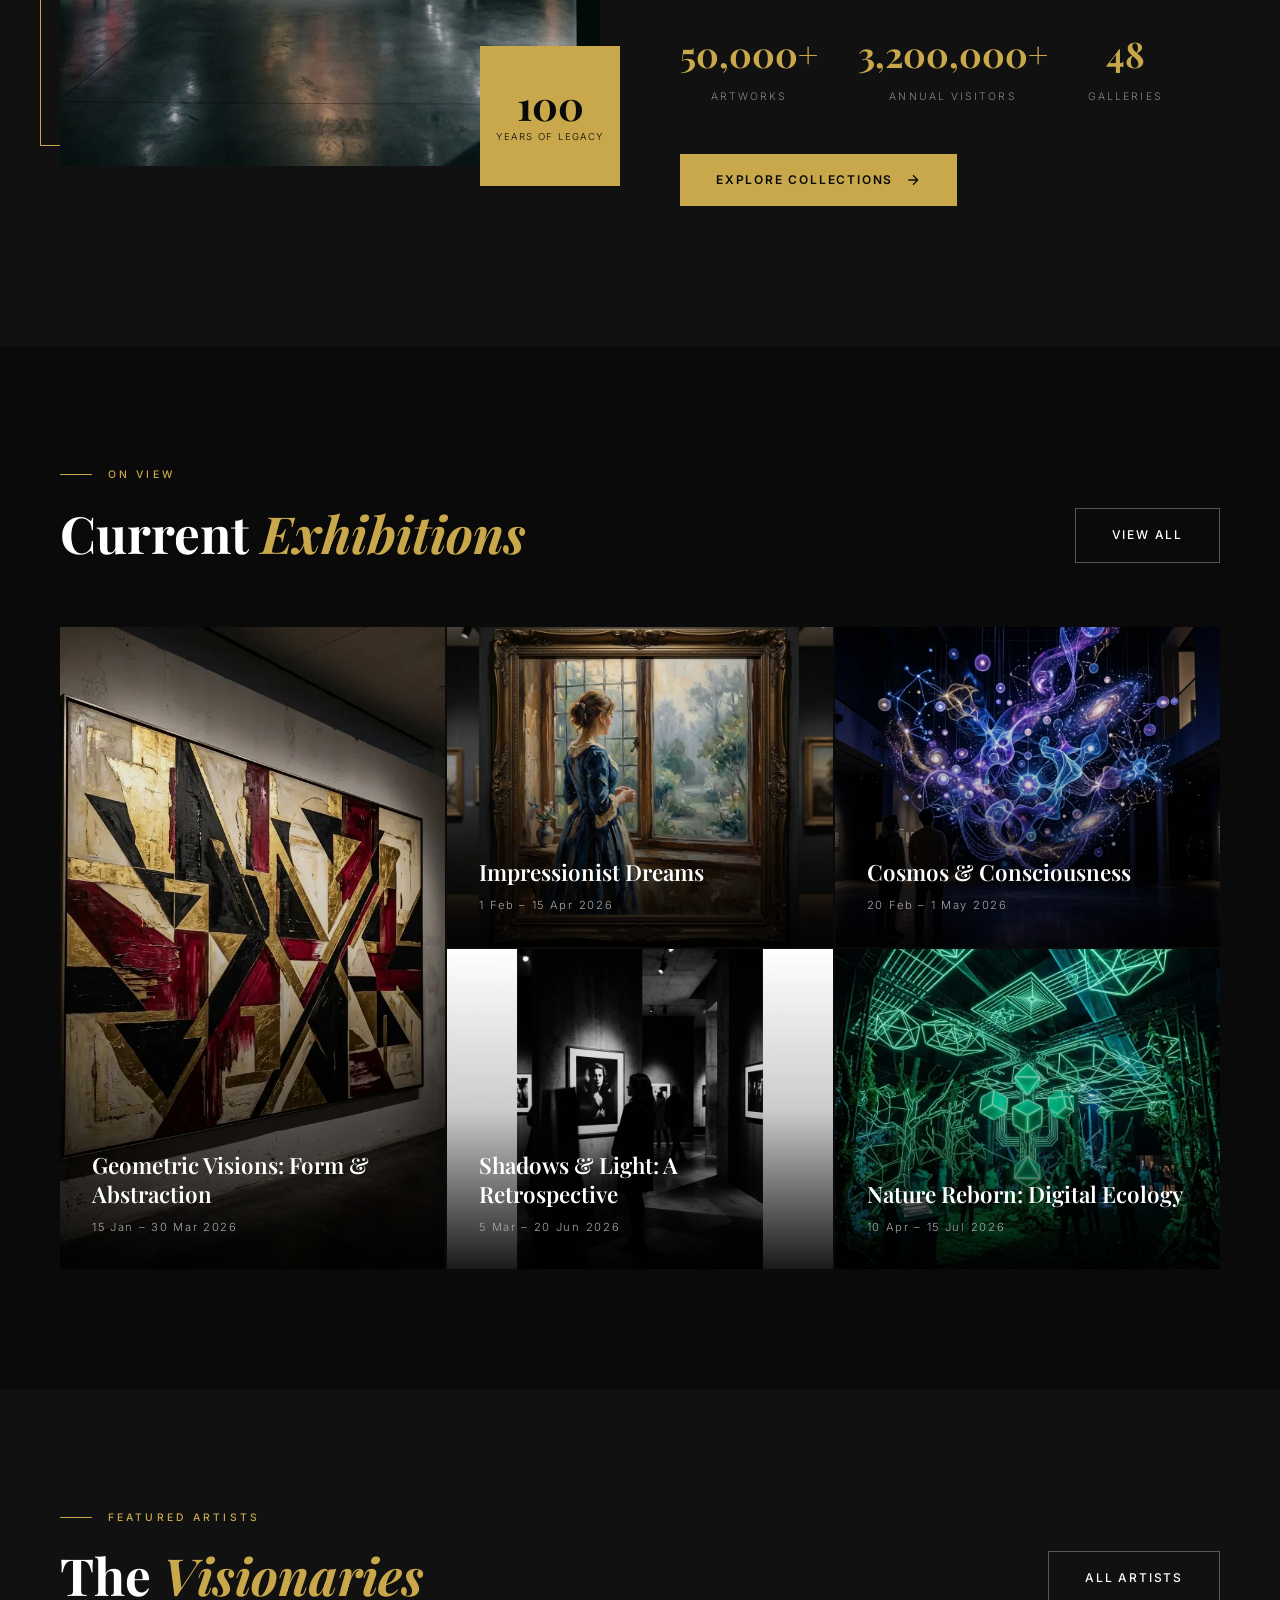
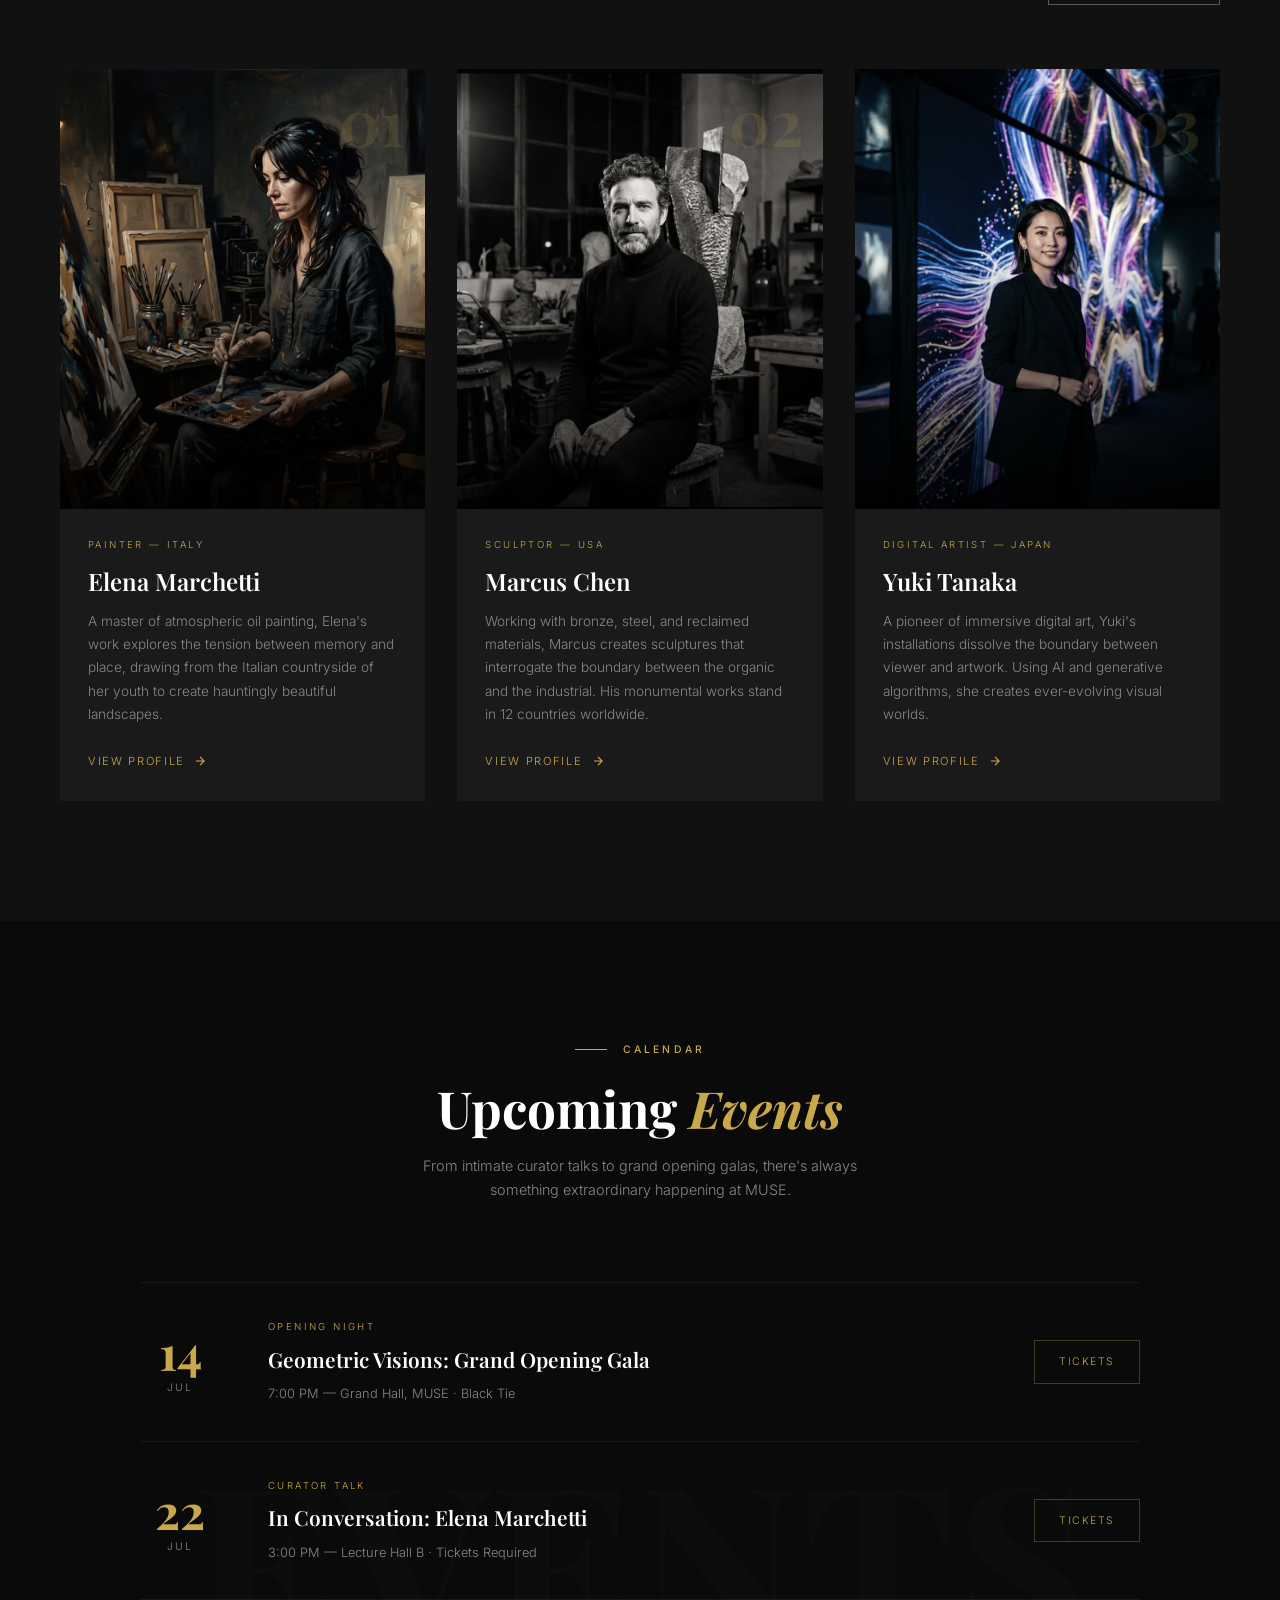
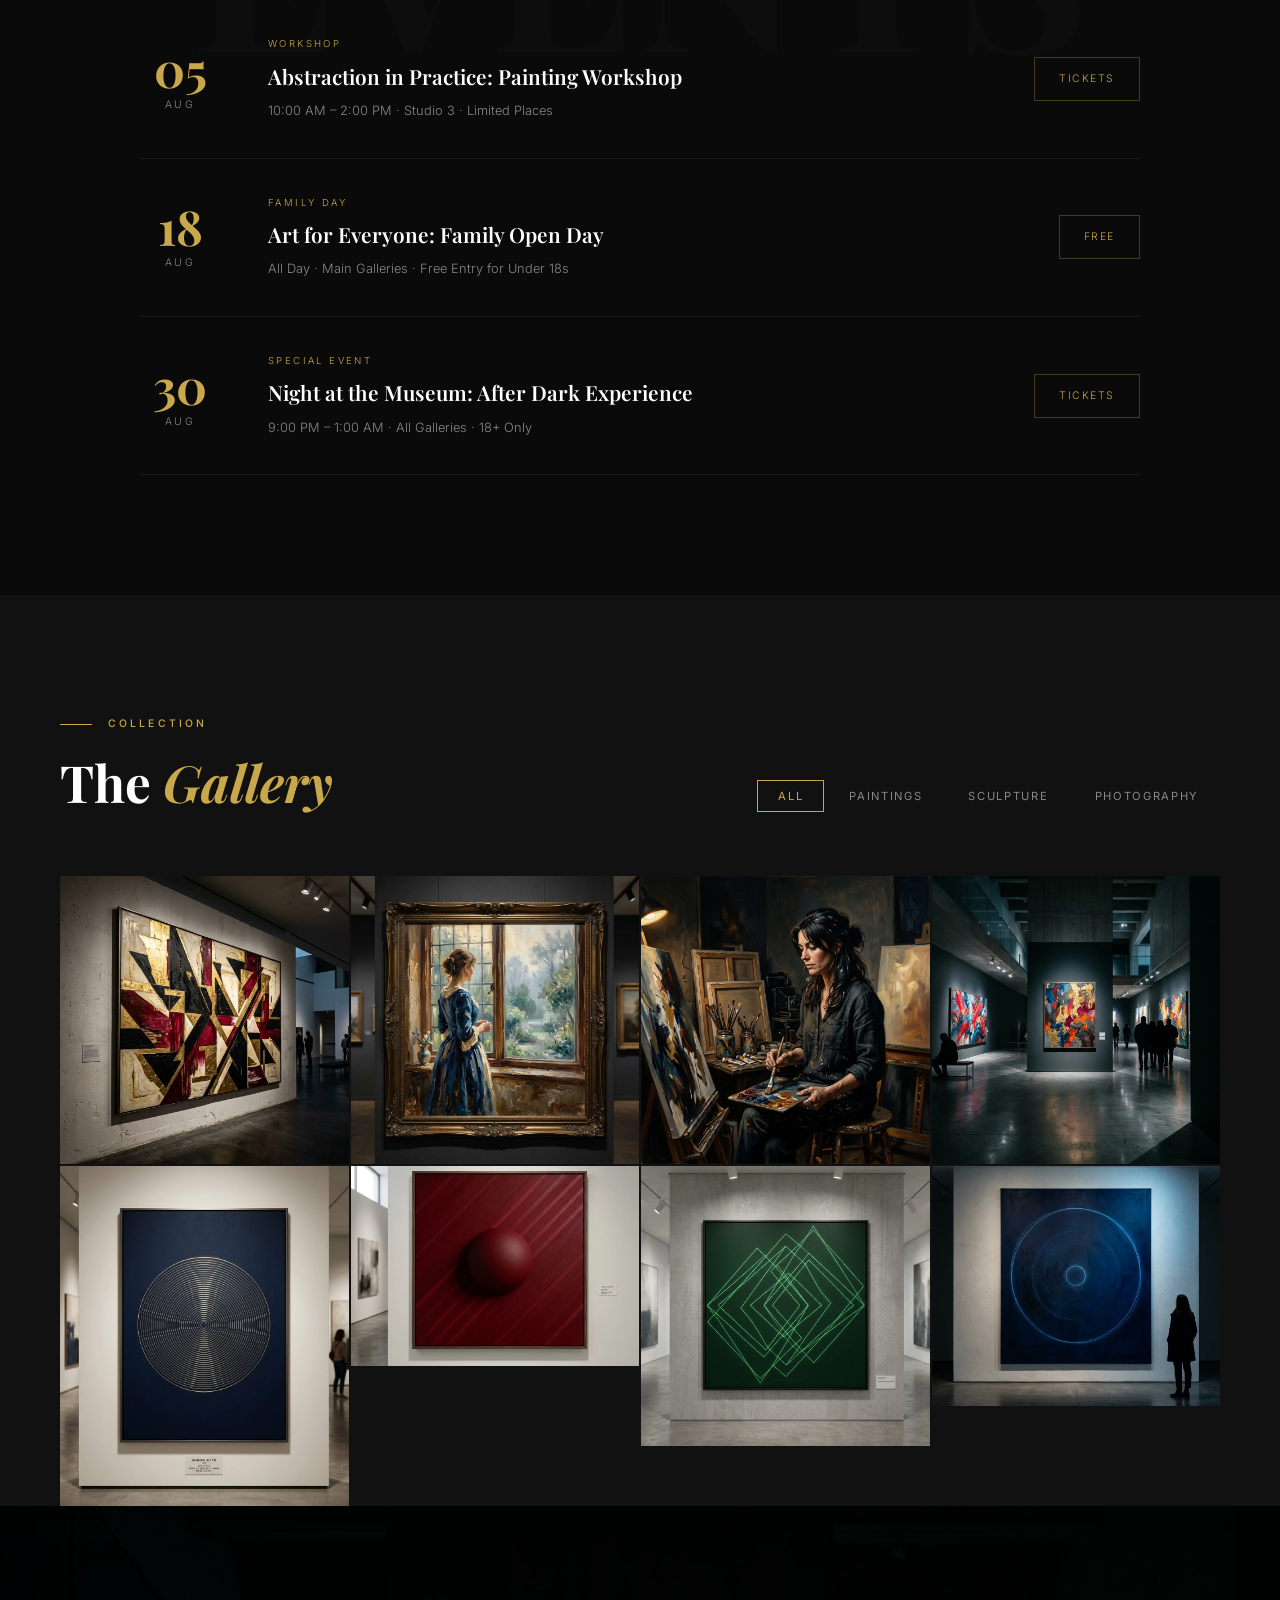
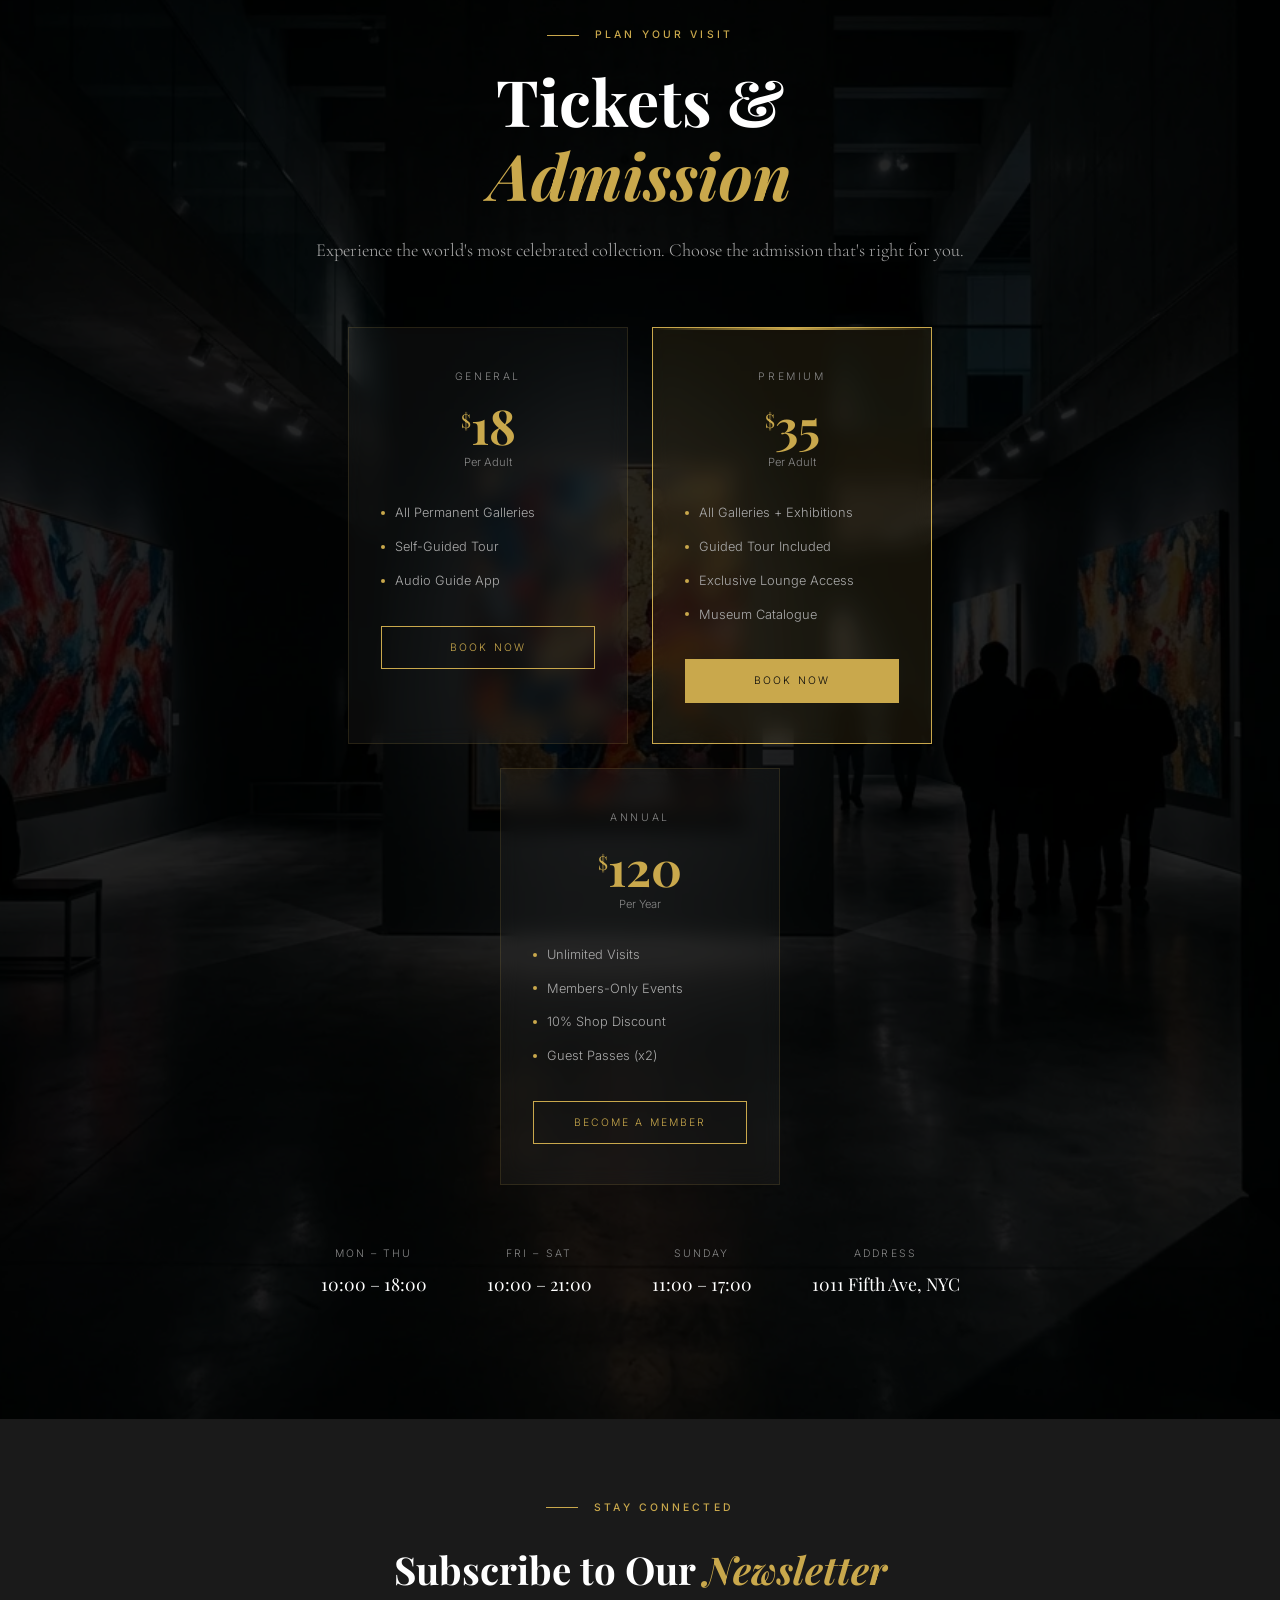
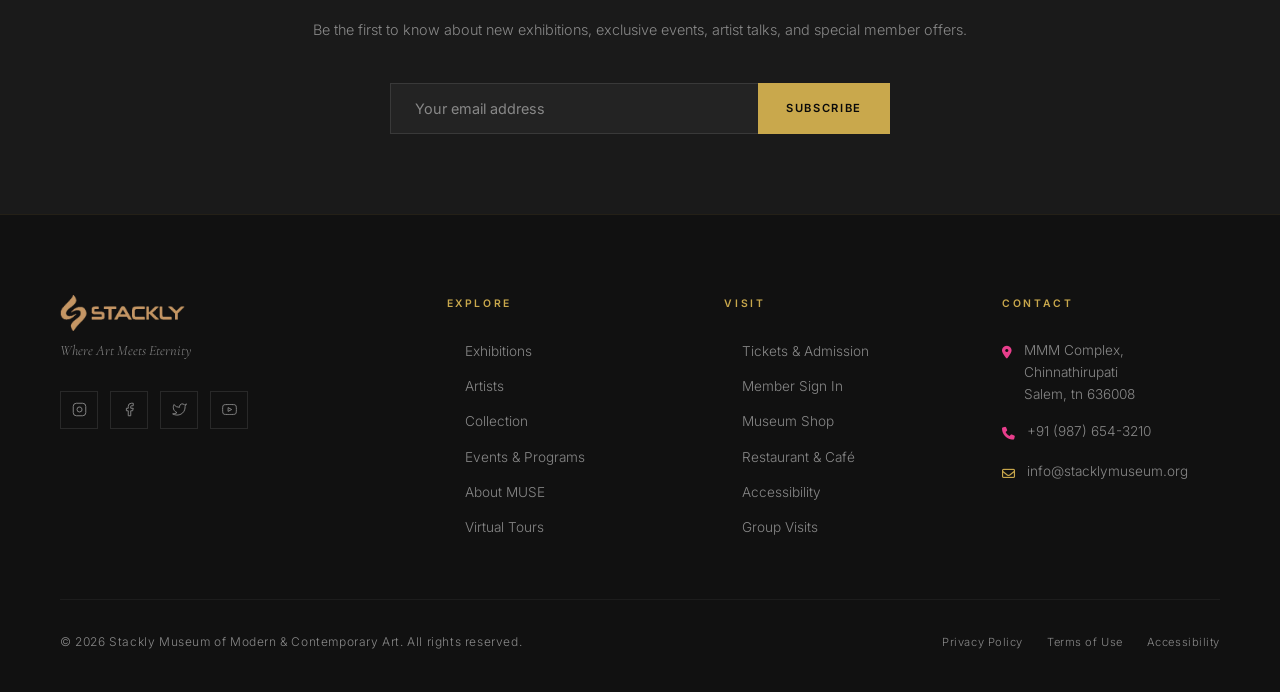
==== commit acd98444: "Add files via upload" ====
--- a/index.html
+++ b/index.html
@@ -24,6 +24,7 @@
   <!-- Favicon -->
   <link rel="icon" type="image/svg+xml"
     href="data:image/svg+xml,<svg xmlns='http://www.w3.org/2000/svg' viewBox='0 0 100 100'><text y='.9em' font-size='90'>🏛</text></svg>">
+  <link rel="stylesheet" href="https://cdnjs.cloudflare.com/ajax/libs/font-awesome/6.4.0/css/all.min.css">
 </head>
 
 <body>
@@ -32,7 +33,7 @@
        LOADER
        ========================================== -->
   <div id="loader">
-    <img src="images/logo.png" alt="STACKLY" class="loader-logo-img">
+    <img src="images/logo.webp" alt="STACKLY" class="loader-logo-img">
     <div class="loader-line"></div>
   </div>
 
@@ -53,7 +54,7 @@
     <button id="mobile-menu-close" aria-label="Close menu"
       style="position:absolute;top:32px;right:32px;background:none;border:none;color:var(--white);font-size:1.5rem;cursor:pointer;">✕</button>
     <nav class="mobile-menu-links">
-      <a href="index.html" class="mobile-menu-link">Home</a>
+      <a href="index.html" class="mobile-menu-link" style="color:var(--gold);">Home</a>
       <a href="about.html" class="mobile-menu-link">About</a>
       <a href="exhibitions.html" class="mobile-menu-link">Exhibitions</a>
       <a href="gallery.html" class="mobile-menu-link">Gallery</a>
@@ -65,10 +66,10 @@
        NAVIGATION
        ========================================== -->
   <header id="navbar" role="banner">
-    <a href="index.html" class="nav-logo" aria-label="STACKLY Museum Home"><img src="images/logo.png" alt="STACKLY"></a>
+    <a href="index.html" class="nav-logo" aria-label="STACKLY Museum Home"><img src="images/logo.webp" alt="STACKLY"></a>
 
     <nav class="nav-links" role="navigation" aria-label="Main navigation">
-      <a href="index.html">Home</a>
+      <a href="index.html" style="color:var(--gold);">Home</a>
       <a href="about.html">About</a>
       <a href="exhibitions.html">Exhibitions</a>
       <a href="gallery.html">Gallery</a>
@@ -103,14 +104,14 @@
       <p class="hero-subtitle hero-scramble">Where Art Meets Eternity</p>
 
       <div class="hero-actions">
-        <a href="exhibitions.html" class="btn-primary" id="hero-explore-btn">
+        <a href="404.html" class="btn-primary" id="hero-explore-btn">
           <span>Explore Exhibitions</span>
           <svg width="16" height="16" fill="none" stroke="currentColor" stroke-width="2" viewBox="0 0 24 24"
             aria-hidden="true">
             <path d="M5 12h14M12 5l7 7-7 7" />
           </svg>
         </a>
-        <a href="#visit" class="btn-outline" id="hero-tickets-btn">
+        <a href="404.html" class="btn-outline" id="hero-tickets-btn">
           <span>Get Tickets</span>
         </a>
       </div>
@@ -229,7 +230,7 @@
           </div>
         </div>
 
-        <a href="#exhibitions" class="btn-primary reveal delay-5">
+        <a href="404.html" class="btn-primary reveal delay-5">
           <span>Explore Collections</span>
           <svg width="16" height="16" fill="none" stroke="currentColor" stroke-width="2" viewBox="0 0 24 24"
             aria-hidden="true">
@@ -261,7 +262,7 @@
         <img src="images/artwork1.webp" alt="Geometric Visions exhibition artwork" class="exhibition-card-image"
           loading="lazy">
         <div class="exhibition-card-overlay">
-          <span class="exhibition-card-tag">Featured</span>
+
           <h3 class="exhibition-card-title">Geometric Visions: Form & Abstraction</h3>
           <p class="exhibition-card-date">15 Jan – 30 Mar 2026</p>
         </div>
@@ -277,7 +278,7 @@
         <img src="images/artwork2.webp" alt="Impressionist Dreams exhibition" class="exhibition-card-image"
           loading="lazy">
         <div class="exhibition-card-overlay">
-          <span class="exhibition-card-tag">Impressionism</span>
+
           <h3 class="exhibition-card-title">Impressionist Dreams</h3>
           <p class="exhibition-card-date">1 Feb – 15 Apr 2026</p>
         </div>
@@ -290,31 +291,9 @@
 
       <!-- Card 3 - CSS art -->
       <article class="exhibition-card" id="exhibition-card-3" tabindex="0" role="article" style="overflow:hidden;">
-        <div style="
-          width:100%; height:320px;
-          background: linear-gradient(135deg, #0a0a1e 0%, #1a0a2e 40%, #0e1a3a 100%);
-          display:flex; align-items:center; justify-content:center;
-          position:relative; overflow:hidden;
-        ">
-          <!-- Decorative circles -->
-          <div
-            style="position:absolute;width:200px;height:200px;border-radius:50%;border:1px solid rgba(201,168,76,0.25);top:50%;left:50%;transform:translate(-50%,-50%);">
-          </div>
-          <div
-            style="position:absolute;width:140px;height:140px;border-radius:50%;border:1px solid rgba(201,168,76,0.15);top:50%;left:50%;transform:translate(-50%,-50%);">
-          </div>
-          <div
-            style="position:absolute;width:60px;height:60px;border-radius:50%;background:rgba(201,168,76,0.12);top:50%;left:50%;transform:translate(-50%,-50%);">
-          </div>
-          <div
-            style="position:absolute;width:260px;height:1px;background:linear-gradient(90deg,transparent,rgba(201,168,76,0.3),transparent);top:50%;left:50%;transform:translate(-50%,-50%);">
-          </div>
-          <div
-            style="position:absolute;width:1px;height:260px;background:linear-gradient(180deg,transparent,rgba(201,168,76,0.3),transparent);top:50%;left:50%;transform:translate(-50%,-50%);">
-          </div>
-        </div>
+        <img src="images/cosmos.webp" alt="Cosmos & Consciousness exhibition" class="exhibition-card-image" loading="lazy">
         <div class="exhibition-card-overlay">
-          <span class="exhibition-card-tag">Installation</span>
+
           <h3 class="exhibition-card-title">Cosmos & Consciousness</h3>
           <p class="exhibition-card-date">20 Feb – 1 May 2026</p>
         </div>
@@ -327,21 +306,9 @@
 
       <!-- Card 4 - CSS art -->
       <article class="exhibition-card" id="exhibition-card-4" tabindex="0" role="article" style="overflow:hidden;">
-        <div style="
-          width:100%; height:320px;
-          background: linear-gradient(135deg, #1e0a0a 0%, #3d1010 50%, #200d0d 100%);
-          display:flex; align-items:center; justify-content:center;
-          position:relative; overflow:hidden;
-        ">
-          <div
-            style="position:absolute;inset:0;background:repeating-linear-gradient(45deg,transparent,transparent 30px,rgba(139,26,26,0.08) 30px,rgba(139,26,26,0.08) 60px);">
-          </div>
-          <div
-            style="font-family:'Playfair Display',serif;font-size:5rem;color:rgba(201,168,76,0.12);font-weight:900;position:relative;">
-            IX</div>
-        </div>
+        <img src="images/shadows.webp" alt="Shadows & Light: A Retrospective" class="exhibition-card-image" loading="lazy">
         <div class="exhibition-card-overlay">
-          <span class="exhibition-card-tag">Photography</span>
+
           <h3 class="exhibition-card-title">Shadows & Light: A Retrospective</h3>
           <p class="exhibition-card-date">5 Mar – 20 Jun 2026</p>
         </div>
@@ -354,21 +321,9 @@
 
       <!-- Card 5 - CSS art -->
       <article class="exhibition-card" id="exhibition-card-5" tabindex="0" role="article" style="overflow:hidden;">
-        <div style="
-          width:100%; height:320px;
-          background: radial-gradient(ellipse at center, #0d2a1a 0%, #071a0d 100%);
-          display:flex; align-items:center; justify-content:center;
-          position:relative; overflow:hidden;
-        ">
-          <div
-            style="position:absolute;width:180px;height:180px;background:linear-gradient(135deg,rgba(50,140,80,0.15),transparent);transform:rotate(30deg);border:1px solid rgba(50,140,80,0.2);">
-          </div>
-          <div
-            style="position:absolute;width:120px;height:120px;background:linear-gradient(135deg,rgba(201,168,76,0.1),transparent);transform:rotate(-20deg);border:1px solid rgba(201,168,76,0.15);">
-          </div>
-        </div>
+        <img src="images/nature.webp" alt="Nature Reborn: Digital Ecology" class="exhibition-card-image" loading="lazy">
         <div class="exhibition-card-overlay">
-          <span class="exhibition-card-tag">New Media</span>
+
           <h3 class="exhibition-card-title">Nature Reborn: Digital Ecology</h3>
           <p class="exhibition-card-date">10 Apr – 15 Jul 2026</p>
         </div>
@@ -448,38 +403,7 @@
       <!-- Artist 3 — CSS portrait -->
       <article class="artist-card" id="artist-card-3" tabindex="0">
         <div class="artist-card-image-wrap">
-          <div style="
-            width:100%; height:440px;
-            background: linear-gradient(160deg, #0a0a14 0%, #14082a 40%, #0a1428 100%);
-            display:flex; align-items:center; justify-content:center;
-            position:relative; overflow:hidden;
-          ">
-            <!-- Abstract portrait suggestion -->
-            <div
-              style="position:absolute;width:160px;height:200px;border-radius:50% 50% 45% 45%;background:linear-gradient(160deg,rgba(201,168,76,0.18),rgba(80,60,120,0.3));top:30px;left:50%;transform:translateX(-50%);">
-            </div>
-            <div
-              style="position:absolute;width:120px;height:90px;border-radius:50%;background:rgba(201,168,76,0.12);top:50px;left:50%;transform:translateX(-50%);">
-            </div>
-            <div
-              style="position:absolute;bottom:0;left:0;right:0;height:200px;background:linear-gradient(to top,rgba(40,20,80,0.6),transparent);">
-            </div>
-            <!-- Stars -->
-            <div style="position:absolute;inset:0;" aria-hidden="true">
-              <div
-                style="width:2px;height:2px;background:rgba(201,168,76,0.6);border-radius:50%;position:absolute;top:15%;left:20%;">
-              </div>
-              <div
-                style="width:1px;height:1px;background:rgba(255,255,255,0.4);border-radius:50%;position:absolute;top:25%;left:70%;">
-              </div>
-              <div
-                style="width:2px;height:2px;background:rgba(255,255,255,0.3);border-radius:50%;position:absolute;top:40%;right:15%;">
-              </div>
-              <div
-                style="width:1px;height:1px;background:rgba(201,168,76,0.5);border-radius:50%;position:absolute;top:10%;right:30%;">
-              </div>
-            </div>
-          </div>
+          <img src="images/yuki.webp" alt="Yuki Tanaka, digital artist" class="artist-card-image" loading="lazy">
           <div class="artist-card-overlay" aria-hidden="true"></div>
           <div class="artist-card-number" aria-hidden="true">03</div>
         </div>
@@ -534,7 +458,7 @@
             <h3 class="event-title">Geometric Visions: Grand Opening Gala</h3>
             <p class="event-meta">7:00 PM — Grand Hall, MUSE · Black Tie</p>
           </div>
-          <a href="#visit" class="event-ticket" aria-label="Get tickets for Geometric Visions Gala">Tickets</a>
+          <a href="404.html" class="event-ticket" aria-label="Get tickets for Geometric Visions Gala">Tickets</a>
         </div>
 
         <div class="event-item reveal delay-1" role="listitem" tabindex="0" id="event-2">
@@ -547,7 +471,7 @@
             <h3 class="event-title">In Conversation: Elena Marchetti</h3>
             <p class="event-meta">3:00 PM — Lecture Hall B · Tickets Required</p>
           </div>
-          <a href="#visit" class="event-ticket" aria-label="Get tickets for Elena Marchetti talk">Tickets</a>
+          <a href="404.html" class="event-ticket" aria-label="Get tickets for Elena Marchetti talk">Tickets</a>
         </div>
 
         <div class="event-item reveal delay-2" role="listitem" tabindex="0" id="event-3">
@@ -560,7 +484,7 @@
             <h3 class="event-title">Abstraction in Practice: Painting Workshop</h3>
             <p class="event-meta">10:00 AM – 2:00 PM · Studio 3 · Limited Places</p>
           </div>
-          <a href="#visit" class="event-ticket" aria-label="Get tickets for painting workshop">Tickets</a>
+          <a href="404.html" class="event-ticket" aria-label="Get tickets for painting workshop">Tickets</a>
         </div>
 
         <div class="event-item reveal delay-3" role="listitem" tabindex="0" id="event-4">
@@ -573,7 +497,7 @@
             <h3 class="event-title">Art for Everyone: Family Open Day</h3>
             <p class="event-meta">All Day · Main Galleries · Free Entry for Under 18s</p>
           </div>
-          <a href="#visit" class="event-ticket" aria-label="Get tickets for Family Open Day">Free</a>
+          <a href="404.html" class="event-ticket" aria-label="Get tickets for Family Open Day">Free</a>
         </div>
 
         <div class="event-item reveal delay-4" role="listitem" tabindex="0" id="event-5">
@@ -586,7 +510,7 @@
             <h3 class="event-title">Night at the Museum: After Dark Experience</h3>
             <p class="event-meta">9:00 PM – 1:00 AM · All Galleries · 18+ Only</p>
           </div>
-          <a href="#visit" class="event-ticket" aria-label="Get tickets for Night at the Museum">Tickets</a>
+          <a href="404.html" class="event-ticket" aria-label="Get tickets for Night at the Museum">Tickets</a>
         </div>
 
       </div>
@@ -629,27 +553,7 @@
       <!-- Item 2: CSS art tall -->
       <div class="gallery-item" data-category="sculpture" role="listitem" tabindex="0" id="gallery-item-2"
         aria-label="Blue circle sculpture art">
-        <div style="
-          width:100%;height:340px;display:block;
-          background:linear-gradient(160deg,#050510 0%,#0a0a28 50%,#080814 100%);
-          position:relative;overflow:hidden;
-        ">
-          <div
-            style="position:absolute;width:140px;height:140px;border-radius:50%;border:2px solid rgba(201,168,76,0.4);top:50%;left:50%;transform:translate(-50%,-50%);">
-          </div>
-          <div
-            style="position:absolute;width:90px;height:90px;border-radius:50%;background:radial-gradient(circle,rgba(201,168,76,0.2),transparent);top:50%;left:50%;transform:translate(-50%,-50%);">
-          </div>
-          <div
-            style="position:absolute;width:200px;height:1px;background:linear-gradient(90deg,transparent,rgba(201,168,76,0.3),transparent);top:50%;left:50%;transform:translate(-50%,-50%);">
-          </div>
-          <div
-            style="position:absolute;width:1px;height:200px;background:linear-gradient(180deg,transparent,rgba(201,168,76,0.3),transparent);top:50%;left:50%;transform:translate(-50%,-50%);">
-          </div>
-          <div
-            style="position:absolute;bottom:20px;right:20px;font-family:'Playfair Display',serif;font-size:0.6rem;letter-spacing:0.2em;color:rgba(201,168,76,0.4);text-transform:uppercase;">
-            Cosmos I</div>
-        </div>
+        <img src="images/cosmos_i.webp" alt="Cosmos I" style="width:100%; height:340px; object-fit:cover;" loading="lazy">
         <div class="gallery-item-overlay" aria-hidden="true">
           <svg fill="none" stroke="currentColor" stroke-width="1.5" viewBox="0 0 24 24">
             <path d="M21 21l-6-6m2-5a7 7 0 11-14 0 7 7 0 0114 0zM10 7v3m0 0v3m0-3h3m-3 0H7" />
@@ -671,21 +575,7 @@
       <!-- Item 4: CSS art short -->
       <div class="gallery-item" data-category="photo" role="listitem" tabindex="0" id="gallery-item-4"
         aria-label="Abstract red wave photography">
-        <div style="
-          width:100%;height:200px;display:block;
-          background:linear-gradient(135deg,#1a0505 0%,#2d0808 40%,#1a0505 100%);
-          position:relative;overflow:hidden;
-        ">
-          <div
-            style="position:absolute;inset:0;background:repeating-linear-gradient(-45deg,transparent,transparent 20px,rgba(139,26,26,0.05) 20px,rgba(139,26,26,0.05) 40px);">
-          </div>
-          <div
-            style="position:absolute;width:60px;height:60px;border-radius:50%;background:radial-gradient(rgba(139,26,26,0.5),transparent);top:50%;left:50%;transform:translate(-50%,-50%);">
-          </div>
-          <div
-            style="position:absolute;bottom:16px;left:16px;font-family:'Playfair Display',serif;font-size:0.55rem;letter-spacing:0.2em;color:rgba(201,168,76,0.5);text-transform:uppercase;">
-            Crimson Study</div>
-        </div>
+        <img src="images/crimson_study.webp" alt="Crimson Study" style="width:100%; height:200px; object-fit:cover;" loading="lazy">
         <div class="gallery-item-overlay" aria-hidden="true">
           <svg fill="none" stroke="currentColor" stroke-width="1.5" viewBox="0 0 24 24">
             <path d="M21 21l-6-6m2-5a7 7 0 11-14 0 7 7 0 0114 0zM10 7v3m0 0v3m0-3h3m-3 0H7" />
@@ -707,21 +597,7 @@
       <!-- Item 6: CSS art medium -->
       <div class="gallery-item" data-category="sculpture" role="listitem" tabindex="0" id="gallery-item-6"
         aria-label="Green geometric sculpture">
-        <div style="
-          width:100%;height:280px;display:block;
-          background:linear-gradient(160deg,#051408 0%,#0a2814 50%,#051408 100%);
-          position:relative;overflow:hidden;
-        ">
-          <div
-            style="position:absolute;width:100px;height:100px;border:1px solid rgba(50,180,80,0.25);transform:rotate(45deg);top:50%;left:50%;margin-top:-50px;margin-left:-50px;">
-          </div>
-          <div
-            style="position:absolute;width:60px;height:60px;border:1px solid rgba(201,168,76,0.2);transform:rotate(30deg);top:50%;left:50%;margin-top:-30px;margin-left:-30px;">
-          </div>
-          <div
-            style="position:absolute;bottom:16px;right:16px;font-family:'Playfair Display',serif;font-size:0.55rem;letter-spacing:0.2em;color:rgba(50,180,80,0.5);text-transform:uppercase;">
-            Equilibrium</div>
-        </div>
+        <img src="images/equilibrium.webp" alt="Equilibrium" style="width:100%; height:280px; object-fit:cover;" loading="lazy">
         <div class="gallery-item-overlay" aria-hidden="true">
           <svg fill="none" stroke="currentColor" stroke-width="1.5" viewBox="0 0 24 24">
             <path d="M21 21l-6-6m2-5a7 7 0 11-14 0 7 7 0 0114 0zM10 7v3m0 0v3m0-3h3m-3 0H7" />
@@ -743,24 +619,7 @@
       <!-- Item 8: CSS art -->
       <div class="gallery-item" data-category="painting" role="listitem" tabindex="0" id="gallery-item-8"
         aria-label="Abstract blue wave painting">
-        <div style="
-          width:100%;height:240px;display:block;
-          background:linear-gradient(135deg,#050814 0%,#0a1428 50%,#050814 100%);
-          position:relative;overflow:hidden;
-        ">
-          <div
-            style="position:absolute;width:250px;height:250px;border-radius:50%;border:1px solid rgba(30,60,180,0.2);bottom:-80px;left:-60px;">
-          </div>
-          <div
-            style="position:absolute;width:150px;height:150px;border-radius:50%;background:radial-gradient(rgba(30,80,200,0.12),transparent);bottom:-20px;left:20px;">
-          </div>
-          <div
-            style="position:absolute;width:180px;height:1px;background:linear-gradient(90deg,transparent,rgba(100,140,255,0.3),transparent);top:40%;right:20px;">
-          </div>
-          <div
-            style="position:absolute;top:20px;right:16px;font-family:'Playfair Display',serif;font-size:0.55rem;letter-spacing:0.2em;color:rgba(100,140,255,0.5);text-transform:uppercase;">
-            Deep Blue</div>
-        </div>
+        <img src="images/deep_blue.webp" alt="Deep Blue" style="width:100%; height:240px; object-fit:cover;" loading="lazy">
         <div class="gallery-item-overlay" aria-hidden="true">
           <svg fill="none" stroke="currentColor" stroke-width="1.5" viewBox="0 0 24 24">
             <path d="M21 21l-6-6m2-5a7 7 0 11-14 0 7 7 0 0114 0zM10 7v3m0 0v3m0-3h3m-3 0H7" />
@@ -869,7 +728,7 @@
       <p class="newsletter-subtitle reveal delay-2">
         Be the first to know about new exhibitions, exclusive events, artist talks, and special member offers.
       </p>
-      <form class="newsletter-form reveal delay-3" id="newsletter-form" novalidate>
+      <form class="newsletter-form reveal delay-3" id="newsletter-form" action="404.html" novalidate>
         <label for="newsletter-email" class="sr-only"
           style="position:absolute;width:1px;height:1px;overflow:hidden;clip:rect(0,0,0,0);">Email address</label>
         <input type="email" id="newsletter-email" class="newsletter-input" placeholder="Your email address" required
@@ -887,7 +746,7 @@
 
       <!-- Brand -->
       <div>
-        <div class="footer-brand-name"><img src="images/logo.png" alt="STACKLY"></div>
+        <div class="footer-brand-name"><img src="images/logo.webp" alt="STACKLY"></div>
         <p class="footer-tagline">Where Art Meets Eternity</p>
         <div class="footer-social" aria-label="Social media links">
           <a href="404.html" class="footer-social-link" aria-label="Stackly on Instagram">
@@ -952,15 +811,15 @@
       <div>
         <h3 class="footer-col-title">Contact</h3>
         <div class="footer-contact-item">
-          <span class="footer-contact-icon">📍</span>
+          <span class="footer-contact-icon"><i class="fa-solid fa-location-dot" style="color: #e83e8c;"></i></span>
           <span class="footer-contact-text">MMM Complex, Chinnathirupati<br>Salem, tn 636008</span>
         </div>
         <div class="footer-contact-item">
-          <span class="footer-contact-icon">📞</span>
+          <span class="footer-contact-icon"><i class="fa-solid fa-phone" style="color: #e83e8c;"></i></span>
           <span class="footer-contact-text">+91 (987) 654-3210</span>
         </div>
         <div class="footer-contact-item">
-          <span class="footer-contact-icon">✉</span>
+          <span class="footer-contact-icon"><i class="fa-regular fa-envelope" style="color: var(--gold);"></i></span>
           <span class="footer-contact-text">info@stacklymuseum.org</span>
         </div>
       </div>
@@ -992,7 +851,7 @@
 
       <!-- Logo -->
       <a href="index.html" class="signin-modal-logo">
-        <img src="images/logo.png" alt="STACKLY">
+        <img src="images/logo.webp" alt="STACKLY">
       </a>
 
       <!-- Heading -->
--- a/css/style.css
+++ b/css/style.css
@@ -1333,7 +1333,7 @@
   background: rgba(255,255,255,0.04);
   border: 1px solid rgba(201, 168, 76, 0.15);
   padding: 40px 32px;
-  width: 220px;
+  width: 280px;
   text-align: center;
   transition: all 0.4s var(--transition);
   backdrop-filter: blur(10px);
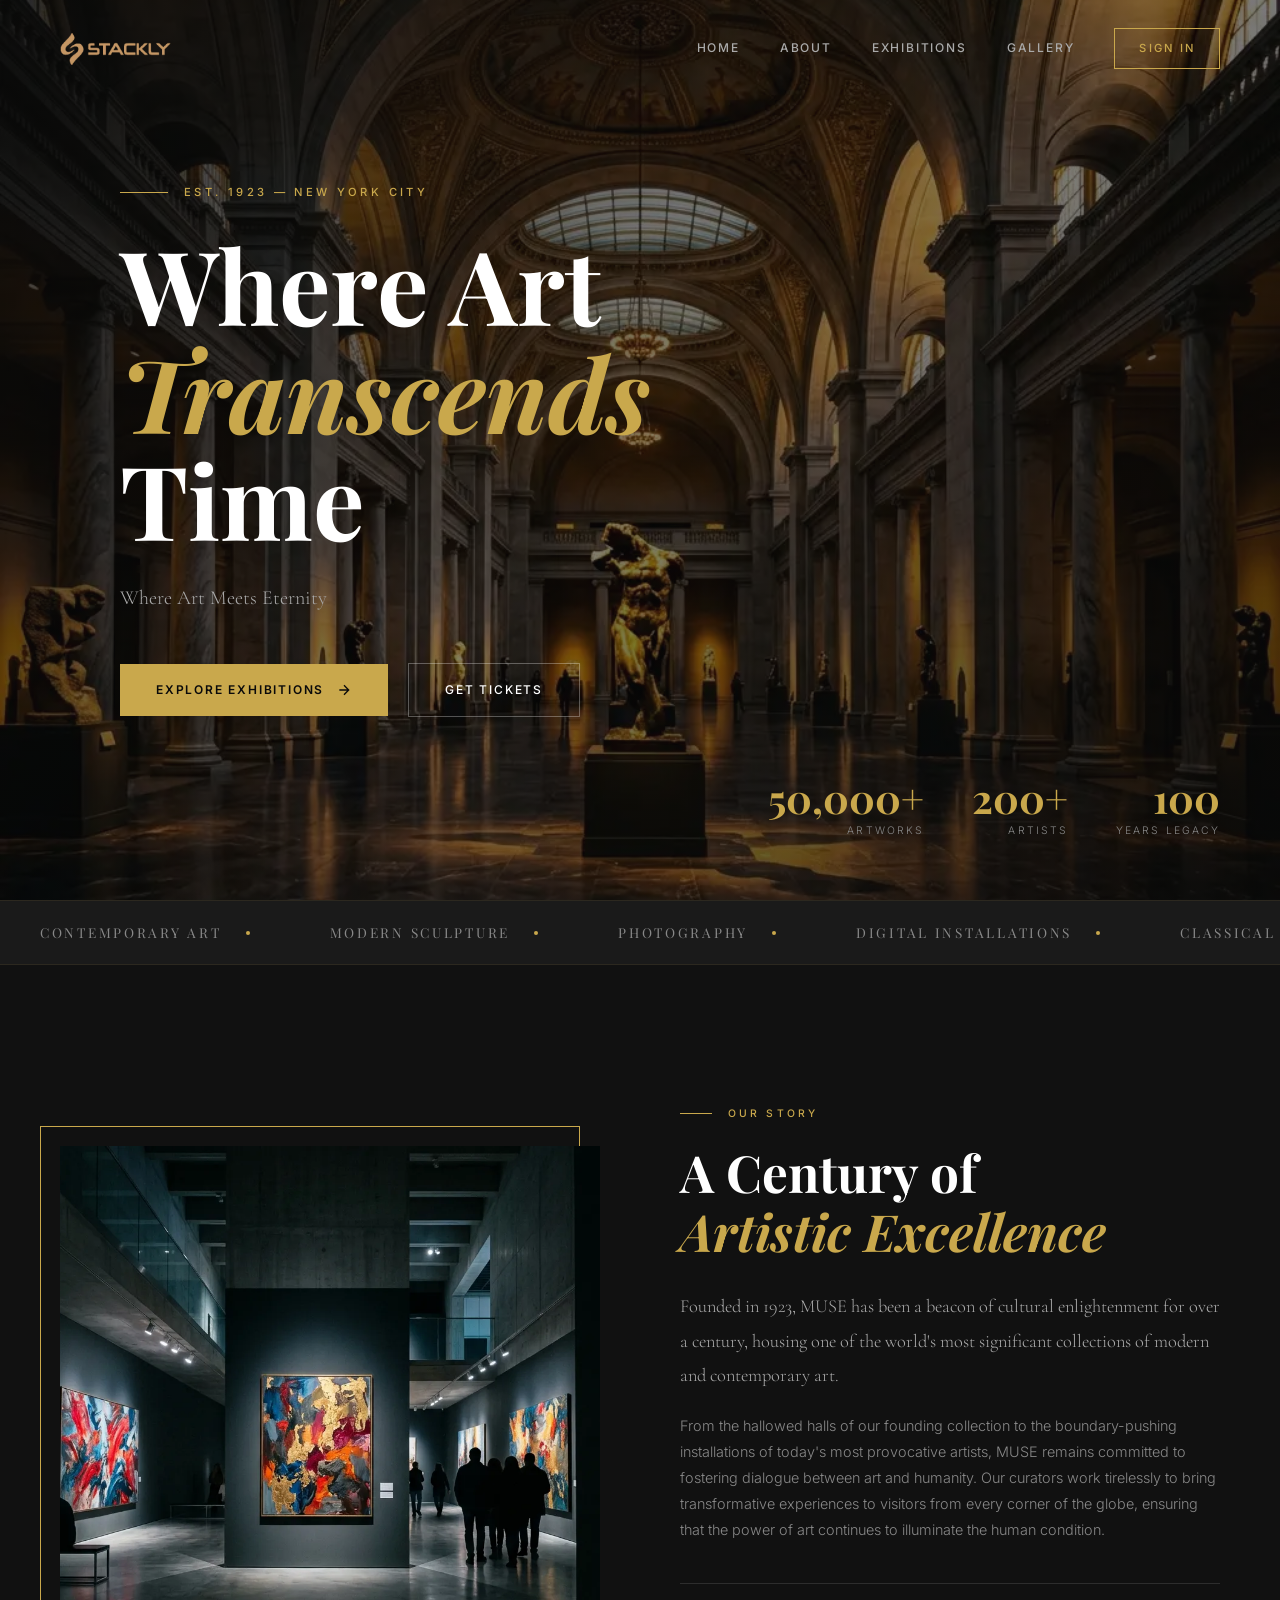
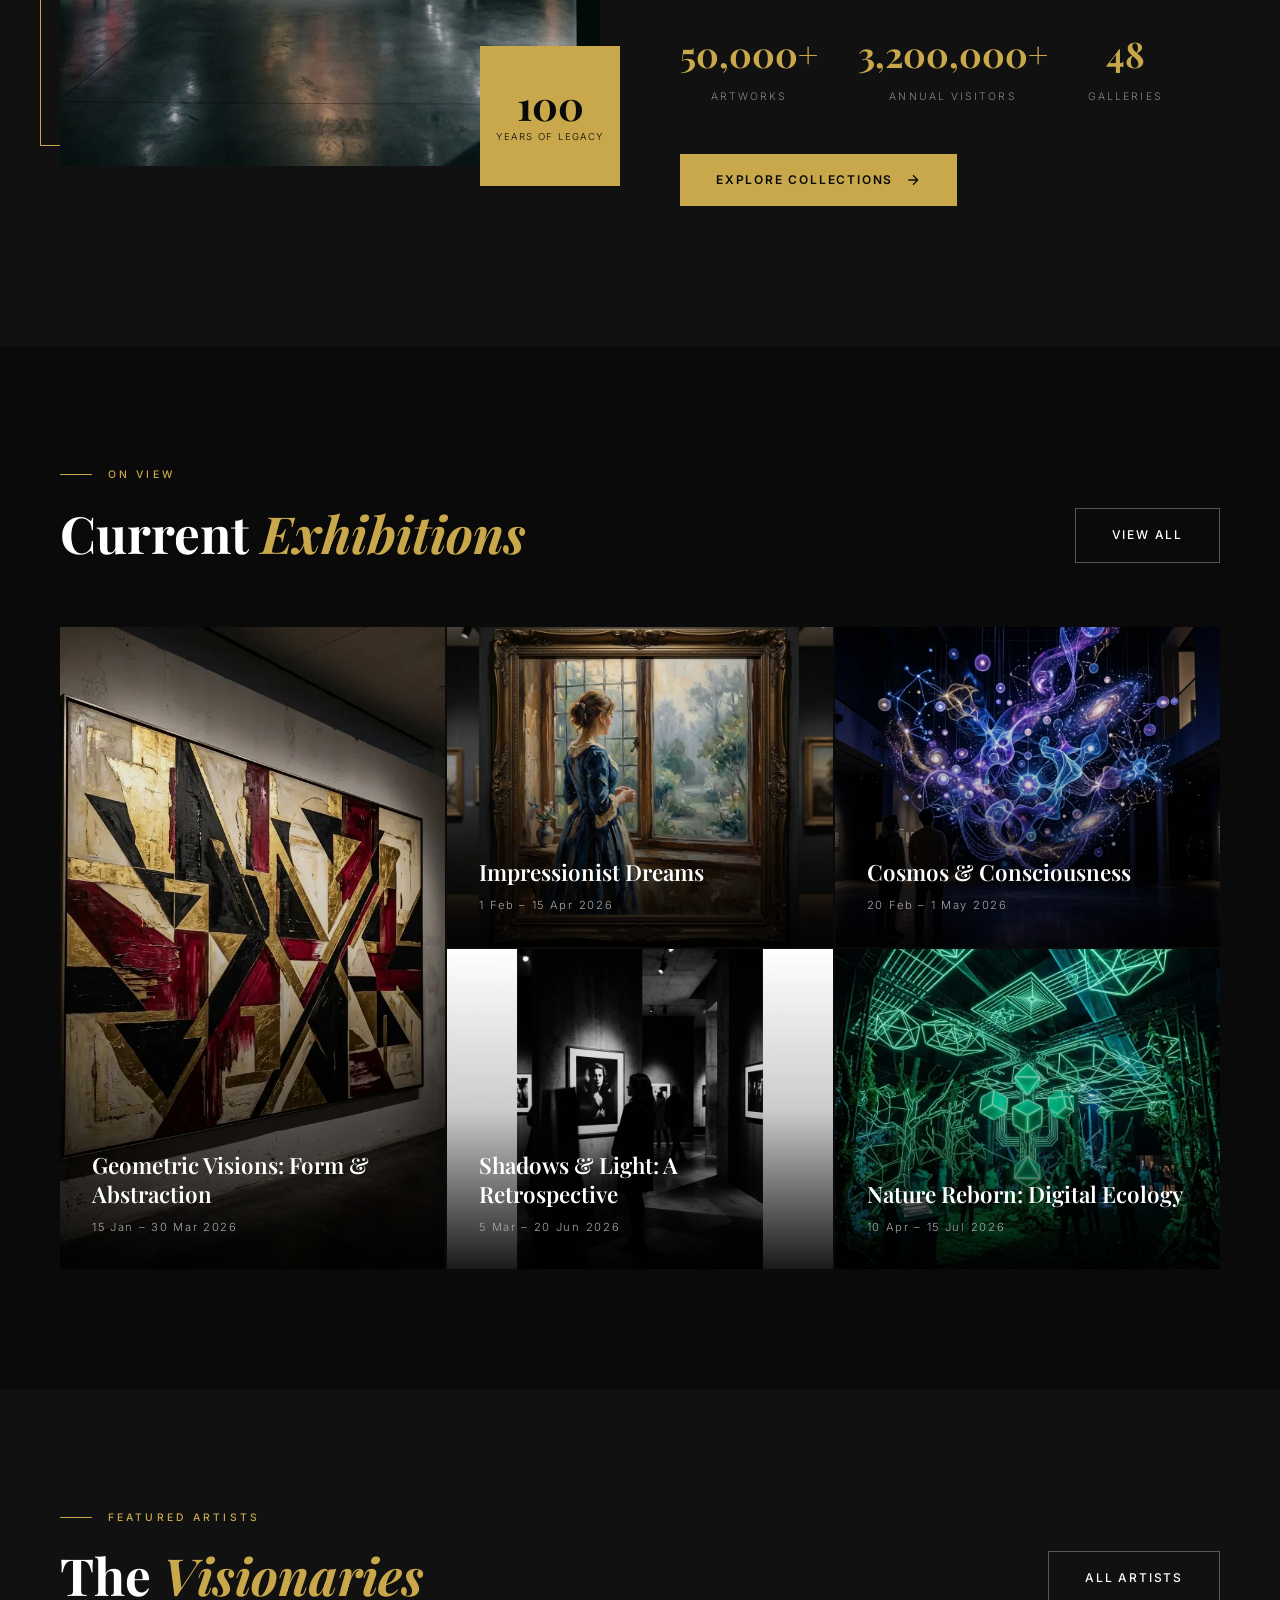
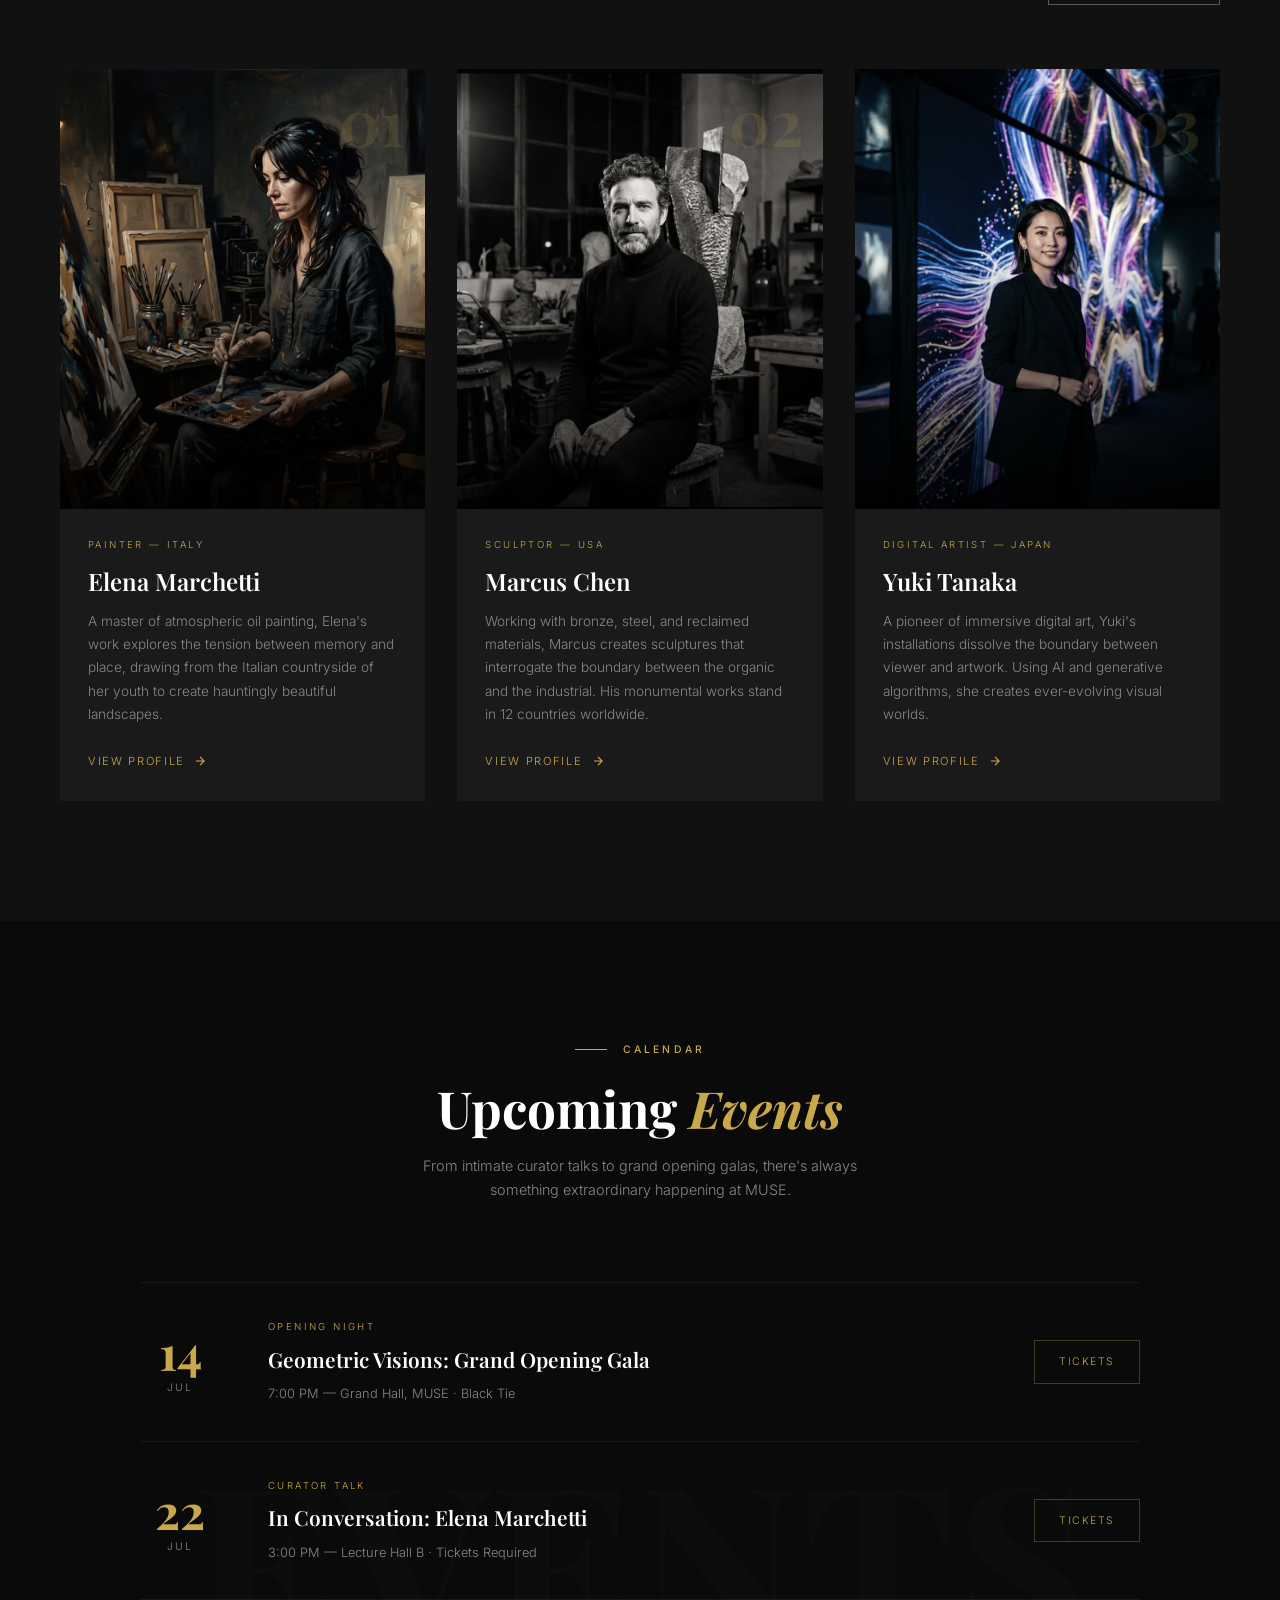
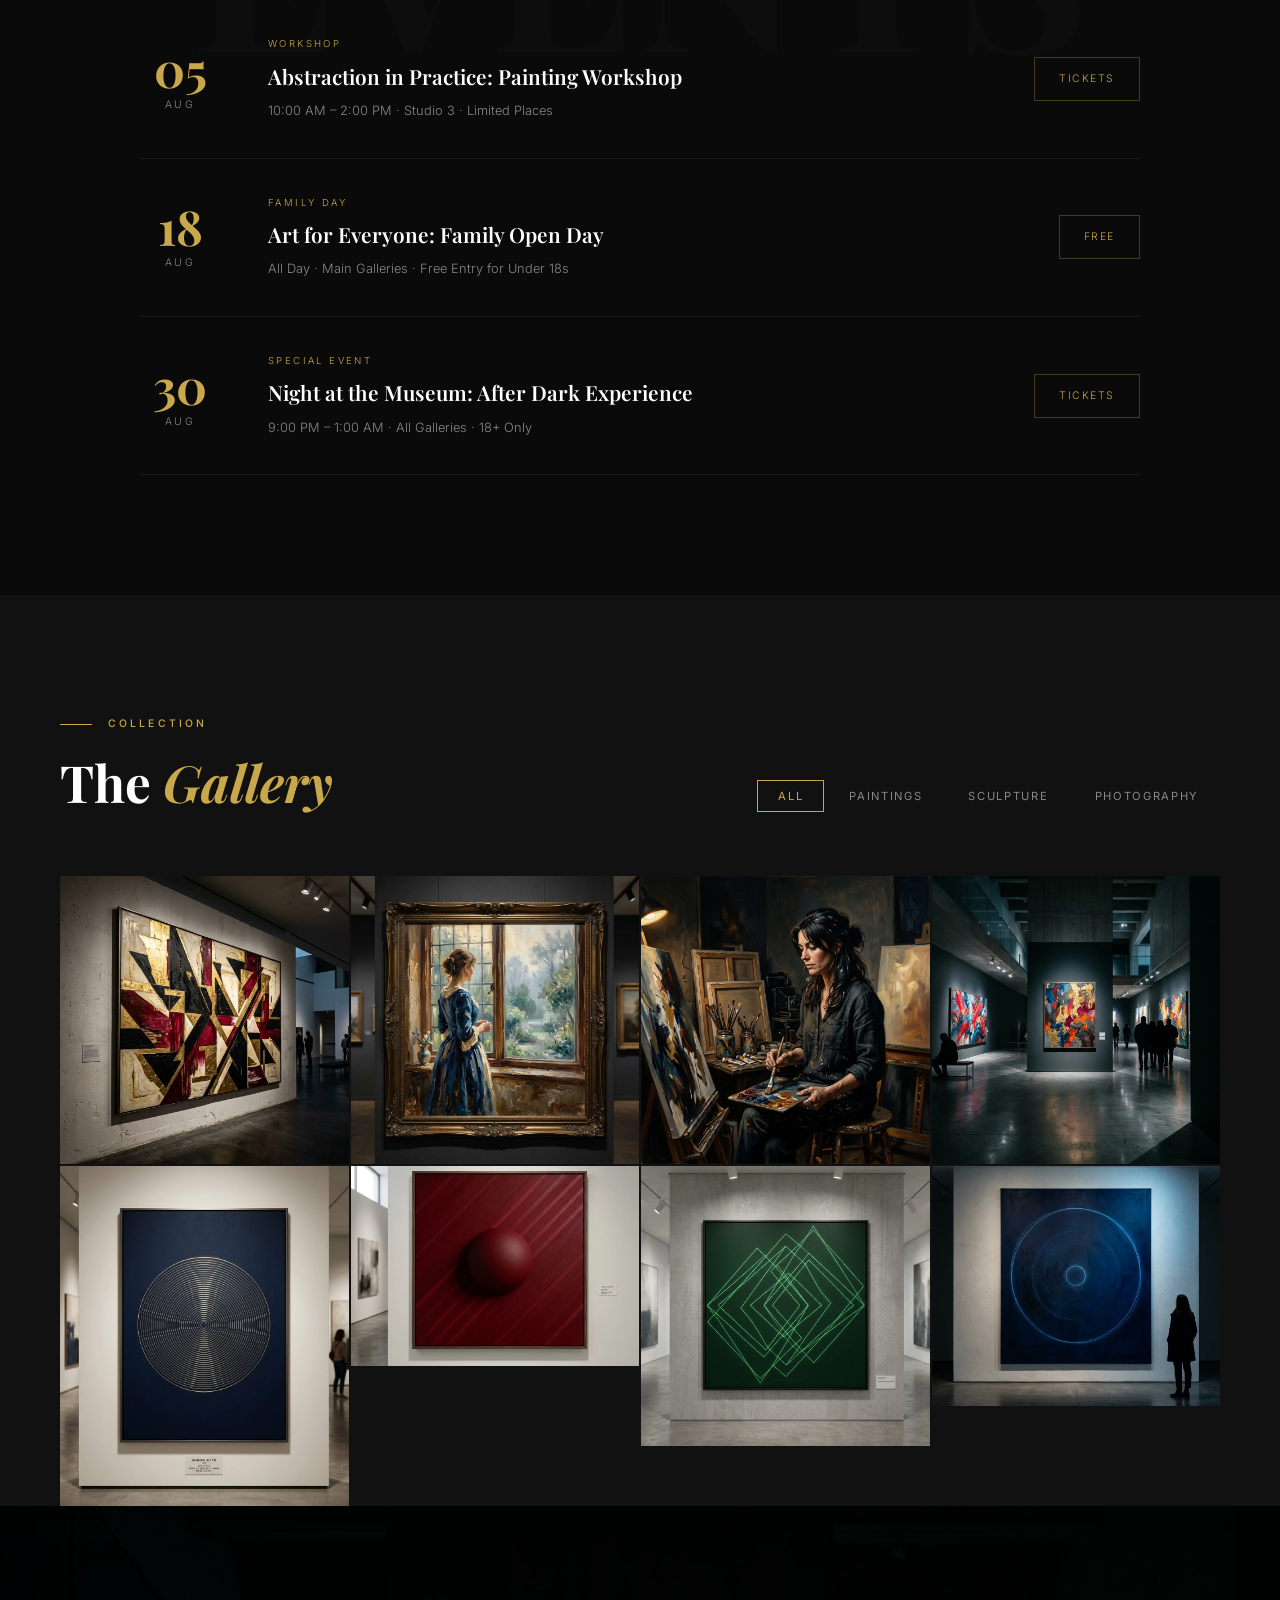
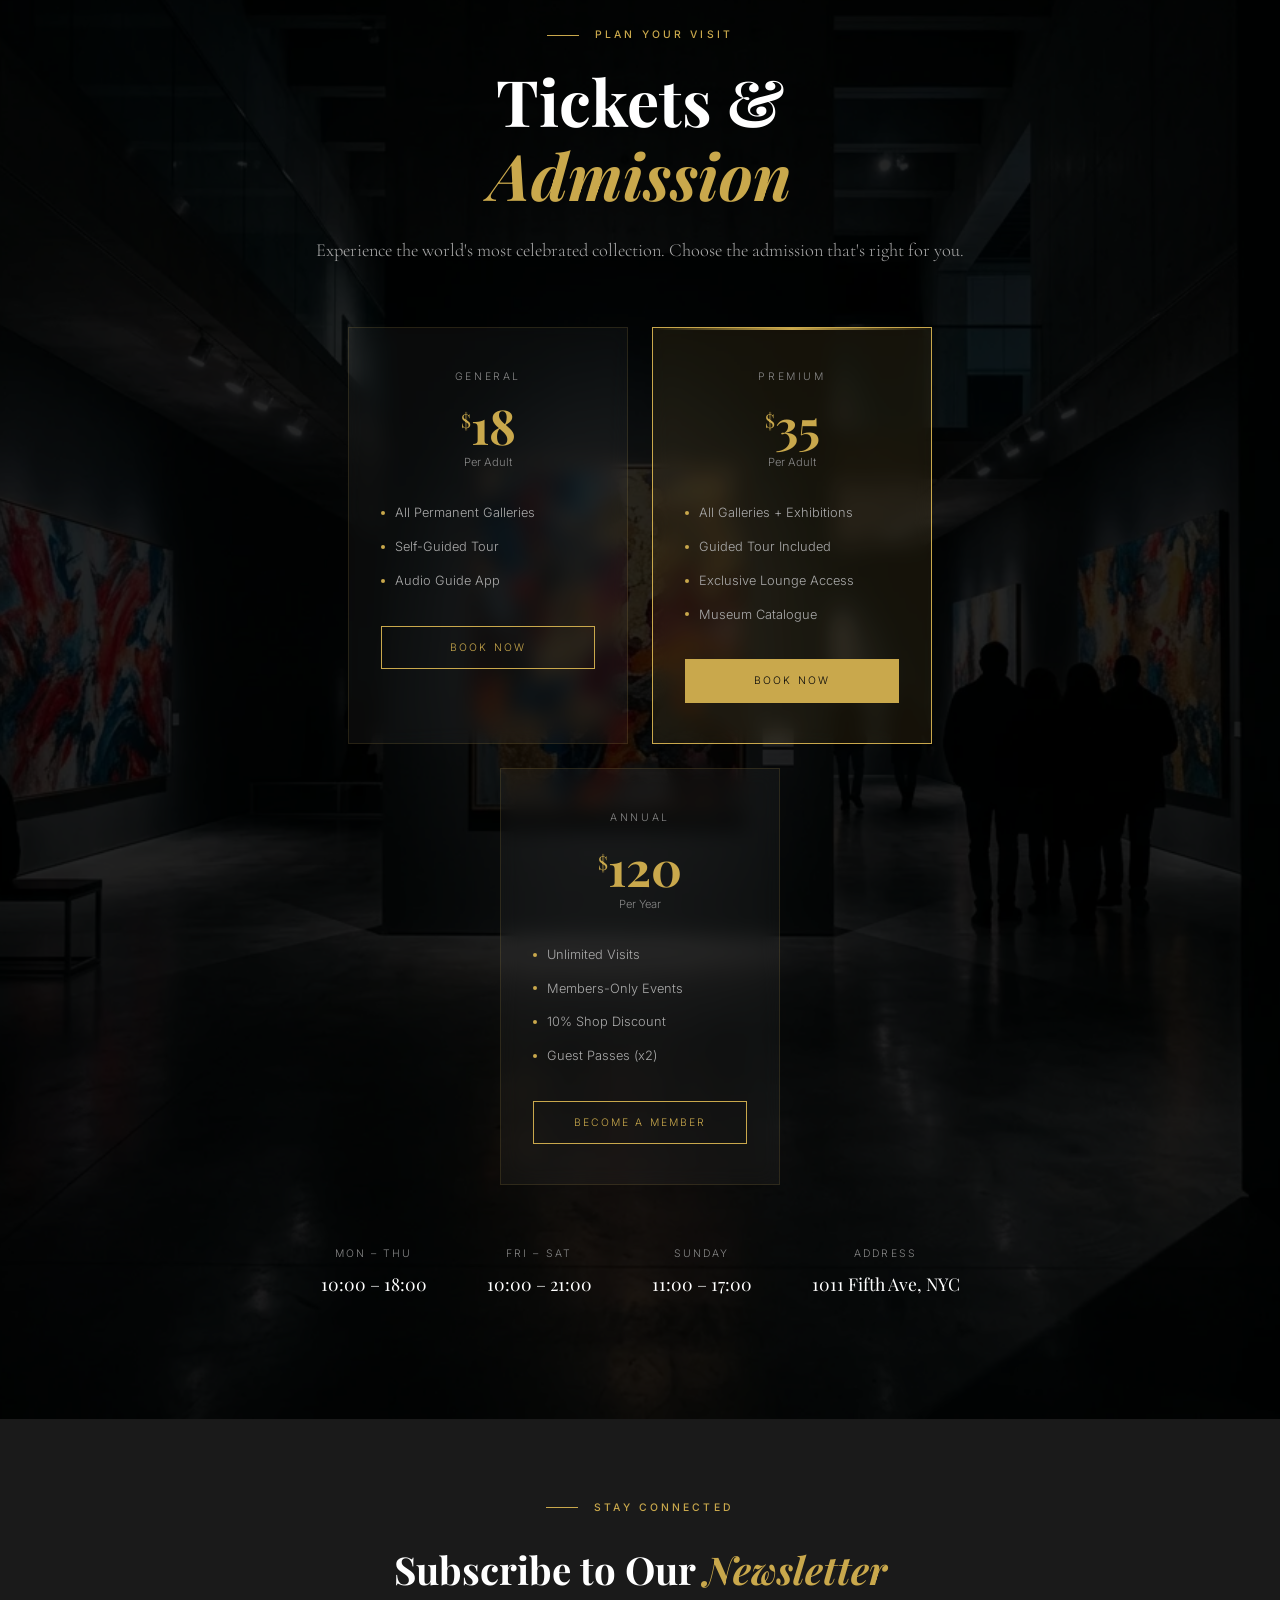
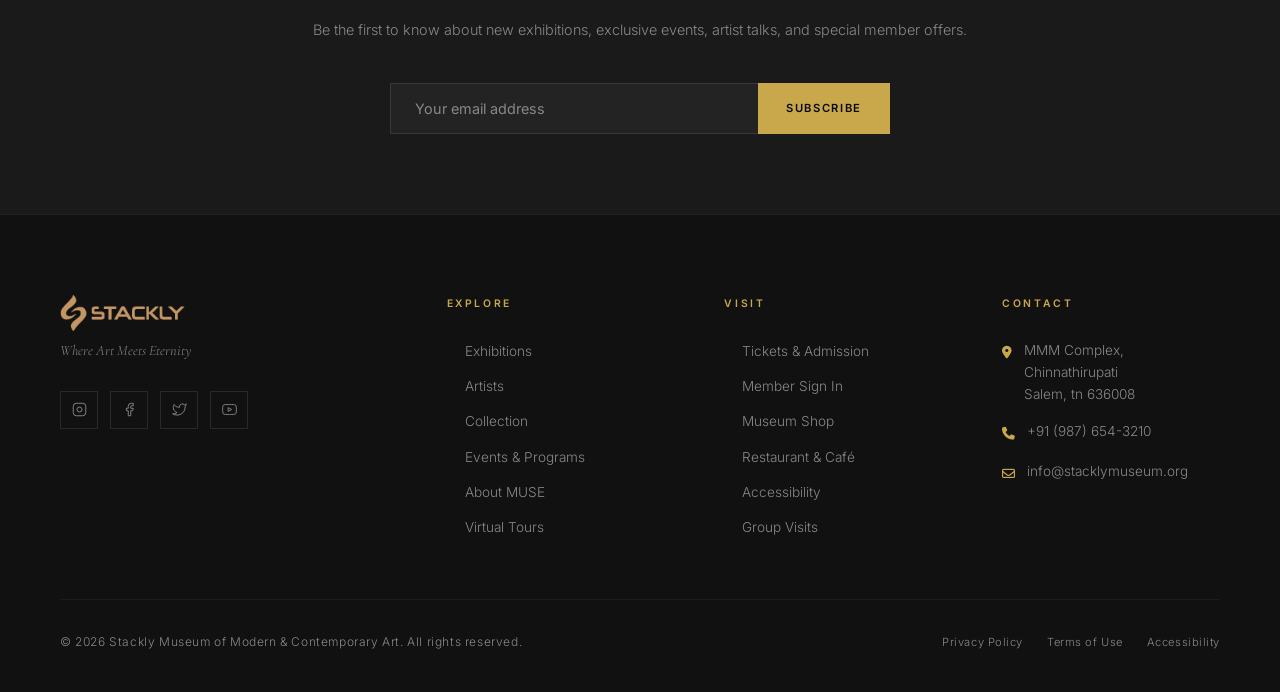
==== commit 2937239e: "Add files via upload" ====
--- a/index.html
+++ b/index.html
@@ -54,7 +54,7 @@
     <button id="mobile-menu-close" aria-label="Close menu"
       style="position:absolute;top:32px;right:32px;background:none;border:none;color:var(--white);font-size:1.5rem;cursor:pointer;">✕</button>
     <nav class="mobile-menu-links">
-      <a href="index.html" class="mobile-menu-link" style="color:var(--gold);">Home</a>
+      <a href="index.html" class="mobile-menu-link" >Home</a>
       <a href="about.html" class="mobile-menu-link">About</a>
       <a href="exhibitions.html" class="mobile-menu-link">Exhibitions</a>
       <a href="gallery.html" class="mobile-menu-link">Gallery</a>
@@ -69,7 +69,7 @@
     <a href="index.html" class="nav-logo" aria-label="STACKLY Museum Home"><img src="images/logo.webp" alt="STACKLY"></a>
 
     <nav class="nav-links" role="navigation" aria-label="Main navigation">
-      <a href="index.html" style="color:var(--gold);">Home</a>
+      <a href="index.html" >Home</a>
       <a href="about.html">About</a>
       <a href="exhibitions.html">Exhibitions</a>
       <a href="gallery.html">Gallery</a>
@@ -258,7 +258,7 @@
 
     <div class="exhibitions-grid">
       <!-- Featured large card -->
-      <article class="exhibition-card" id="exhibition-card-1" tabindex="0" role="article">
+      <article onclick="window.location.href=\'404.html\'" class="exhibition-card" id="exhibition-card-1" tabindex="0" role="article">
         <img src="images/artwork1.webp" alt="Geometric Visions exhibition artwork" class="exhibition-card-image"
           loading="lazy">
         <div class="exhibition-card-overlay">
@@ -266,15 +266,10 @@
           <h3 class="exhibition-card-title">Geometric Visions: Form & Abstraction</h3>
           <p class="exhibition-card-date">15 Jan – 30 Mar 2026</p>
         </div>
-        <div class="exhibition-card-arrow" aria-hidden="true">
-          <svg fill="none" stroke="currentColor" stroke-width="2" viewBox="0 0 24 24">
-            <path d="M7 17L17 7M17 7H7M17 7v10" />
-          </svg>
-        </div>
       </article>
 
       <!-- Card 2 -->
-      <article class="exhibition-card" id="exhibition-card-2" tabindex="0" role="article">
+      <article onclick="window.location.href=\'404.html\'" class="exhibition-card" id="exhibition-card-2" tabindex="0" role="article">
         <img src="images/artwork2.webp" alt="Impressionist Dreams exhibition" class="exhibition-card-image"
           loading="lazy">
         <div class="exhibition-card-overlay">
@@ -282,55 +277,35 @@
           <h3 class="exhibition-card-title">Impressionist Dreams</h3>
           <p class="exhibition-card-date">1 Feb – 15 Apr 2026</p>
         </div>
-        <div class="exhibition-card-arrow" aria-hidden="true">
-          <svg fill="none" stroke="currentColor" stroke-width="2" viewBox="0 0 24 24">
-            <path d="M7 17L17 7M17 7H7M17 7v10" />
-          </svg>
-        </div>
       </article>
 
       <!-- Card 3 - CSS art -->
-      <article class="exhibition-card" id="exhibition-card-3" tabindex="0" role="article" style="overflow:hidden;">
+      <article onclick="window.location.href=\'404.html\'" class="exhibition-card" id="exhibition-card-3" tabindex="0" role="article" style="overflow:hidden;">
         <img src="images/cosmos.webp" alt="Cosmos & Consciousness exhibition" class="exhibition-card-image" loading="lazy">
         <div class="exhibition-card-overlay">
 
           <h3 class="exhibition-card-title">Cosmos & Consciousness</h3>
           <p class="exhibition-card-date">20 Feb – 1 May 2026</p>
         </div>
-        <div class="exhibition-card-arrow" aria-hidden="true">
-          <svg fill="none" stroke="currentColor" stroke-width="2" viewBox="0 0 24 24">
-            <path d="M7 17L17 7M17 7H7M17 7v10" />
-          </svg>
-        </div>
       </article>
 
       <!-- Card 4 - CSS art -->
-      <article class="exhibition-card" id="exhibition-card-4" tabindex="0" role="article" style="overflow:hidden;">
+      <article onclick="window.location.href=\'404.html\'" class="exhibition-card" id="exhibition-card-4" tabindex="0" role="article" style="overflow:hidden;">
         <img src="images/shadows.webp" alt="Shadows & Light: A Retrospective" class="exhibition-card-image" loading="lazy">
         <div class="exhibition-card-overlay">
 
           <h3 class="exhibition-card-title">Shadows & Light: A Retrospective</h3>
           <p class="exhibition-card-date">5 Mar – 20 Jun 2026</p>
         </div>
-        <div class="exhibition-card-arrow" aria-hidden="true">
-          <svg fill="none" stroke="currentColor" stroke-width="2" viewBox="0 0 24 24">
-            <path d="M7 17L17 7M17 7H7M17 7v10" />
-          </svg>
-        </div>
       </article>
 
       <!-- Card 5 - CSS art -->
-      <article class="exhibition-card" id="exhibition-card-5" tabindex="0" role="article" style="overflow:hidden;">
+      <article onclick="window.location.href=\'404.html\'" class="exhibition-card" id="exhibition-card-5" tabindex="0" role="article" style="overflow:hidden;">
         <img src="images/nature.webp" alt="Nature Reborn: Digital Ecology" class="exhibition-card-image" loading="lazy">
         <div class="exhibition-card-overlay">
 
           <h3 class="exhibition-card-title">Nature Reborn: Digital Ecology</h3>
           <p class="exhibition-card-date">10 Apr – 15 Jul 2026</p>
-        </div>
-        <div class="exhibition-card-arrow" aria-hidden="true">
-          <svg fill="none" stroke="currentColor" stroke-width="2" viewBox="0 0 24 24">
-            <path d="M7 17L17 7M17 7H7M17 7v10" />
-          </svg>
         </div>
       </article>
     </div>
@@ -728,7 +703,7 @@
       <p class="newsletter-subtitle reveal delay-2">
         Be the first to know about new exhibitions, exclusive events, artist talks, and special member offers.
       </p>
-      <form class="newsletter-form reveal delay-3" id="newsletter-form" action="404.html" novalidate>
+      <form class="newsletter-form reveal delay-3" id="newsletter-form" action="404.html">
         <label for="newsletter-email" class="sr-only"
           style="position:absolute;width:1px;height:1px;overflow:hidden;clip:rect(0,0,0,0);">Email address</label>
         <input type="email" id="newsletter-email" class="newsletter-input" placeholder="Your email address" required
@@ -811,11 +786,11 @@
       <div>
         <h3 class="footer-col-title">Contact</h3>
         <div class="footer-contact-item">
-          <span class="footer-contact-icon"><i class="fa-solid fa-location-dot" style="color: #e83e8c;"></i></span>
+          <span class="footer-contact-icon"><i class="fa-solid fa-location-dot" style="color: var(--gold);"></i></span>
           <span class="footer-contact-text">MMM Complex, Chinnathirupati<br>Salem, tn 636008</span>
         </div>
         <div class="footer-contact-item">
-          <span class="footer-contact-icon"><i class="fa-solid fa-phone" style="color: #e83e8c;"></i></span>
+          <span class="footer-contact-icon"><i class="fa-solid fa-phone" style="color: var(--gold);"></i></span>
           <span class="footer-contact-text">+91 (987) 654-3210</span>
         </div>
         <div class="footer-contact-item">
@@ -859,7 +834,7 @@
       <p class="signin-modal-subtitle">Login to access your Stackly Museum account</p>
 
       <!-- Form -->
-      <form class="signin-modal-form" id="signin-modal-form">
+      <form class="signin-modal-form" id="signin-modal-form" novalidate>
 
         <!-- Login As -->
         <div class="smf-group">
@@ -917,6 +892,9 @@
           <a href="404.html" class="smf-forgot">Forgot password?</a>
         </div>
 
+        <!-- Error Message -->
+        <div id="signin-error" style="color: #e74c3c; font-size: 0.9rem; margin-bottom: 15px; display: none; text-align: center;"></div>
+
         <!-- Submit -->
         <button type="submit" class="smf-btn">Login to Dashboard</button>
       </form>
@@ -957,7 +935,36 @@
 
     signinForm && signinForm.addEventListener('submit', (e) => {
       e.preventDefault();
-      const role = document.getElementById('modal-role').value;
+      
+      const emailInput = document.getElementById('modal-email');
+      const passwordInput = document.getElementById('modal-password');
+      const roleInput = document.getElementById('modal-role');
+      const errorDiv = document.getElementById('signin-error');
+      
+      const email = emailInput.value.trim();
+      const password = passwordInput.value;
+      const role = roleInput.value;
+      
+      // Hide error initially
+      errorDiv.style.display = 'none';
+      errorDiv.textContent = '';
+      
+      // Basic validation
+      if (!email || !password) {
+        errorDiv.textContent = 'Please fill in all required fields.';
+        errorDiv.style.display = 'block';
+        return;
+      }
+      
+      const emailRegex = /^[^\s@]+@[^\s@]+\.[^\s@]+$/;
+      if (!emailRegex.test(email)) {
+        errorDiv.textContent = 'Please enter a valid email address.';
+        errorDiv.style.display = 'block';
+        return;
+      }
+      
+      // All details entered correctly, proceed to dashboard based on role
+      localStorage.setItem('muse_current_email', email);
       closeSigninModal();
       if (role === 'Admin') {
         window.location.href = 'admin-dashboard.html';
--- a/css/style.css
+++ b/css/style.css
@@ -1784,3 +1784,9 @@
   .event-date { margin: 0 auto 16px auto; }
   p { word-wrap: break-word; }
 }
+
+
+/* Active Nav Class */
+.nav-links a.active-nav {
+  color: var(--gold) !important;
+}
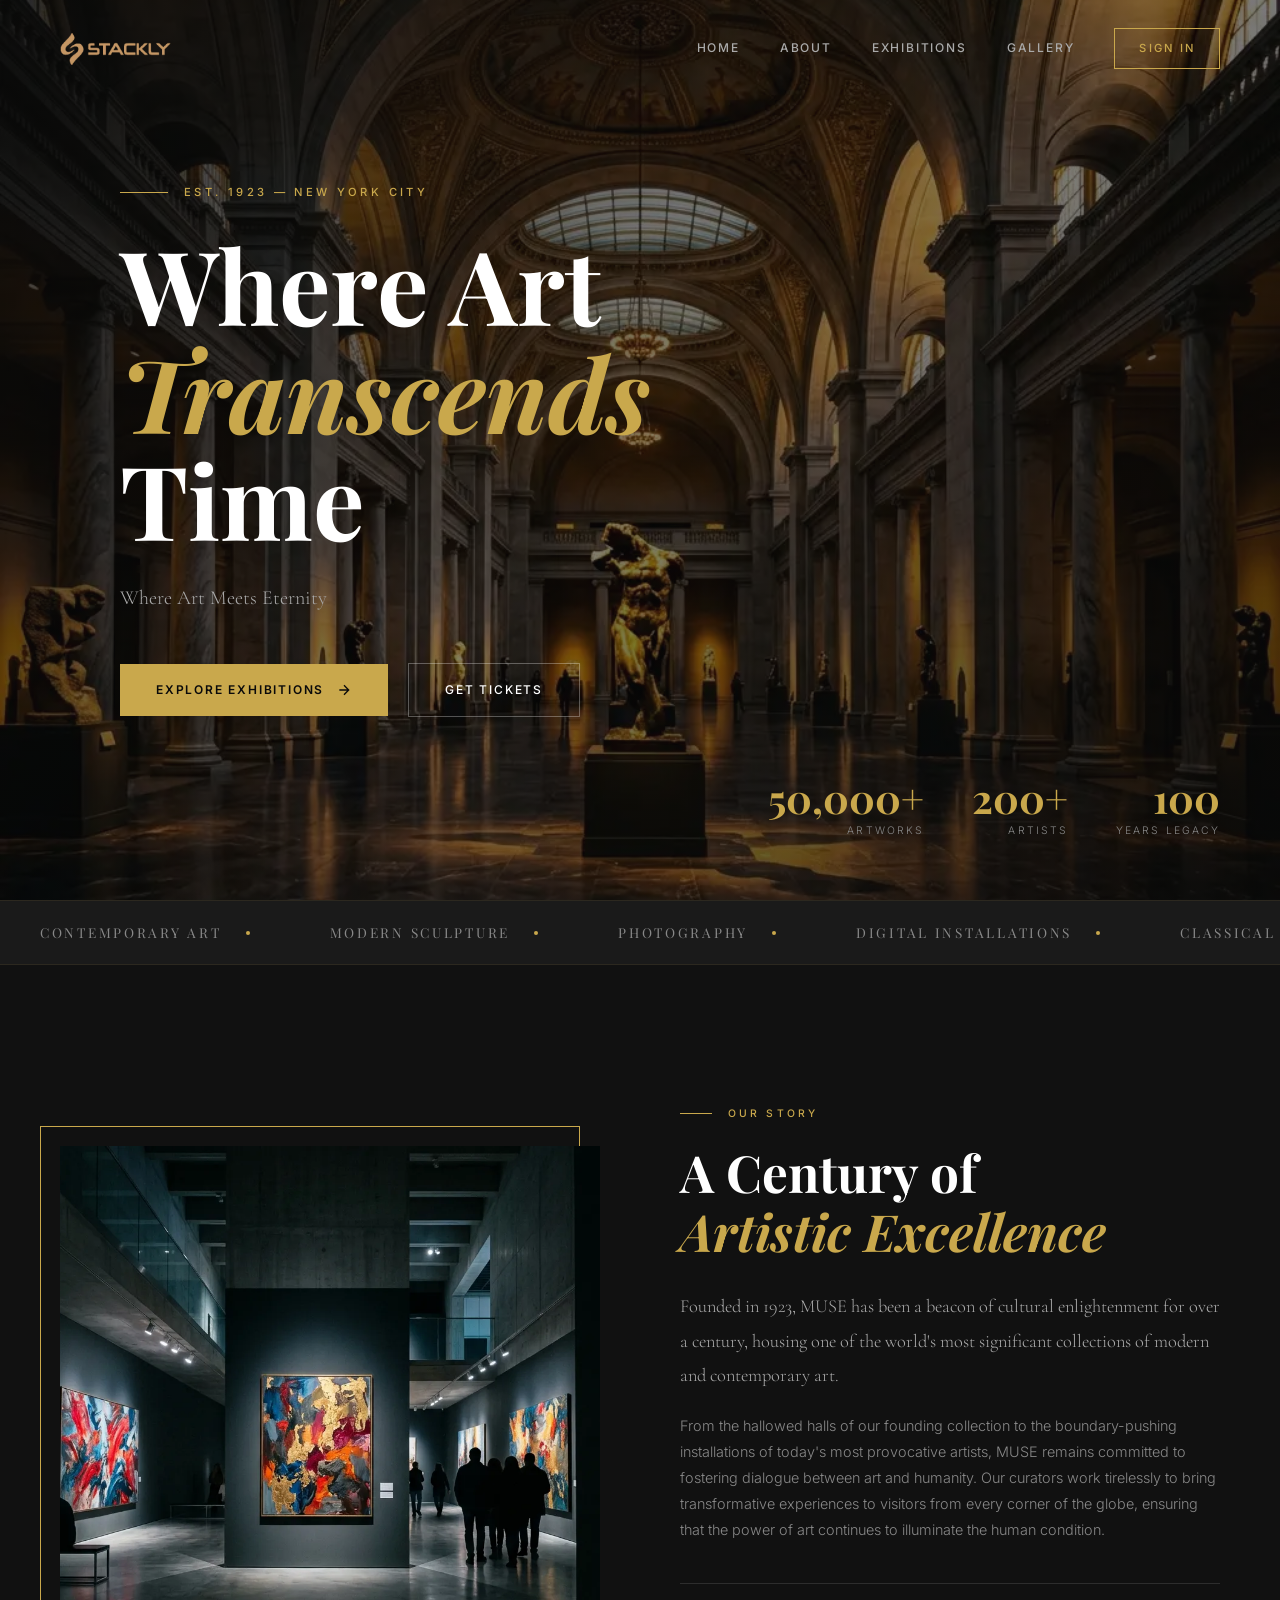
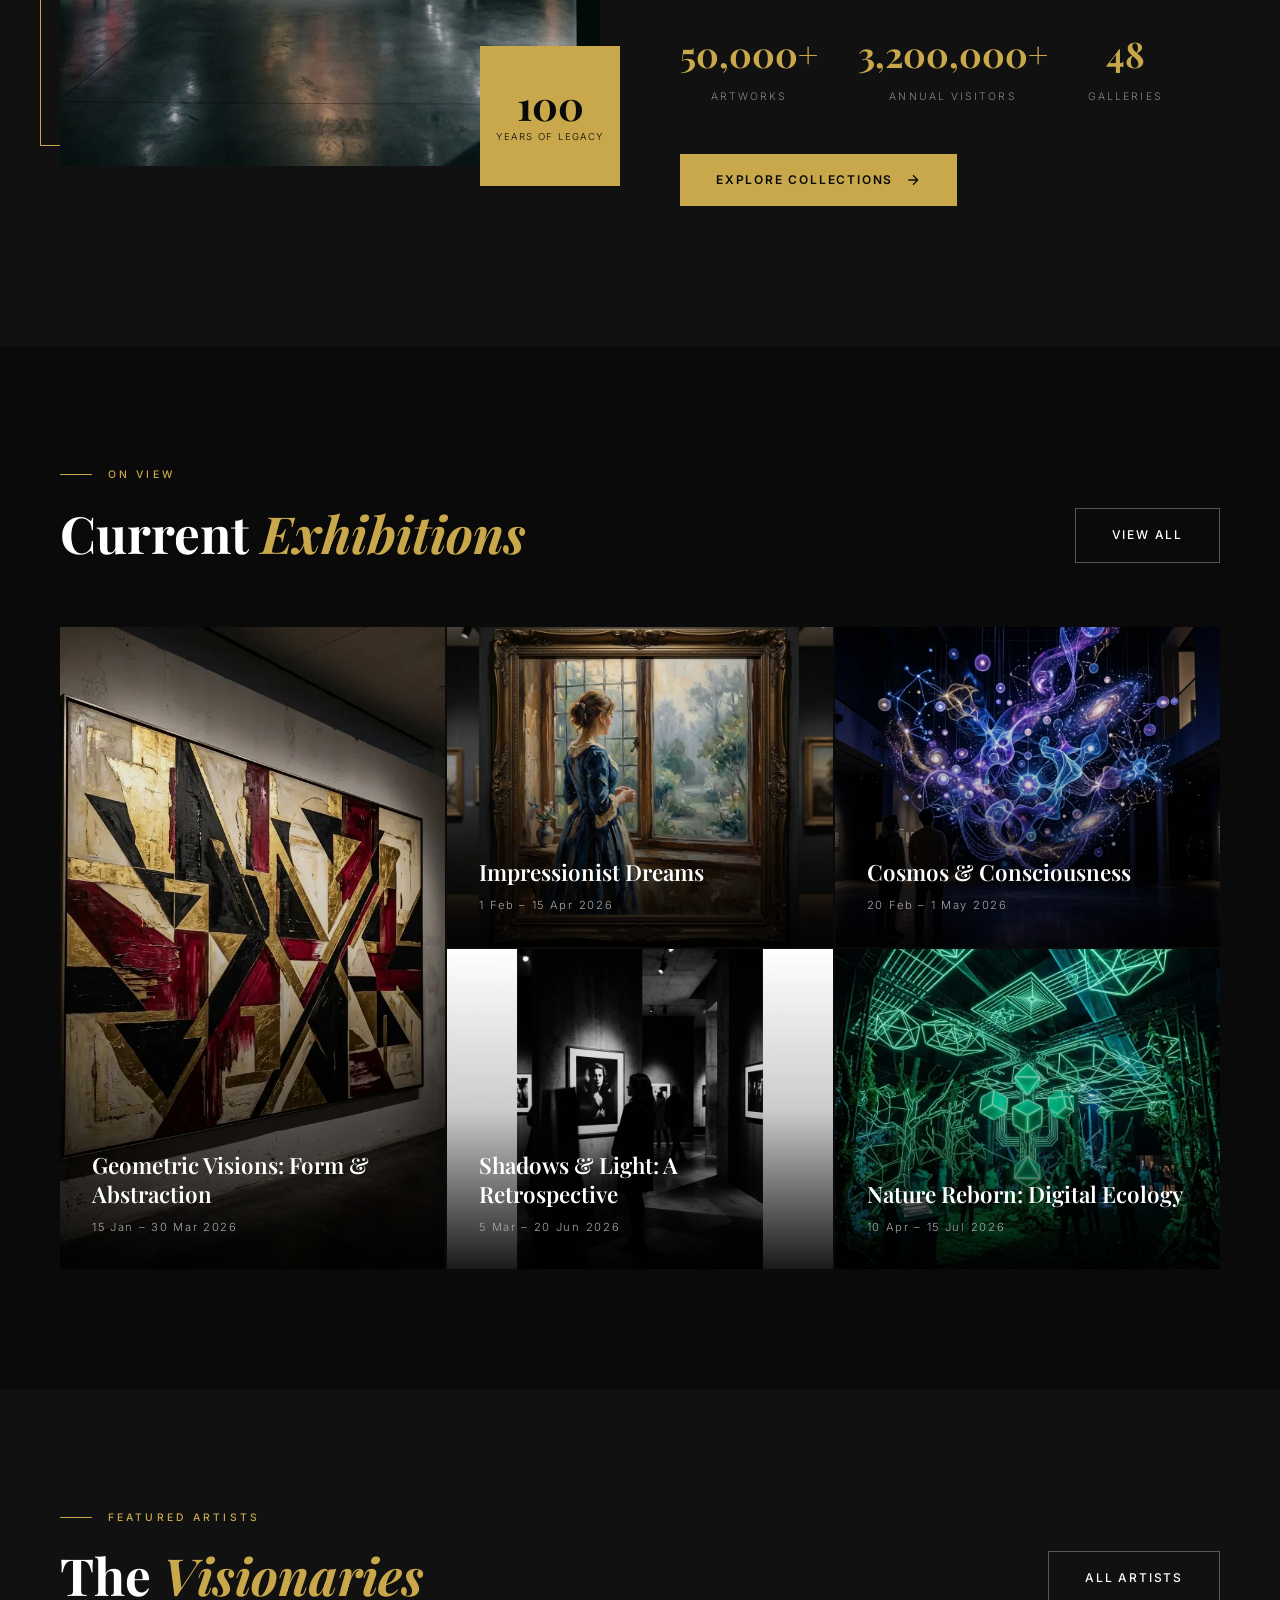
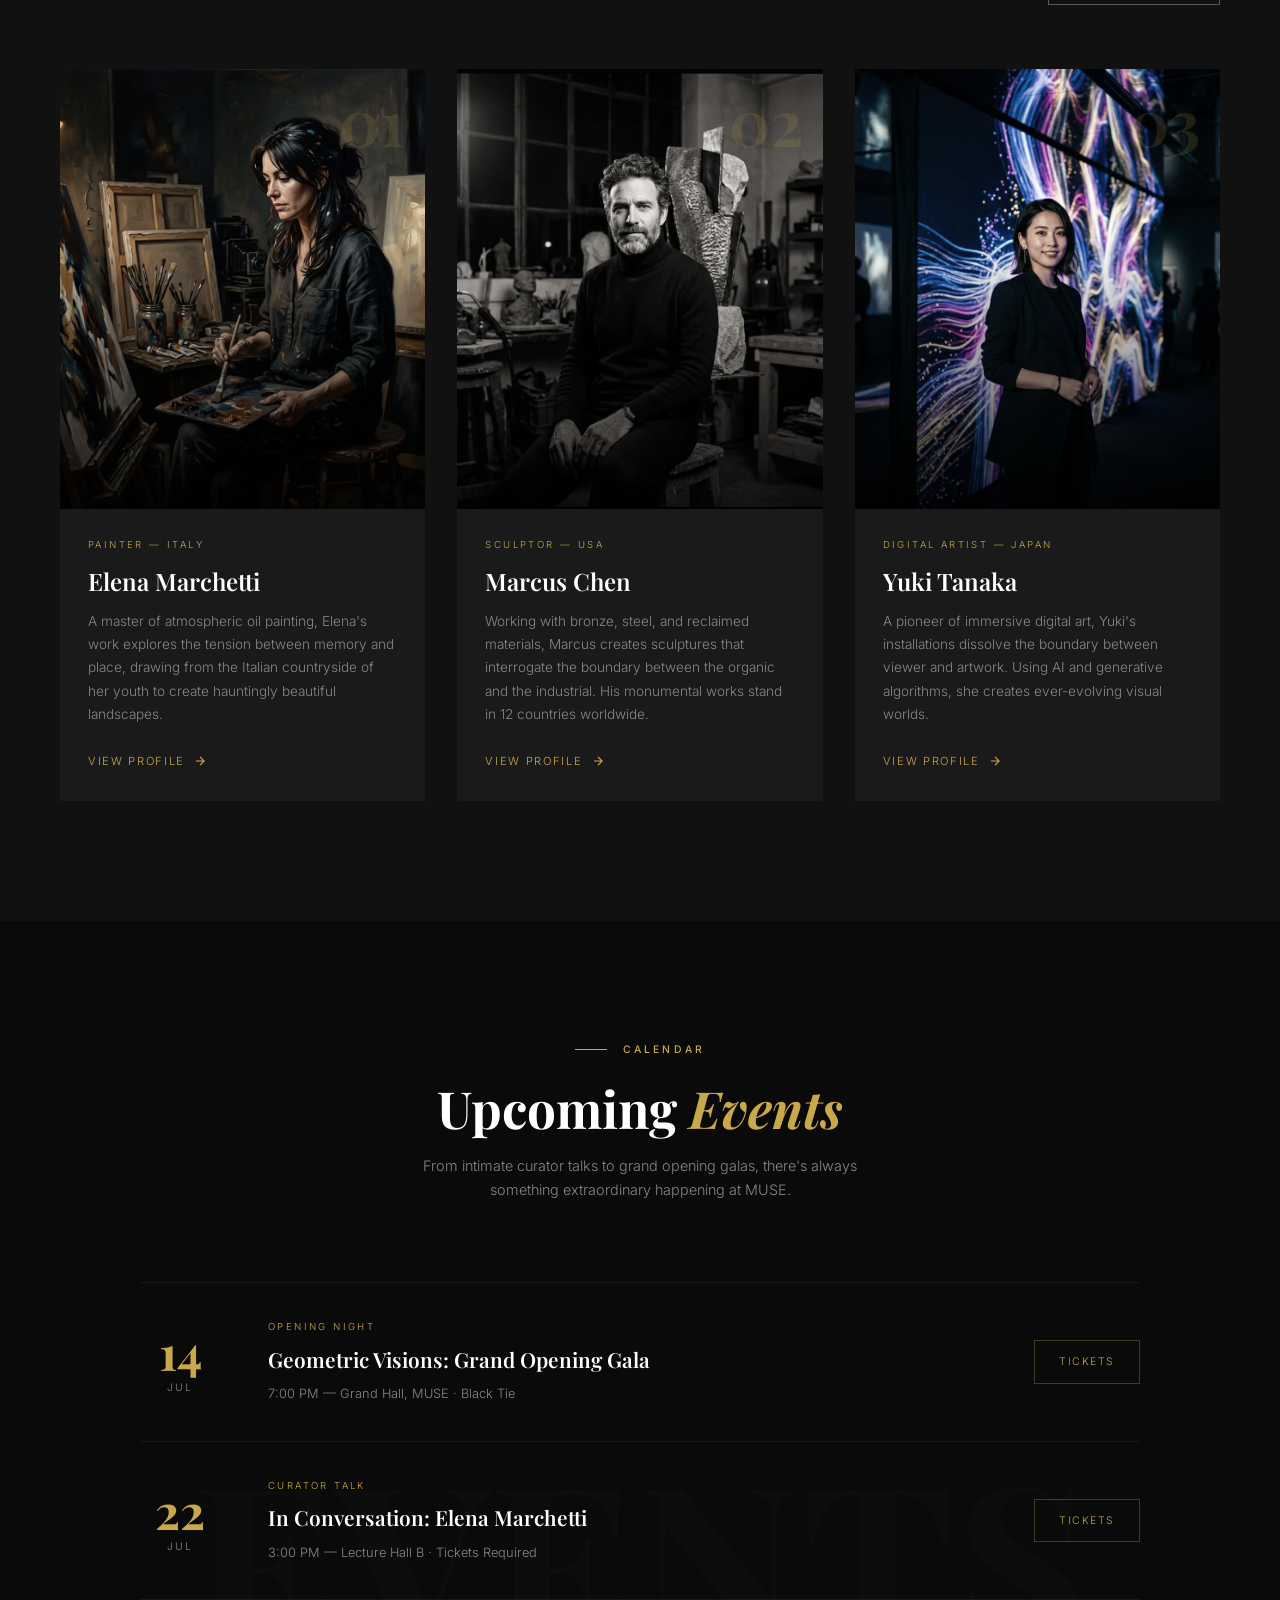
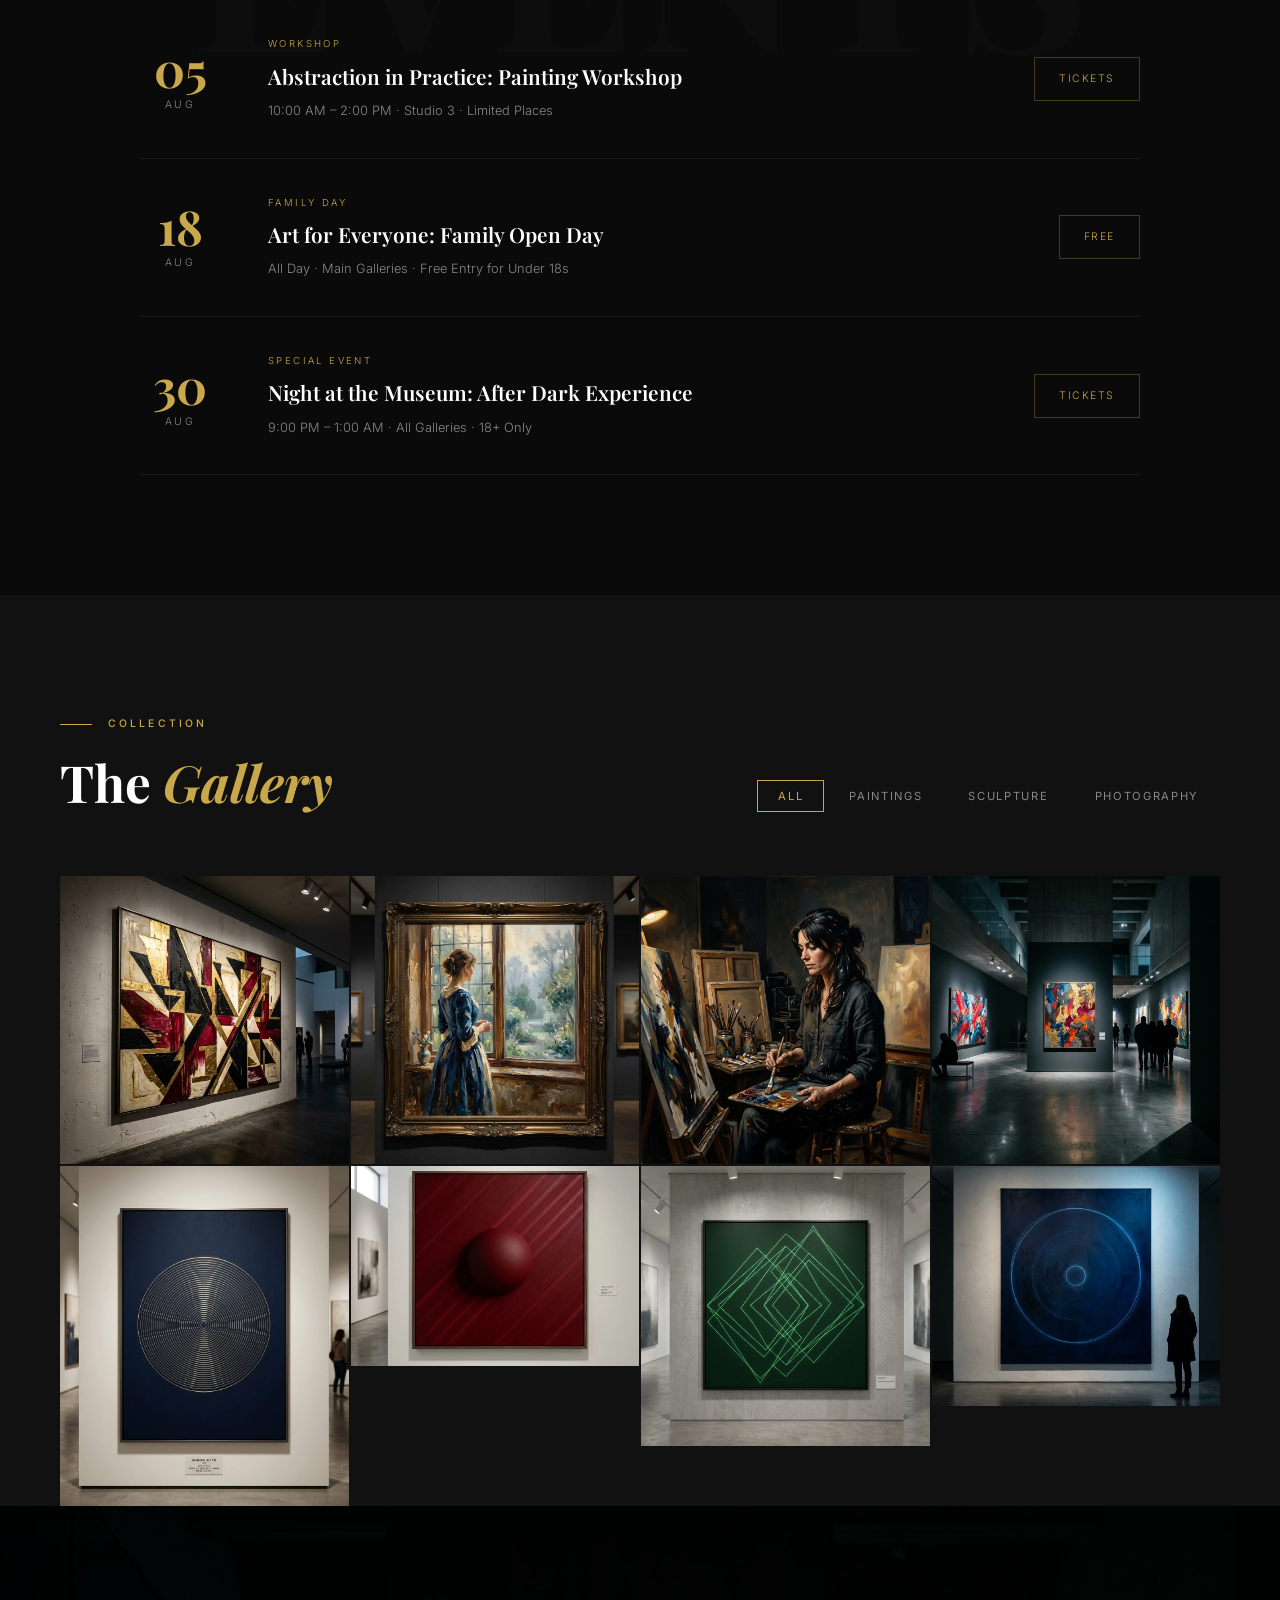
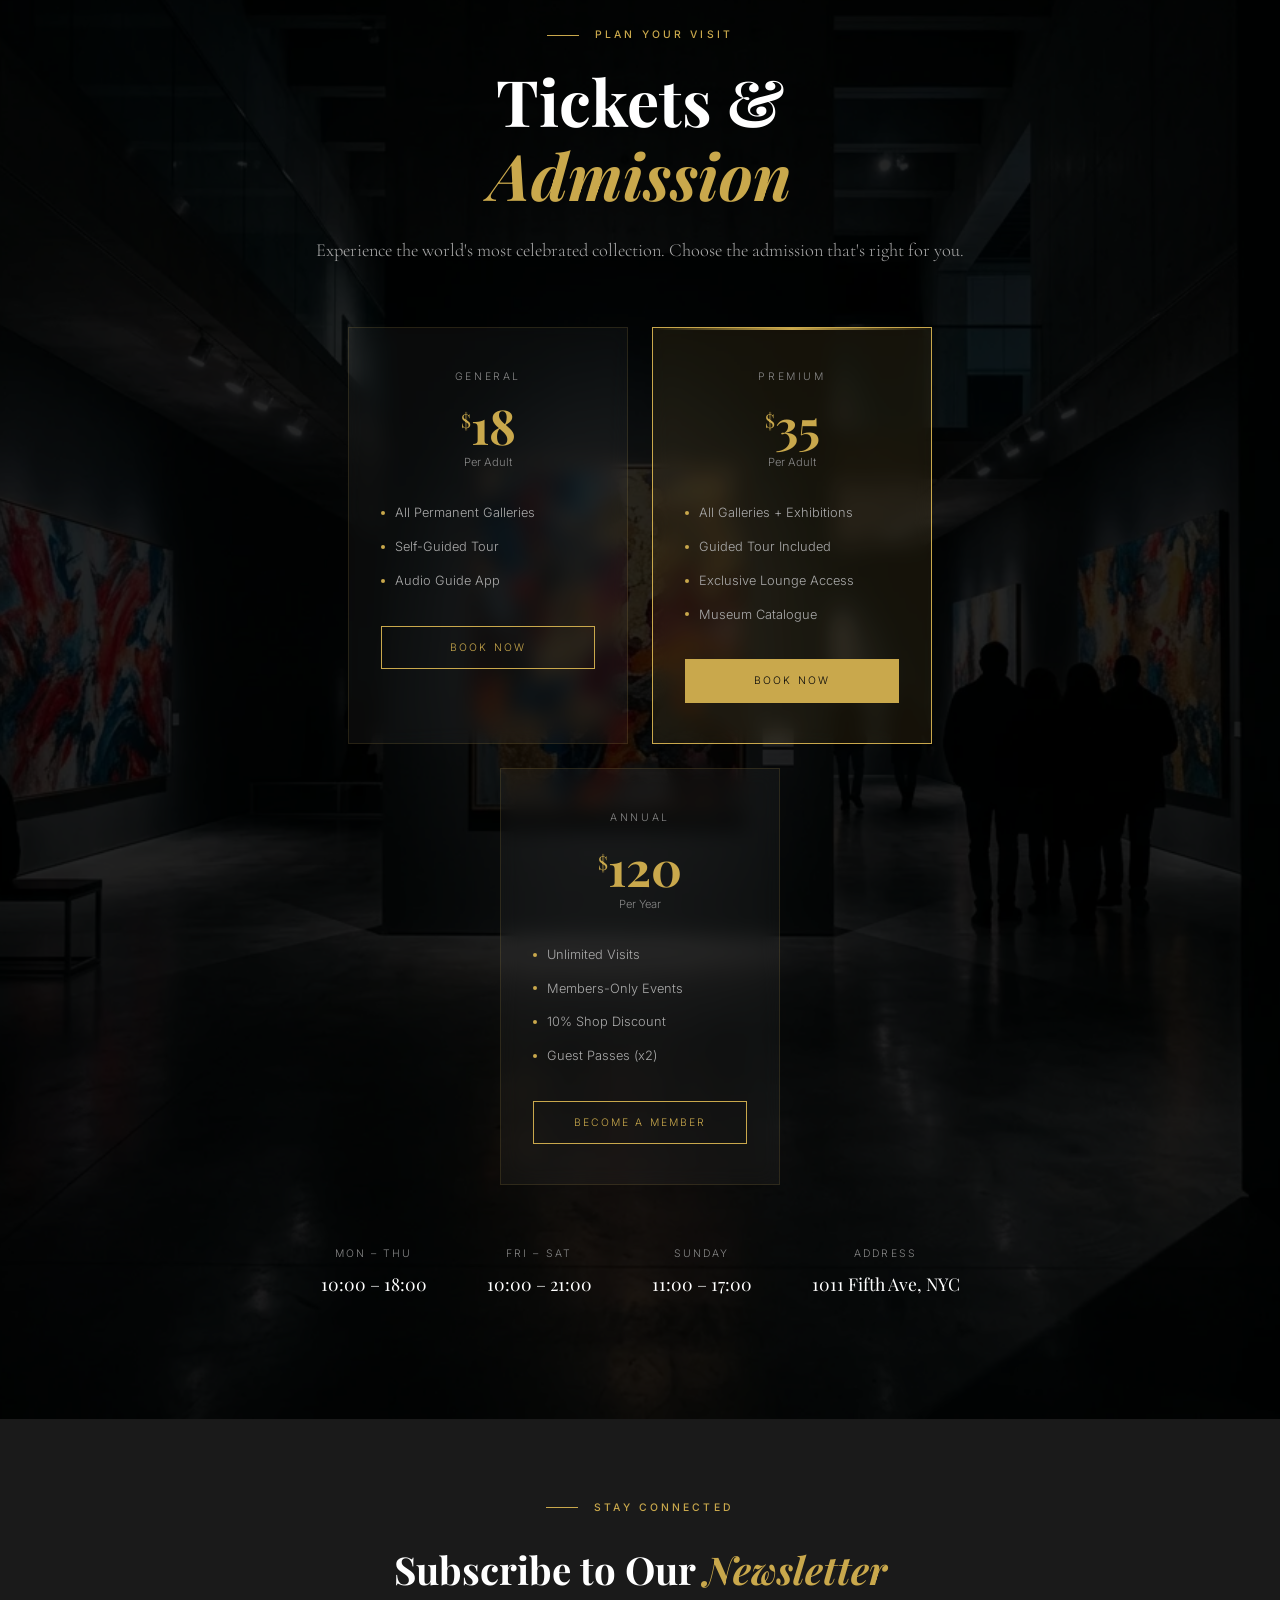
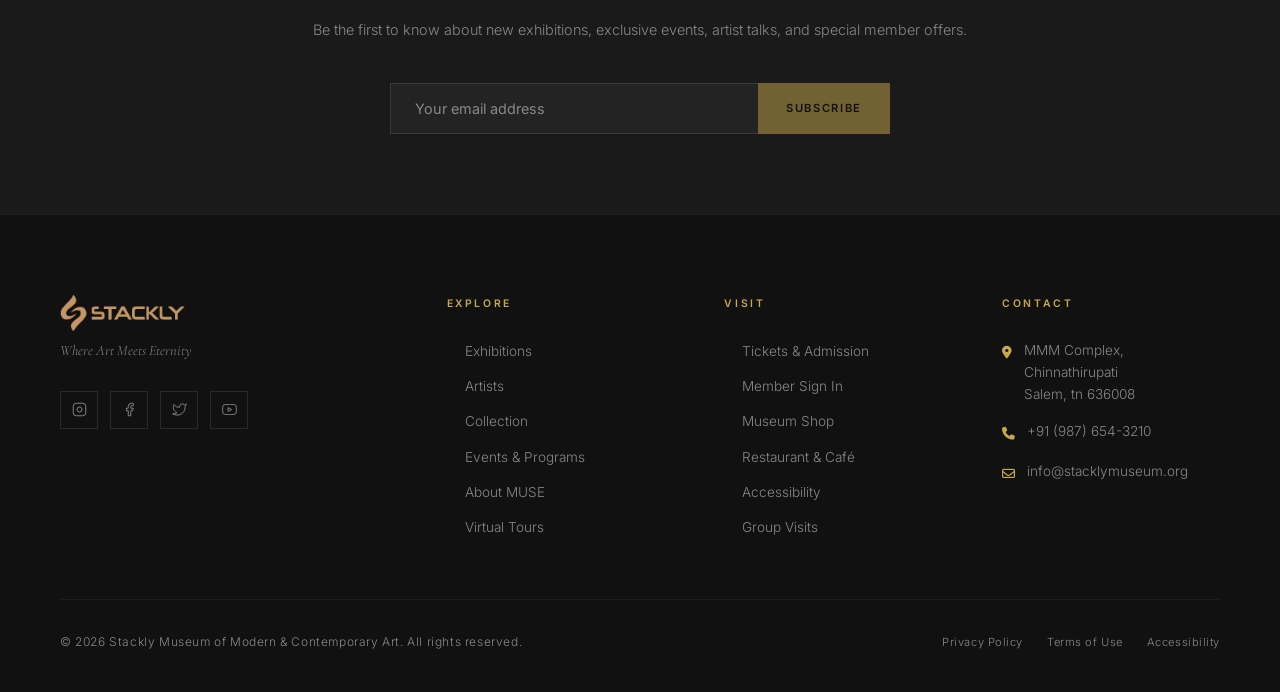
==== commit 01032cc4: "Add files via upload" ====
--- a/index.html
+++ b/index.html
@@ -760,12 +760,12 @@
       <div>
         <h3 class="footer-col-title">Explore</h3>
         <ul class="footer-links">
-          <li><a href="exhibitions.html" class="footer-link">Exhibitions</a></li>
-          <li><a href="exhibitions.html#artists" class="footer-link">Artists</a></li>
-          <li><a href="gallery.html" class="footer-link">Collection</a></li>
-          <li><a href="#events" class="footer-link">Events & Programs</a></li>
-          <li><a href="about.html" class="footer-link">About MUSE</a></li>
-          <li><a href="gallery.html" class="footer-link">Virtual Tours</a></li>
+          <li><a href="404.html" class="footer-link">Exhibitions</a></li>
+          <li><a href="404.html" class="footer-link">Artists</a></li>
+          <li><a href="404.html" class="footer-link">Collection</a></li>
+          <li><a href="404.html" class="footer-link">Events & Programs</a></li>
+          <li><a href="404.html" class="footer-link">About MUSE</a></li>
+          <li><a href="404.html" class="footer-link">Virtual Tours</a></li>
         </ul>
       </div>
 
@@ -773,8 +773,8 @@
       <div>
         <h3 class="footer-col-title">Visit</h3>
         <ul class="footer-links">
-          <li><a href="#visit" class="footer-link">Tickets & Admission</a></li>
-          <li><a href="index.html#signin" class="footer-link">Member Sign In</a></li>
+          <li><a href="404.html" class="footer-link">Tickets & Admission</a></li>
+          <li><a href="404.html" class="footer-link">Member Sign In</a></li>
           <li><a href="404.html" class="footer-link">Museum Shop</a></li>
           <li><a href="404.html" class="footer-link">Restaurant & Café</a></li>
           <li><a href="404.html" class="footer-link">Accessibility</a></li>
